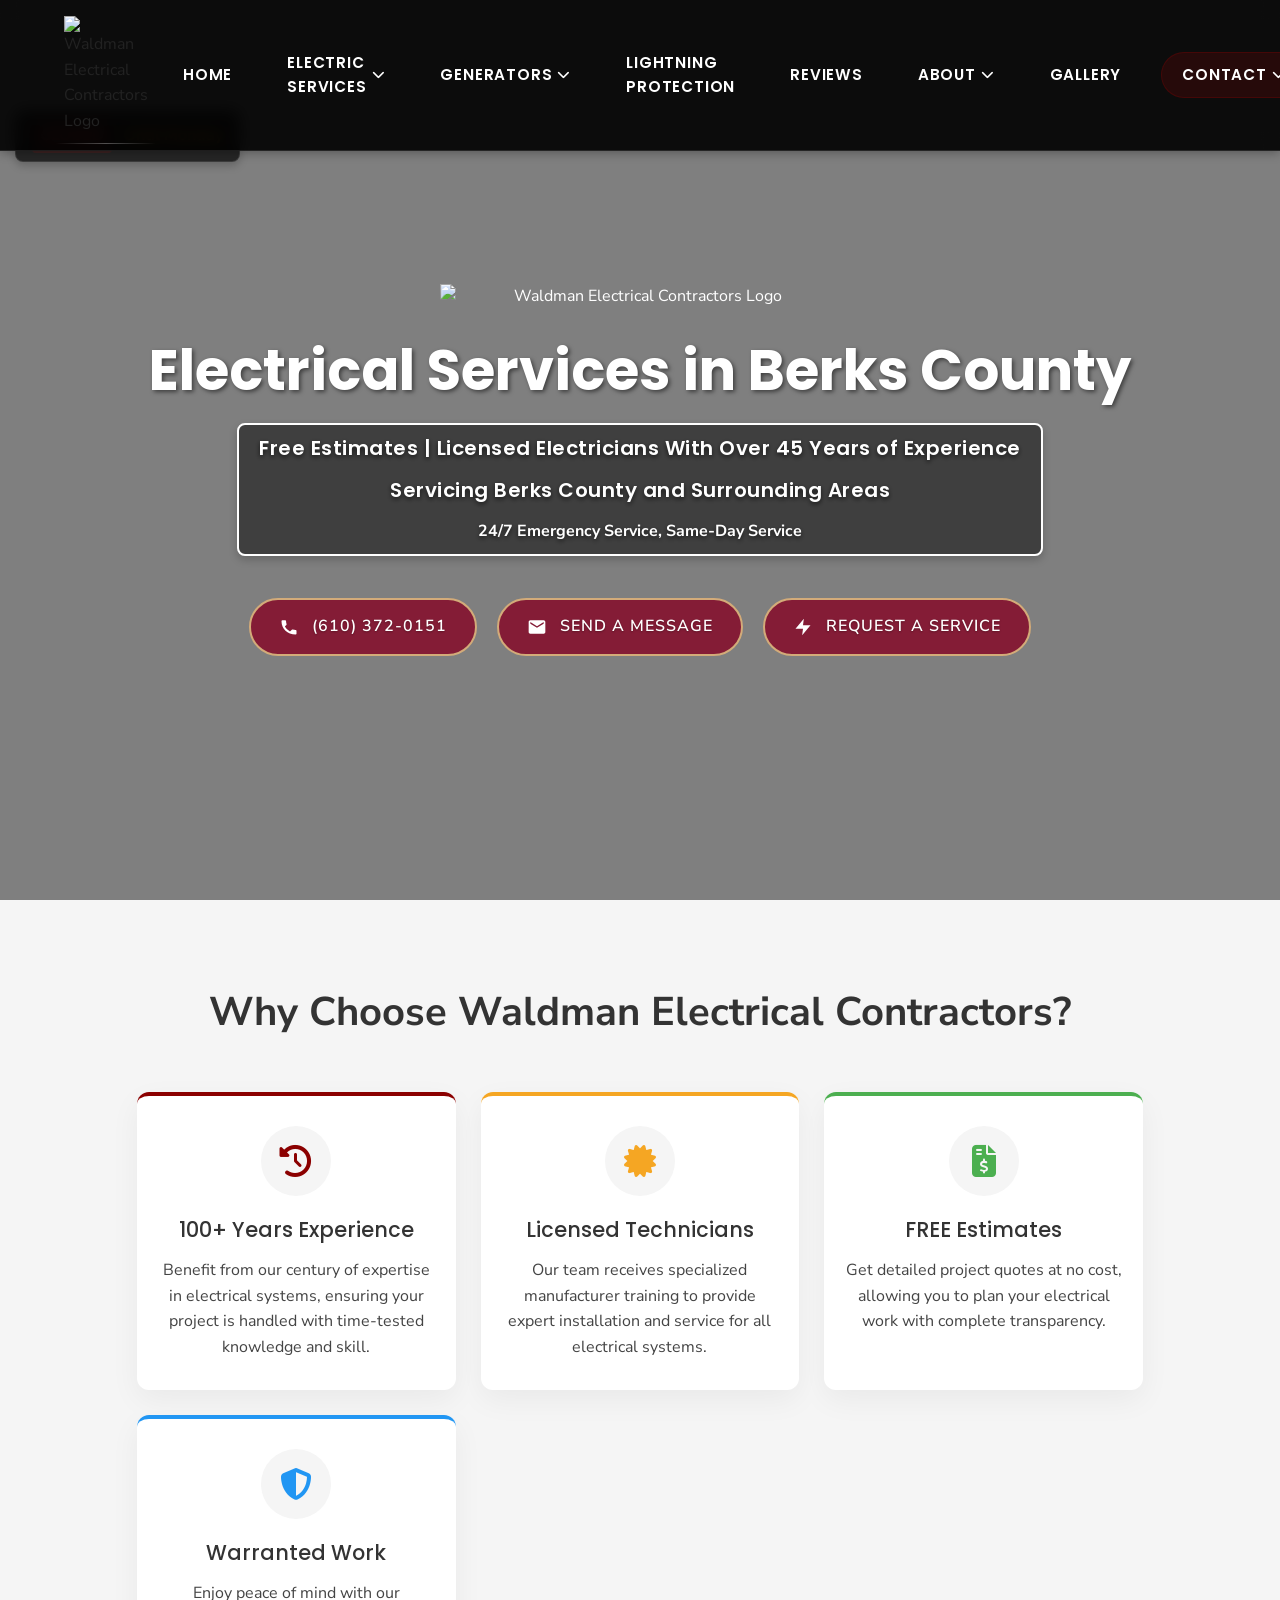
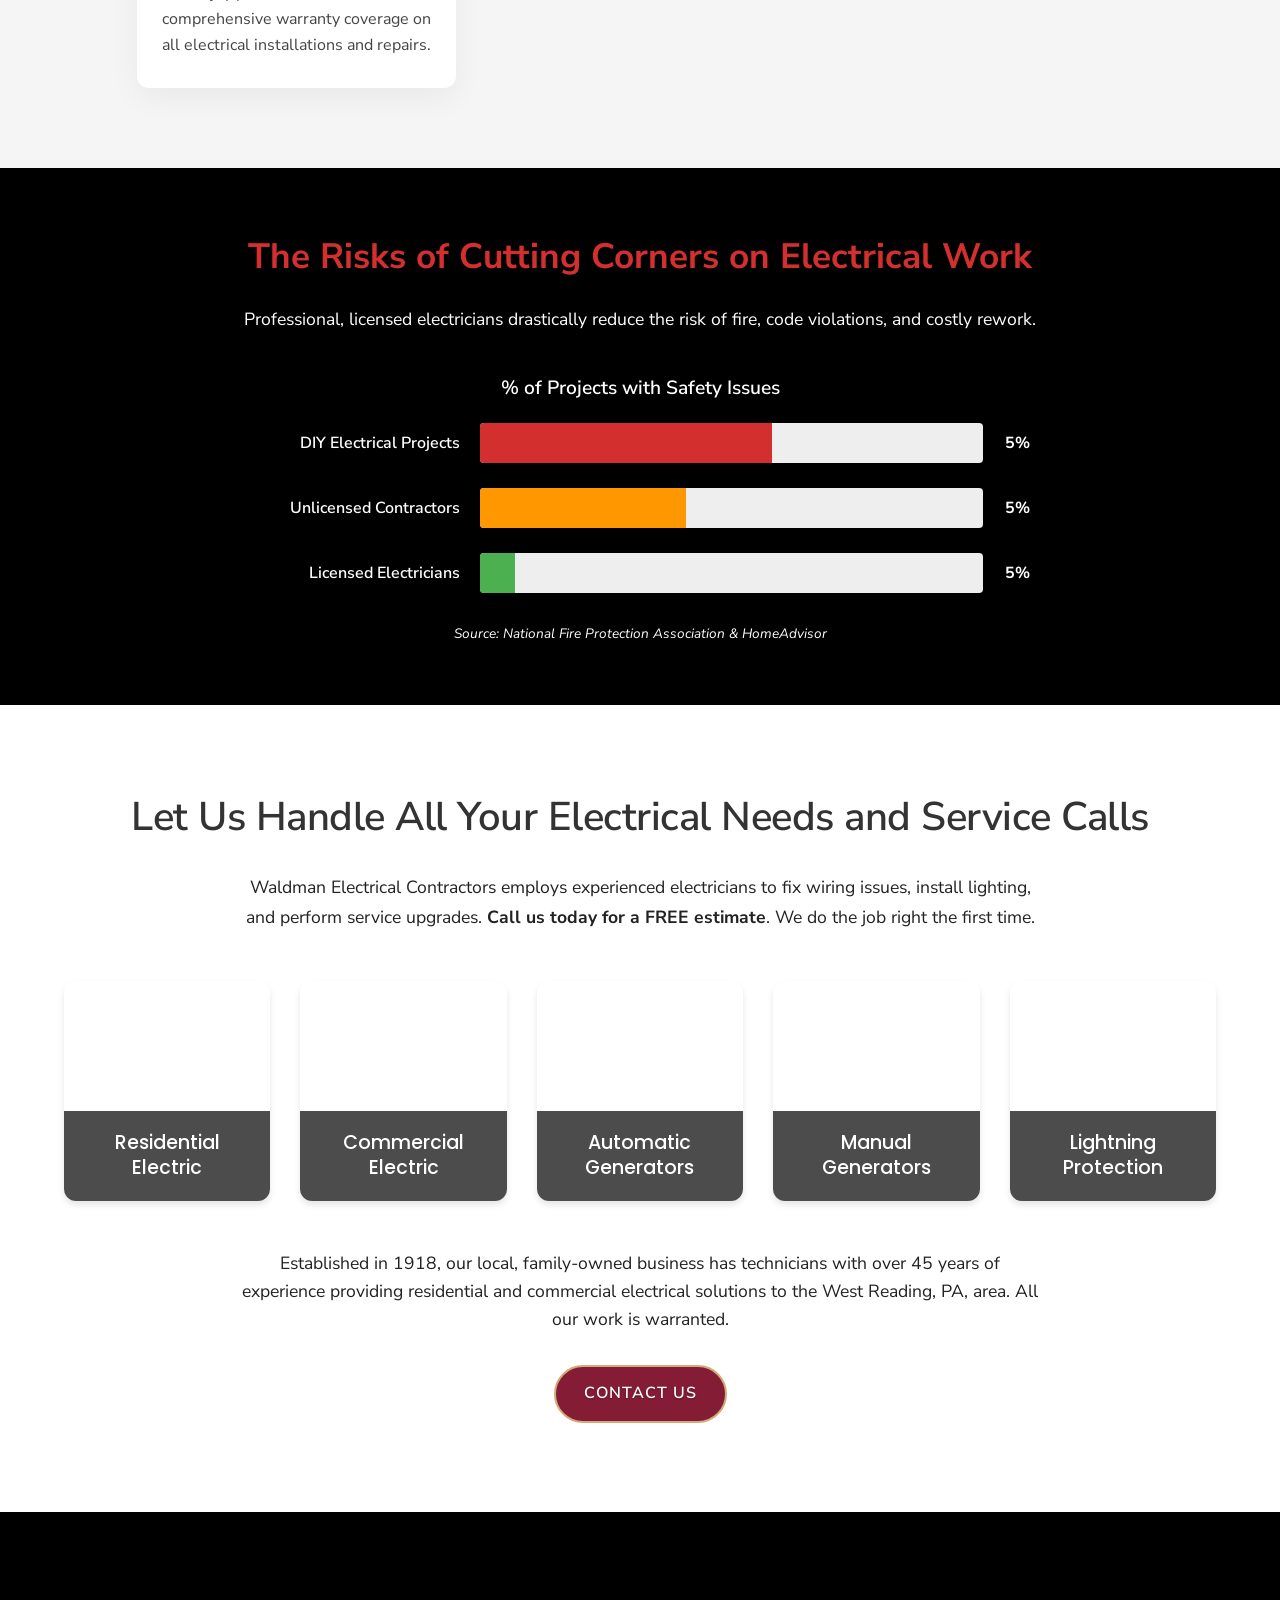
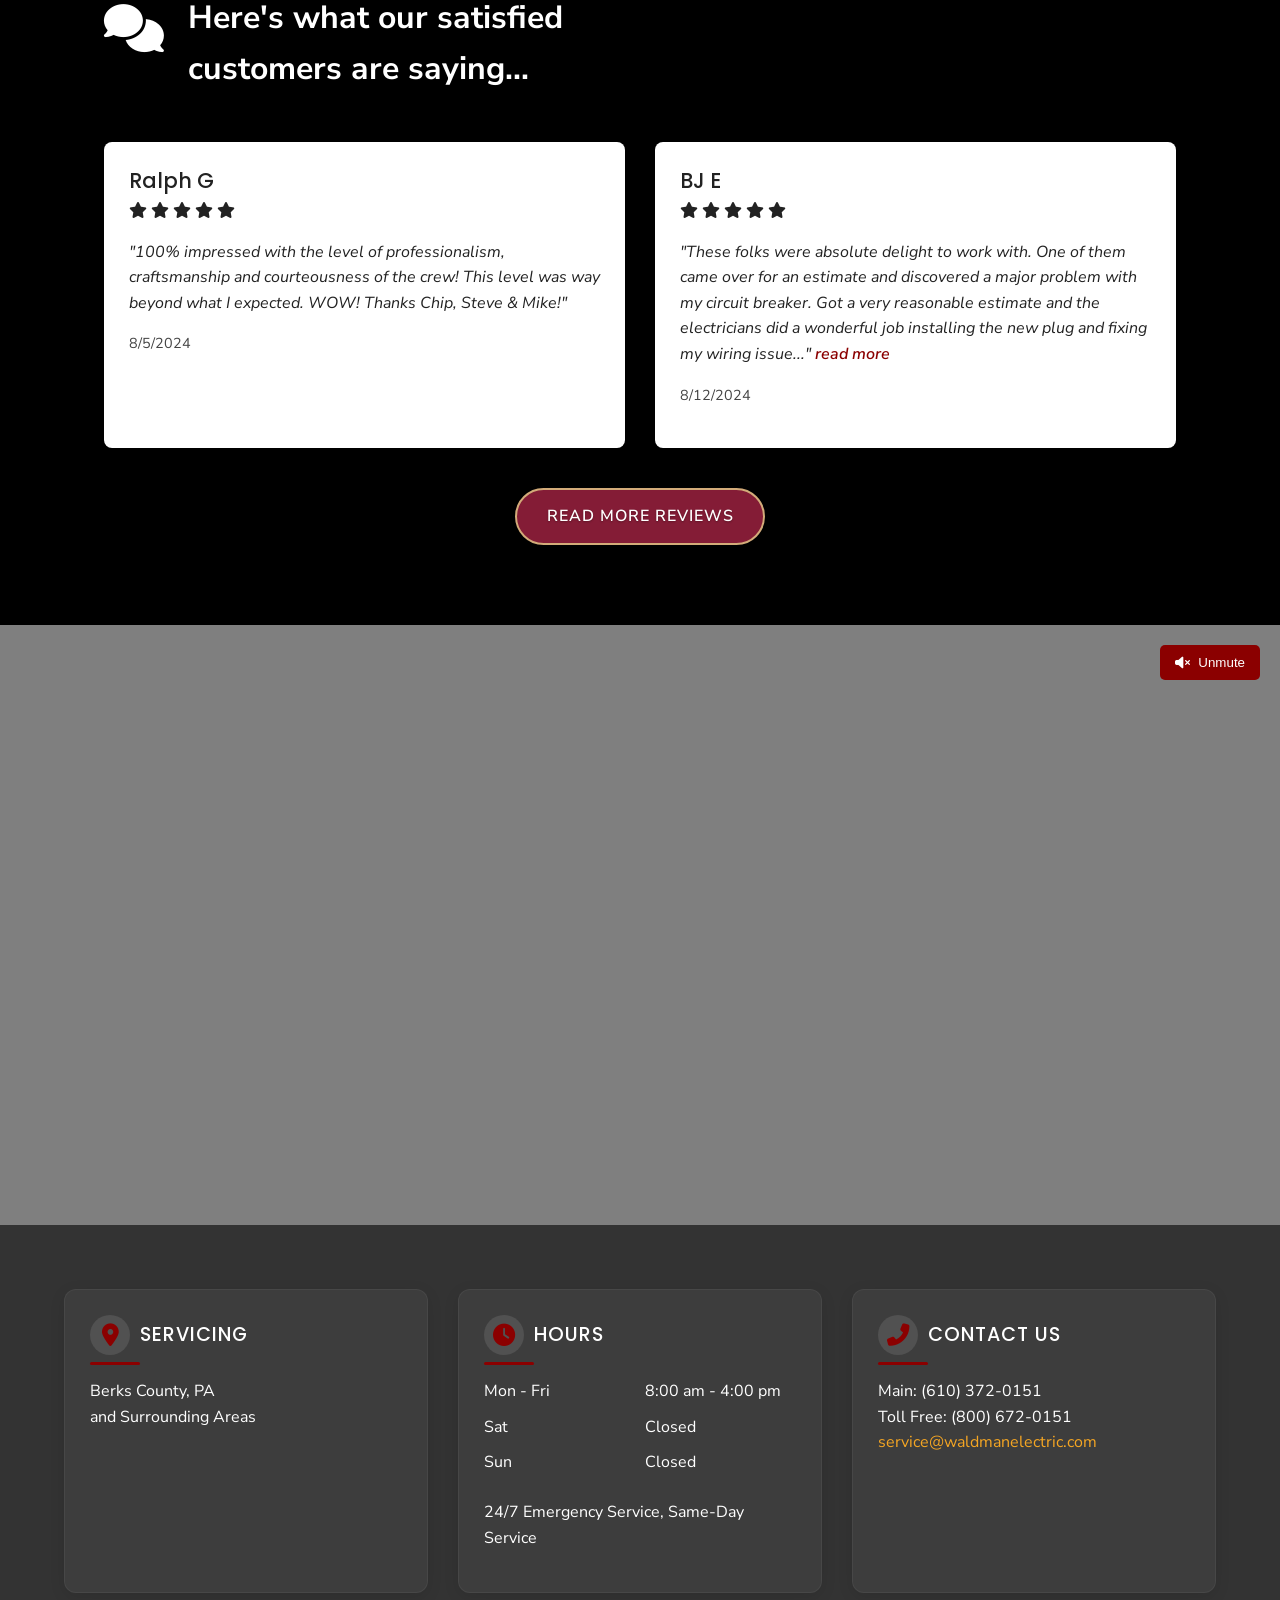
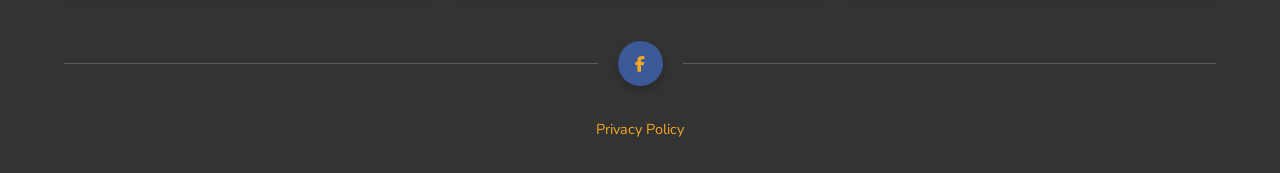
==== index.html @ 0ca2ba3c "-added more cummins onan images to auto gen page -replaced "factory-trained" with licensed" ====
<!DOCTYPE html>
<html lang="en">
  <head>
    <meta charset="UTF-8" />
    <meta name="viewport" content="width=device-width, initial-scale=1.0" />
    <title>Waldman Electric | Residential & Commercial Electricians | PA</title>
    <meta
      name="description"
      content="Family-owned since 1918, Waldman Electric provides expert residential & commercial electrical services in Berks County, PA. 24/7 emergency service available. Free estimates!" />
    <link rel="stylesheet" type="text/css" href="css/styles.css" />
    <link rel="stylesheet" href="css/navbar.css" />
    <link
      rel="stylesheet"
      href="https://cdnjs.cloudflare.com/ajax/libs/font-awesome/6.4.0/css/all.min.css" />
    <link rel="preconnect" href="https://fonts.googleapis.com" />
    <link rel="preconnect" href="https://fonts.gstatic.com" crossorigin />
    <link
      href="https://fonts.googleapis.com/css2?family=Nunito+Sans:wght@400;600;700&family=Poppins:wght@500;600;700&display=swap"
      rel="stylesheet" />
    <link
      rel="icon"
      href="[data-uri]"
      type="image/svg+xml" />
    <link
      rel="apple-touch-icon"
      href="[data-uri]" />
  </head>
  <body>
    <!-- Header Section -->
    <header>
      <nav class="main-nav">
        <div class="logo-container">
          <a href="/">
            <img
              src="https://storage.googleapis.com/kws-clientele/Waldman%20Electrical%20Contractors/index.html/waldman-logo.webp?v=1"
              alt="Waldman Electrical Contractors Logo"
              class="logo" />
          </a>
        </div>

        <!-- DESKTOP NAVIGATION -->
        <ul class="nav-links desktop-links">
          <li>
            <a href="/">Home <span class="nav-indicator"></span></a>
          </li>
          <li class="dropdown">
            <a href="#">
              <span class="nav-text">Electric Services</span>
              <i class="fas fa-chevron-down"></i>
            </a>
            <div class="dropdown-content">
              <a href="/residential-electric.html"
                ><i class="fas fa-home"></i> Residential Electric</a
              >
              <a href="/commercial-electric.html"
                ><i class="fas fa-building"></i> Commercial Electric</a
              >
            </div>
          </li>
          <li class="dropdown">
            <a href="#">
              <span class="nav-text">Generators</span>
              <i class="fas fa-chevron-down"></i>
            </a>
            <div class="dropdown-content">
              <a href="/automatic.html"
                ><i class="fas fa-power-off"></i> Automatic Generators</a
              >
              <a href="/manual.html"
                ><i class="fas fa-cog"></i> Manual Generator Hookup</a
              >
            </div>
          </li>
          <li>
            <a href="/lightning-protection.html"
              >Lightning Protection <span class="nav-indicator"></span
            ></a>
          </li>
          <li>
            <a href="/reviews.html"
              >Reviews <span class="nav-indicator"></span
            ></a>
          </li>
          <li class="dropdown">
            <a href="#">
              <span class="nav-text">About</span>
              <i class="fas fa-chevron-down"></i>
            </a>
            <div class="dropdown-content">
              <a href="/about.html"><i class="fas fa-info-circle"></i> About</a>
              <a href="/waldman-history.html"
                ><i class="fas fa-history"></i> Waldman History</a
              >
            </div>
          </li>
          <li>
            <a href="/gallery.html"
              >Gallery <span class="nav-indicator"></span
            ></a>
          </li>
          <li class="dropdown">
            <a href="#" class="contact-link">
              <span class="nav-text">Contact</span>
              <i class="fas fa-chevron-down"></i>
            </a>
            <div class="dropdown-content">
              <a href="/contact.html"
                ><i class="fas fa-envelope"></i> Contact</a
              >
              <a href="/request-a-service.html"
                ><i class="fas fa-wrench"></i> Request a Service</a
              >
            </div>
          </li>
        </ul>

        <!-- MOBILE NAVIGATION -->
        <div class="mobile-nav">
          <!-- Open Status for Mobile -->
          <div class="mobile-status">
            <span class="open-status">
              <!-- This will be populated by JavaScript -->
            </span>
            <a href="/" class="mobile-home-button" aria-label="Go to homepage">
              <i class="fas fa-home"></i>
            </a>
          </div>

          <div class="menu-toggle">
            <span></span>
            <span></span>
            <span></span>
          </div>
          <ul class="nav-links mobile-links">
            <li>
              <a href="/">Home</a>
            </li>
            <li class="dropdown">
              <a href="#">
                Electric Services <i class="fas fa-chevron-down"></i>
              </a>
              <div class="dropdown-content">
                <a href="/residential-electric.html"
                  ><i class="fas fa-home"></i> Residential Electric</a
                >
                <a href="/commercial-electric.html"
                  ><i class="fas fa-building"></i> Commercial Electric</a
                >
              </div>
            </li>
            <li class="dropdown">
              <a href="#">Generators <i class="fas fa-chevron-down"></i></a>
              <div class="dropdown-content">
                <a href="/automatic.html"
                  ><i class="fas fa-power-off"></i> Automatic Generators</a
                >
                <a href="/manual.html"
                  ><i class="fas fa-cog"></i> Manual Generator Hookup</a
                >
              </div>
            </li>
            <li>
              <a href="/lightning-protection.html">Lightning Protection</a>
            </li>
            <li>
              <a href="/reviews.html">Reviews</a>
            </li>
            <li class="dropdown">
              <a href="#">About <i class="fas fa-chevron-down"></i></a>
              <div class="dropdown-content">
                <a href="/about.html"
                  ><i class="fas fa-info-circle"></i> About</a
                >
                <a href="/waldman-history.html"
                  ><i class="fas fa-history"></i> Waldman History</a
                >
              </div>
            </li>
            <li>
              <a href="/gallery.html">Gallery</a>
            </li>
            <li class="dropdown">
              <a href="#" class="contact-link"
                >Contact <i class="fas fa-chevron-down"></i
              ></a>
              <div class="dropdown-content">
                <a href="/contact.html"
                  ><i class="fas fa-envelope"></i> Contact</a
                >
                <a href="/request-a-service.html"
                  ><i class="fas fa-wrench"></i> Request a Service</a
                >
              </div>
            </li>
          </ul>
        </div>
      </nav>
    </header>

    <!-- Add this HTML directly after the opening body tag -->
    <div class="floating-phone">
      <a href="tel:6103720151">
        <i class="fas fa-phone-alt"></i> (610) 372-0151
      </a>
    </div>

    <!-- Hero Section -->
    <section class="hero">
      <!-- Parallax Background -->
      <div class="parallax-bg"></div>

      <div class="hero-content">
        <img
          src="https://storage.googleapis.com/kws-clientele/Waldman%20Electrical%20Contractors/index.html/waldman-logo.webp?v=1"
          alt="Waldman Electrical Contractors Logo"
          class="hero-logo" />
        <h2 class="company-name">WALDMAN ELECTRICAL CONTRACTORS</h2>
        <h1>Electrical Services in Berks County</h1>
        <div class="hero-details">
          <h3>
            Free Estimates | Licensed Electricians With Over 45 Years of
            Experience
          </h3>
          <h3>Servicing Berks County and Surrounding Areas</h3>
          <div class="emergency-service">
            24/7 Emergency Service, Same-Day Service
          </div>
        </div>
        <div class="hours">
          <span class="open-status">
            <!-- This will be populated by JavaScript -->
          </span>
        </div>

        <div class="hero-buttons">
          <a href="tel:6103720151" class="hero-btn">
            <svg
              xmlns="http://www.w3.org/2000/svg"
              width="20"
              height="20"
              fill="currentColor"
              viewBox="0 0 24 24"
              style="vertical-align: middle; margin-right: 8px">
              <path
                d="M6.62 10.79a15.464 15.464 0 0 0 6.59 6.59l2.2-2.2a1.003 1.003 0 0 1 1.05-.24c1.12.37 2.33.57 3.54.57.55 0 1 .45 1 1V20c0 .55-.45 1-1 1C10.07 21 3 13.93 3 5c0-.55.45-1 1-1h3.5c.55 0 1 .45 1 1 0 1.21.2 2.42.57 3.54a1.003 1.003 0 0 1-.24 1.05l-2.21 2.2z" />
            </svg>
            (610) 372-0151
          </a>
          <a href="/contact.html" class="hero-btn">
            <svg
              xmlns="http://www.w3.org/2000/svg"
              width="20"
              height="20"
              fill="currentColor"
              viewBox="0 0 24 24"
              style="vertical-align: middle; margin-right: 8px">
              <path
                d="M20 4H4c-1.1 0-1.99.9-1.99 2L2 18c0 1.1.9 2 2 2h16c1.1 0 2-.9 2-2V6c0-1.1-.9-2-2-2zm0 4l-8 5-8-5V6l8 5 8-5v2z" />
            </svg>
            Send a message
          </a>
          <a href="/request-a-service.html" class="hero-btn">
            <svg
              xmlns="http://www.w3.org/2000/svg"
              width="20"
              height="20"
              fill="currentColor"
              viewBox="0 0 24 24"
              style="vertical-align: middle; margin-right: 8px">
              <path d="M13 2L3 14h9l-1 8 10-12h-9l1-8z" />
            </svg>
            Request a Service
          </a>
        </div>
      </div>
    </section>

    <!-- Why Choose Us Section -->
    <section class="why-choose-us">
      <div class="container">
        <h2>Why Choose Waldman Electrical Contractors?</h2>

        <div class="reasons-grid">
          <div class="reason-card">
            <div class="reason-icon">
              <i class="fas fa-history"></i>
            </div>
            <h3>100+ Years Experience</h3>
            <p>
              Benefit from our century of expertise in electrical systems,
              ensuring your project is handled with time-tested knowledge and
              skill.
            </p>
          </div>

          <div class="reason-card">
            <div class="reason-icon">
              <i class="fas fa-certificate"></i>
            </div>
            <h3>Licensed Technicians</h3>
            <p>
              Our team receives specialized manufacturer training to provide
              expert installation and service for all electrical systems.
            </p>
          </div>

          <div class="reason-card">
            <div class="reason-icon">
              <i class="fas fa-file-invoice-dollar"></i>
            </div>
            <h3>FREE Estimates</h3>
            <p>
              Get detailed project quotes at no cost, allowing you to plan your
              electrical work with complete transparency.
            </p>
          </div>

          <div class="reason-card">
            <div class="reason-icon">
              <i class="fas fa-shield-alt"></i>
            </div>
            <h3>Warranted Work</h3>
            <p>
              Enjoy peace of mind with our comprehensive warranty coverage on
              all electrical installations and repairs.
            </p>
          </div>
        </div>
      </div>
    </section>

    <!-- Risk Comparison Chart Section -->
    <section class="risk-comparison">
      <div class="container">
        <h2>The Risks of Cutting Corners on Electrical Work</h2>
        <p class="chart-intro">
          Professional, licensed electricians drastically reduce the risk of
          fire, code violations, and costly rework.
        </p>

        <div class="chart-container">
          <div class="percentage-title">% of Projects with Safety Issues</div>
          <div class="bar-chart">
            <div class="bar-group">
              <div class="bar-label">DIY Electrical Projects</div>
              <div class="bar-container">
                <div class="bar-wrapper">
                  <div class="bar" data-percentage="58"></div>
                </div>
                <span class="bar-value">0%</span>
              </div>
            </div>
            <div class="bar-group">
              <div class="bar-label">Unlicensed Contractors</div>
              <div class="bar-container">
                <div class="bar-wrapper">
                  <div class="bar" data-percentage="41"></div>
                </div>
                <span class="bar-value">0%</span>
              </div>
            </div>
            <div class="bar-group">
              <div class="bar-label">Licensed Electricians</div>
              <div class="bar-container">
                <div class="bar-wrapper">
                  <div class="bar" data-percentage="7"></div>
                </div>
                <span class="bar-value">0%</span>
              </div>
            </div>
          </div>
          <div class="chart-source">
            Source: National Fire Protection Association & HomeAdvisor
          </div>
        </div>
      </div>
    </section>

    <!-- Services Section -->
    <section class="services">
      <h2>Let Us Handle All Your Electrical Needs and Service Calls</h2>
      <p class="services-intro">
        Waldman Electrical Contractors employs experienced electricians to fix
        wiring issues, install lighting, and perform service upgrades.
        <strong>Call us today for a FREE estimate</strong>. We do the job right
        the first time.
      </p>
      <div class="service-grid">
        <a href="/residential-electric.html" class="service-card">
          <div class="service-content">
            <h3>Residential Electric</h3>
          </div>
        </a>
        <a href="/commercial-electric.html" class="service-card">
          <div class="service-content">
            <h3>Commercial Electric</h3>
          </div>
        </a>
        <a href="/automatic.html" class="service-card">
          <div class="service-content">
            <h3>Automatic Generators</h3>
          </div>
        </a>
        <a href="/manual.html" class="service-card">
          <div class="service-content">
            <h3>Manual Generators</h3>
          </div>
        </a>
        <a href="/lightning-protection.html" class="service-card">
          <div class="service-content">
            <h3>Lightning Protection</h3>
          </div>
        </a>
      </div>

      <p class="company-info">
        Established in 1918, our local, family-owned business has technicians
        with over 45 years of experience providing residential and commercial
        electrical solutions to the West Reading, PA, area. All our work is
        warranted.
      </p>

      <a href="/contact.html" class="hero-btn">Contact Us</a>
    </section>

    <!-- Testimonials Section -->
    <section class="testimonials">
      <div class="testimonial-container">
        <div class="testimonial-heading">
          <div class="testimonial-icon">
            <i class="fas fa-comments"></i>
          </div>
          <h2>Here's what our satisfied customers are saying...</h2>
        </div>

        <div class="testimonial-slider">
          <div class="testimonial-slide">
            <div class="customer-info">
              <h3>Ralph G</h3>
              <div class="stars">
                <i class="fas fa-star"></i>
                <i class="fas fa-star"></i>
                <i class="fas fa-star"></i>
                <i class="fas fa-star"></i>
                <i class="fas fa-star"></i>
              </div>
            </div>
            <p class="testimonial-text">
              "100% impressed with the level of professionalism, craftsmanship
              and courteousness of the crew! This level was way beyond what I
              expected. WOW! Thanks Chip, Steve & Mike!"
            </p>
            <p class="testimonial-date">8/5/2024</p>
          </div>
          <div class="testimonial-slide">
            <div class="customer-info">
              <h3>BJ E</h3>
              <div class="stars">
                <i class="fas fa-star"></i>
                <i class="fas fa-star"></i>
                <i class="fas fa-star"></i>
                <i class="fas fa-star"></i>
                <i class="fas fa-star"></i>
              </div>
            </div>
            <p class="testimonial-text">
              "These folks were absolute delight to work with. One of them came
              over for an estimate and discovered a major problem with my
              circuit breaker. Got a very reasonable estimate and the
              electricians did a wonderful job installing the new plug and
              fixing my wiring issue..."
              <a href="/reviews.html" class="read-more">read more</a>
            </p>
            <p class="testimonial-date">8/12/2024</p>
          </div>
          <!-- More testimonials would go here -->
        </div>

        <a href="/reviews.html" class="hero-btn">Read More Reviews</a>
      </div>
    </section>

    <!-- Video Section -->
    <section class="video-section">
      <div class="video-overlay"></div>
      <video
        autoplay
        muted
        loop
        playsinline
        disablePictureInPicture
        id="background-video">
        <source
          src="https://storage.googleapis.com/kws-clientele/Waldman%20Electrical%20Contractors/index.html/video.mp4"
          type="video/mp4" />
      </video>
      <button id="sound-toggle">
        <i class="fas fa-volume-mute"></i> Unmute
      </button>
    </section>

    <!-- Footer -->
    <footer>
      <div class="footer-grid">
        <div class="footer-column">
          <div class="footer-heading">
            <i class="fas fa-map-marker-alt"></i>
            <h3>SERVICING</h3>
          </div>
          <p>Berks County, PA<br />and Surrounding Areas</p>
        </div>

        <div class="footer-column">
          <div class="footer-heading">
            <i class="fas fa-clock"></i>
            <h3>HOURS</h3>
          </div>
          <div class="hours-grid">
            <span>Mon - Fri</span>
            <span>8:00 am - 4:00 pm</span>
            <span>Sat</span>
            <span>Closed</span>
            <span>Sun</span>
            <span>Closed</span>
          </div>
          <p>24/7 Emergency Service, Same-Day Service</p>
        </div>

        <div class="footer-column">
          <div class="footer-heading">
            <i class="fas fa-phone-alt"></i>
            <h3>CONTACT US</h3>
          </div>
          <p>
            Main: (610) 372-0151<br />
            Toll Free: (800) 672-0151<br />
            <a href="mailto:service@waldmanelectric.com"
              >service@waldmanelectric.com</a
            >
          </p>
        </div>
      </div>

      <div class="footer-divider">
        <div class="line"></div>
        <a
          href="https://www.facebook.com/WaldmanElectricCompany"
          class="social-icon"
          target="_blank"
          rel="noopener"
          aria-label="Visit Waldman Electric on Facebook"
          ><i class="fab fa-facebook-f"></i
        ></a>
        <div class="line"></div>
      </div>

      <div class="footer-links">
        <a href="privacy-policy.html" rel="noopener">Privacy Policy</a>
      </div>
    </footer>
    <!-- Back to Top Button -->
    <button id="backToTopBtn" aria-label="Back to top">↑</button>

    <script src="script.js"></script>
  </body>
</html>
---- css/styles.css ----
/* Base Styles */
:root {
  --primary-color: #8b0000;
  --secondary-color: #333;
  --accent-color: #f5a623;
  --light-gray: #f5f5f5;
  --dark-gray: #444;
  --white: #fff;
  --black: #222;
  --shadow: 0 4px 6px rgba(0, 0, 0, 0.1);
  --transition: all 0.3s ease;
}

/* Default spacing for page content containers */
.page-header-intro-container,
.wh-history-hero,
.reviews-header,
.contact-page-hero,
.service-request-header,
.lp-lightning-hero,
.re-residential-hero,
.ce-commercial-hero,
.ag-generator-hero,
.mg-manual-hero,
.rv-reviews-hero,
.ab-about-hero,
.gl-gallery-hero,
.privacy-content {
  margin-top: 80px; /* Default value that gets overridden by JS */
}

* {
  margin: 0;
  padding: 0;
  box-sizing: border-box;
}

html {
  scroll-behavior: smooth;
  overflow-x: hidden; /* Prevent horizontal scrollbar */
  scroll-padding-top: 80px; /* Adjust based on your header height */
}

@media (min-width: 1375px) {
  html {
    scroll-padding-top: 120px; /* Adjust for smaller screens */
  }
}

body {
  font-family: 'Nunito Sans', 'Open Sans', sans-serif;
  color: var(--black);
  line-height: 1.6;
  overflow-x: hidden; /* Prevent horizontal scrollbar */
  width: 100%;
  max-width: 100vw;
}

h1,
h3,
h4,
h5,
h6 {
  font-family: 'Poppins', 'Montserrat', sans-serif;
  font-weight: 500;
  line-height: 1.3;
  margin-bottom: 1rem;
}

p {
  margin-bottom: 1rem;
}

a {
  text-decoration: none;
  color: inherit;
  transition: var(--transition);
}

ul {
  list-style: none;
}

.button,
.cta-button {
  display: inline-block;
  background-color: var(--primary-color);
  color: var(--white);
  font-family: 'Montserrat', sans-serif;
  font-weight: 600;
  padding: 12px 24px;
  border-radius: 4px;
  text-align: center;
  transition: var(--transition);
  text-transform: uppercase;
  letter-spacing: 0.5px;
}

.button:hover,
.cta-button:hover {
  background-color: #a00000;
  transform: translateY(-2px);
}

/* section {
  padding: 4rem 0;
} */

.container {
  width: 90%;
  max-width: 1200px;
  margin: 0 auto;
  padding: 0 15px;
}

/* Floating phone number for mobile */
.floating-phone {
  display: none; /* Hidden by default */
  position: fixed;
  left: 15px;
  top: 70px; /* 70px from the top of the screen */
  z-index: 999;
  background-color: rgba(0, 0, 0, 0.8);
  border-radius: 50px;
  padding: 8px 15px;
  box-shadow: 0 4px 10px rgba(0, 0, 0, 0.3);
  border: 1px solid rgba(255, 255, 255, 0.1);
  transition: all 0.3s ease;
}

.floating-phone a {
  color: var(--white);
  font-size: 1rem;
  font-weight: 700;
  text-decoration: none;
  display: flex;
  align-items: center;
  gap: 8px;
  white-space: nowrap;
}

.floating-phone i {
  color: var(--accent-color);
  font-size: 1rem;
}

.floating-phone:hover {
  background-color: rgba(132, 28, 54, 0.9); /* Match your brand color */
  transform: translateY(-2px);
}

/* Show on mobile devices */
@media (max-width: 768px) {
  .floating-phone {
    display: flex;
  }
}

/* Adjust for very small screens */
@media (max-width: 480px) {
  .floating-phone {
    left: 10px;
    padding: 6px 12px;
  }

  .floating-phone a {
    font-size: 0.9rem;
  }
}

/* Adjust position when scrolled (optional) */
.floating-phone.scrolled {
  top: 15px; /* Move closer to top when scrolled */
  /* You can add this class with JavaScript on scroll if desired */
}

/* ======================================================================
   HERO SECTION
   ====================================================================== */
.hero {
  position: relative;
  height: 100vh;
  min-height: 600px;
  display: flex;
  align-items: center;
  justify-content: center;
  text-align: center;
  color: var(--white);
  overflow: hidden;
  padding: 0 20px;
}

/* NEW Parallax Background Div */
.parallax-bg {
  position: absolute;
  top: 0;
  left: 0;
  width: 100%;
  height: 120%; /* Slightly larger for movement range */
  background: linear-gradient(rgba(0, 0, 0, 0.5), rgba(0, 0, 0, 0.5)),
    url('https://storage.googleapis.com/kws-clientele/Waldman%20Electrical%20Contractors/index.html/hero-bg.webp');
  background-size: cover;
  background-position: center;
  z-index: -1;
  will-change: transform;
  transition: transform 0.1s ease-out;
}

/* =========================== hero logo styling ============================== */

/* Base logo styling */
.hero-logo {
  display: none; /* Hidden by default for screens larger than 1300px */
  width: 400px; /* Explicit width */
  height: auto; /* Maintain aspect ratio */
  margin: 0 auto 25px; /* Center horizontally and add space below */
  max-width: 80%; /* Responsive constraint */
  transition: width 0.3s ease;
}
@media (max-width: 1300px) {
  .hero-logo {
    display: block;
    margin-top: 40px;
  }
}
@media (max-width: 991px) {
  .hero-logo {
    width: 300px;
    margin-top: 40px;
  }
}
@media (max-width: 768px) {
  .hero-logo {
    width: 300px;
    margin-top: 40px;
  }
}

/* Company name styling - displayed only on large screens */
.company-name {
  font-size: 2.4rem;
  font-weight: 700;
  margin-bottom: 10px;
  text-shadow: 2px 2px 4px rgba(0, 0, 0, 0.5);
  letter-spacing: 1px;
  display: block;
}
@media (max-width: 1300px) {
  .company-name {
    display: none; /* Hide company name when logo appears */
  }
}

.hero-content {
  display: flex;
  flex-direction: column;
  align-items: center;
  text-align: center;
  z-index: 1;
}

.hero h1 {
  font-size: 3.5rem;
  font-weight: 700;
  margin-bottom: 15px;
  text-shadow: 2px 2px 4px rgba(0, 0, 0, 0.5);
}
@media (max-width: 768px) {
  .hero h1 {
    font-size: 2.5rem;
  }
}

.hero-details {
  margin-bottom: 2rem;
  background: rgba(0, 0, 0, 0.5); /* Semi-transparent darkgray */
  padding: 10px 20px;
  border-radius: 8px;
  box-shadow: 0 4px 8px rgba(0, 0, 0, 0.2);
  border: 2px solid white;
}

.hero h3 {
  font-size: 1.25rem;
  text-shadow: 0 2px 5px rgba(0, 0, 0, 0.7);
  font-weight: 600;
  letter-spacing: 0.5px;
}

.hero-contact {
  margin-bottom: 1rem;
  display: flex;
  justify-content: center;
  width: 100%;
}

.phone-number {
  font-size: 2rem;
  font-weight: 700;
  color: var(--white);
}
@media (max-width: 768px) {
  .phone-number {
    font-size: 1.8rem;
  }
}

.phone-number:hover {
  color: var(--accent-color);
}

/* =========================== open status styling - desktop and mobile ============================== */

/* Base styling for all open status indicators */
.status {
  padding: 4px 8px;
  border-radius: 4px;
  margin-right: 8px;
  font-weight: 700;
  display: inline-block;
}

.status.open {
  background-color: rgba(0, 128, 0, 0.2);
  color: white;
  background: green;
  text-shadow: 1px 1px 2px rgba(0, 0, 0, 0.2);
}

.status.closed {
  background-color: rgba(255, 0, 0, 0.1);
  color: #ff5252;
  text-shadow: 1px 1px 2px rgba(0, 0, 0, 0.2);
}

/* Desktop open status - positioned at top left */
.hero-content .hours {
  position: fixed;
  top: 175px; /* Position just below the 165px navbar */
  left: 15px;
  display: block;
  z-index: 90;
  transition: opacity 0.3s ease; /* Smooth transition for hiding/showing */
}
@media (max-width: 1411px) {
  .hero-content .hours {
    top: 110px;
  }
}
@media (max-width: 768px) {
  .hero-content .hours {
    display: none;
  }
}

.hero-content .open-status {
  font-weight: 700;
  color: var(--accent-color);
  text-shadow: 1px 1px 2px rgba(0, 0, 0, 0.2);
  background: rgba(0, 0, 0, 0.7);
  padding: 0.5rem 1rem;
  border-radius: 8px;
  display: inline-block;
  box-shadow: 0 4px 8px rgba(0, 0, 0, 0.2);
  border: 1px solid rgba(255, 255, 255, 0.1);
}

/* Class to hide hours when scrolled */
.hours-hidden {
  opacity: 0;
  pointer-events: none;
}

/* Mobile nav open status - only visible on mobile */
.mobile-nav .mobile-status {
  display: none;
  position: absolute;
  left: 15px;
  top: 50%;
  transform: translateY(-50%);
  z-index: 999;
}
@media (max-width: 768px) {
  .mobile-nav .mobile-status {
    display: block;
  }
  .mobile-nav {
    padding-left: 110px;
  }
}
@media (max-width: 480px) {
  .mobile-nav .mobile-status .open-status {
    font-size: 0.9rem;
    padding: 0.4rem 0.8rem;
  }
  .mobile-nav {
    padding-left: 90px; /* Slightly reduced padding for smaller screens */
  }
}

/* Mobile home button styling */
.mobile-home-button {
  display: inline-block;
  margin-left: 70px;
  background-color: var(--primary-color);
  color: white;
  width: 32px;
  height: 32px;
  border-radius: 50%;
  text-align: center;
  line-height: 32px;
  vertical-align: middle;
  transition: background-color 0.3s ease, transform 0.3s ease;
}
@media (min-width: 769px) {
  .mobile-home-button {
    display: none;
  }
}

.mobile-home-button:hover {
  background-color: var(--accent-color);
  transform: translateY(-2px);
}

/* Icon styling */
.mobile-home-button i {
  color: white;
  transition: color 0.3s ease;
}

/* Change icon color when hovering over the button */
.mobile-home-button:hover i {
  color: var(--primary-color);
}

/* Mobile nav status */
.mobile-nav .mobile-status .open-status {
  position: static;
  font-weight: 700;
  color: var(--accent-color);
  text-shadow: 1px 1px 2px rgba(0, 0, 0, 0.2);
  background: rgba(0, 0, 0, 0.7);
  padding: 0.5rem 1rem;
  border-radius: 8px;
  display: inline-block;
  box-shadow: 0 4px 8px rgba(0, 0, 0, 0.2);
  border: 1px solid rgba(255, 255, 255, 0.1);
}

/* =========================== end dynamic hours ============================== */

.emergency-service {
  font-weight: 700;
  margin-top: 10px;
  /* margin-bottom: 25px;  */
  text-shadow: 0 2px 5px rgba(0, 0, 0, 0.7);
}

/* Hero Buttons */
.hero-buttons {
  display: flex;
  justify-content: center;
  gap: 20px;
  margin-top: 10px;
  width: 100%;
}
@media (max-width: 835px) {
  .hero-buttons {
    flex-direction: column;
    gap: 15px;
    align-items: center;
  }
}

.hero-btn {
  display: inline-block;
  padding: 14px 28px;
  font-size: 1rem;
  font-weight: 600;
  text-transform: uppercase;
  letter-spacing: 1px;
  color: white;
  background-color: #841c36;
  border: 2px solid #d3ab79;
  border-radius: 50px;
  text-decoration: none;
  transition: all 0.3s ease;
  position: relative;
  overflow: hidden;
  z-index: 1;
  text-shadow: 0 1px 2px rgba(0, 0, 0, 0.3);
  white-space: nowrap; /* Prevent text wrapping within buttons */
}
@media (max-width: 835px) {
  .hero-btn {
    width: 80%;
    padding: 12px 24px;
  }
}

.hero-btn::before {
  content: '';
  position: absolute;
  top: 0;
  left: -100%;
  width: 100%;
  height: 100%;
  background: linear-gradient(90deg, #841c36, #b02648);
  transition: all 0.5s ease;
  z-index: -1;
}

.hero-btn:hover {
  transform: translateY(-3px);
  box-shadow: 0 8px 20px rgba(132, 28, 54, 0.4);
}

.hero-btn:hover::before {
  left: 0;
}

/* Additional responsive styles for hero section */
@media (max-width: 768px) {
  .hero::before {
    position: absolute; /* Not fixed on mobile */
    background-attachment: scroll; /* Better performance on mobile */
  }

  .hero p {
    font-size: 1.1rem;
  }
}
/* =============================================================
   SERVICES SECTION 
   ============================================================= */
.services {
  text-align: center;
  padding: 5rem 5%;
  background-color: var(--white);
}

.services h2 {
  font-size: 2.5rem;
  margin-bottom: 1.5rem;
  color: var(--secondary-color);
  font-weight: 600;
  letter-spacing: -0.5px;
}

.services-intro {
  max-width: 800px;
  margin: 0 auto 3rem;
  font-size: 1.1rem;
  line-height: 1.7;
}

.service-grid {
  display: grid;
  grid-template-columns: repeat(auto-fit, minmax(200px, 1fr));
  gap: 30px;
  margin-bottom: 3rem;
}

/* Service cards default state (before scroll) */
.service-card {
  position: relative;
  height: 220px;
  border-radius: 12px;
  overflow: hidden;
  box-shadow: var(--shadow);
  transition: var(--transition);

  /* Animation for fade-in on scroll */
  opacity: 0;
  transform: translateY(40px);
  transition: opacity 0.6s ease-out, transform 0.6s ease-out;
}

/* Visible state triggered by JavaScript */
.service-card.visible {
  opacity: 1;
  transform: translateY(0);
}

.service-card:nth-child(1) {
  background: url('https://storage.googleapis.com/kws-clientele/Waldman%20Electrical%20Contractors/index.html/residential-thumbnail.webp')
    center/cover;
}

.service-card:nth-child(2) {
  background: url('https://storage.googleapis.com/kws-clientele/Waldman%20Electrical%20Contractors/index.html/commercial%20thumbnail.webp')
    center/cover;
}

.service-card:nth-child(3) {
  background: url('https://storage.googleapis.com/kws-clientele/Waldman%20Electrical%20Contractors/index.html/automatic-thumbnail.webp')
    center/cover;
}

.service-card:nth-child(4) {
  background: url('https://storage.googleapis.com/kws-clientele/Waldman%20Electrical%20Contractors/index.html/manual.webp')
    center bottom/cover;
}

.service-card:nth-child(5) {
  background: url('https://storage.googleapis.com/kws-clientele/Waldman%20Electrical%20Contractors/index.html/lightning-thumbnail.webp')
    center bottom/cover;
}

.service-card:hover {
  transform: translateY(-5px);
  box-shadow: 0 10px 25px rgba(0, 0, 0, 0.2);
}

.service-content {
  position: absolute;
  bottom: 0;
  left: 0;
  width: 100%;
  padding: 20px;
  background-color: rgba(0, 0, 0, 0.7);
  color: var(--white);
  transition: var(--transition);
}

.service-card:hover .service-content {
  padding-bottom: 30px;
}

.service-content h3 {
  margin-bottom: 0;
  font-size: 1.2rem;
}

.company-info {
  max-width: 800px;
  margin: 0 auto 2rem;
  font-size: 1.1rem;
}

/* Responsive adjustments */
@media (max-width: 768px) {
  .services h2 {
    font-size: 1.8rem;
  }

  .services-intro {
    font-size: 1rem;
  }

  .company-info {
    font-size: 1rem;
  }
}
/* =============================================================
   ANIMATION STYLES
   ============================================================= */
/* Base fade-in animation */
@keyframes fadeIn {
  from {
    opacity: 0;
    transform: translateY(20px);
  }
  to {
    opacity: 1;
    transform: translateY(0);
  }
}

/* Service card animations */
.service-card {
  opacity: 0;
  transform: translateY(20px);
  transition: opacity 0.6s ease, transform 0.6s ease;
}

.service-card.visible {
  opacity: 1;
  transform: translateY(0);
}

/* Testimonial slide animations */
.fade-in-slide {
  opacity: 0;
  transform: translateY(30px);
  transition: opacity 0.7s ease, transform 0.7s ease;
}

.fade-in-slide.visible {
  opacity: 1;
  transform: translateY(0);
}

/* Reason card animations */
.fade-in-card {
  opacity: 0;
  transform: translateY(25px);
  transition: opacity 0.5s ease, transform 0.5s ease;
}

.fade-in-card.visible {
  opacity: 1;
  transform: translateY(0);
}

/* Slightly different animation for each reason card */
.reason-card:nth-child(odd).fade-in-card {
  transform: translateY(25px) translateX(-10px);
}

.reason-card:nth-child(even).fade-in-card {
  transform: translateY(25px) translateX(10px);
}

.reason-card:nth-child(odd).fade-in-card.visible,
.reason-card:nth-child(even).fade-in-card.visible {
  transform: translateY(0) translateX(0);
}

/* For hiding hours display when scrolled */
.hours-hidden {
  opacity: 0;
  pointer-events: none;
  transition: opacity 0.3s ease;
}

/* =============================================================
   TESTIMONIAL SECTION 
   ============================================================= */
.testimonials {
  background-color: #000000;
  padding: 5rem 0;
  position: relative;
}

.testimonial-container {
  max-width: 1200px;
  margin: 0 auto;
  padding: 0 5%;
  position: relative;
}

.testimonial-heading {
  display: flex;
  align-items: flex-start;
  margin-bottom: 3rem;
  color: var(--white);
}

.testimonial-icon {
  font-size: 3rem;
  margin-right: 1.5rem;
  color: var(--white);
}

.testimonials h2 {
  font-size: 2rem;
  margin-bottom: 0;
  color: var(--white);
  max-width: 500px;
}

.testimonial-slider {
  display: grid;
  grid-template-columns: repeat(auto-fit, minmax(280px, 1fr));
  gap: 30px;
  margin-bottom: 2.5rem;
}

.testimonial-slide {
  background-color: var(--white);
  padding: 25px;
  border-radius: 8px;
  box-shadow: var(--shadow);
}

.customer-info {
  margin-bottom: 15px;
}

.customer-info h3 {
  margin-bottom: 5px;
  font-size: 1.3rem;
}

.testimonial-text {
  font-style: italic;
}

.testimonial-date {
  margin-top: 10px;
  font-size: 0.9rem;
  color: var(--dark-gray);
}

.read-more {
  color: var(--primary-color);
  font-weight: 600;
}

.testimonials::before {
  content: '';
  position: absolute;
  top: 0;
  left: 0;
  width: 100%;
  height: 100%;
  background: linear-gradient(rgba(0, 0, 0, 0.7), rgba(0, 0, 0, 0.7)),
    url('https://placehold.co/1200x600') center/cover;
  z-index: -1;
  display: none; /* Hide the background image since we're using a solid black background */
}

.testimonial-container .hero-btn {
  display: block;
  margin: 0 auto;
  text-align: center;
  max-width: 250px; /* Set a maximum width for the button */
}

/* Make sure the button is centered on mobile too */
@media (max-width: 768px) {
  .testimonial-container .hero-btn {
    width: 80%;
    max-width: 280px;
  }
}

/* =============================================================
   WHY CHOOSE US SECTION 
   ============================================================= */
.why-choose-us {
  text-align: center;
  padding: 5rem 5%;
  background-color: var(--light-gray);
}

.why-choose-us h2 {
  font-size: 2.5rem;
  margin-bottom: 3rem;
  color: var(--secondary-color);
}

.reasons-grid {
  display: grid;
  grid-template-columns: repeat(auto-fit, minmax(250px, 1fr));
  gap: 25px;
  max-width: 1200px;
  margin: 0 auto;
}

.reason-card {
  background-color: var(--white);
  border-radius: 12px;
  padding: 30px 20px;
  box-shadow: 0 10px 30px rgba(0, 0, 0, 0.05);
  transition: all 0.3s ease;
  height: 100%;
  display: flex;
  flex-direction: column;
  align-items: center;
  text-align: center;
}

.reason-card:nth-child(1) {
  border-top: 4px solid #8b0000;
}

.reason-card:nth-child(2) {
  border-top: 4px solid #f5a623;
}

.reason-card:nth-child(3) {
  border-top: 4px solid #4caf50;
}

.reason-card:nth-child(4) {
  border-top: 4px solid #2196f3;
}

.reason-card:hover {
  transform: translateY(-10px);
  box-shadow: 0 15px 35px rgba(0, 0, 0, 0.1);
}

.reason-icon {
  width: 70px;
  height: 70px;
  background-color: var(--light-gray);
  border-radius: 50%;
  display: flex;
  align-items: center;
  justify-content: center;
  margin-bottom: 20px;
}

.reason-card:nth-child(1) .reason-icon {
  color: #8b0000;
}

.reason-card:nth-child(2) .reason-icon {
  color: #f5a623;
}

.reason-card:nth-child(3) .reason-icon {
  color: #4caf50;
}

.reason-card:nth-child(4) .reason-icon {
  color: #2196f3;
}

.reason-icon i {
  font-size: 2rem;
}

.reason-card h3 {
  margin-bottom: 15px;
  font-size: 1.3rem;
  color: var(--secondary-color);
}

.reason-card p {
  font-size: 1rem;
  line-height: 1.6;
  color: var(--dark-gray);
  margin-bottom: 0;
  flex-grow: 1;
}

/* Responsive adjustments */
@media (max-width: 768px) {
  .reasons-grid {
    grid-template-columns: 1fr;
    max-width: 450px;
  }

  .reason-card {
    padding: 25px 15px;
  }

  .why-choose-us h2 {
    font-size: 1.8rem;
  }
}

/* =============================================================
   VIDEO SECTION 
   ============================================================= */
.video-section {
  position: relative;
  height: 600px; /* Reduced from 800px */
  overflow: hidden;
}

#background-video {
  position: absolute;
  top: 0;
  left: 0;
  width: 100%;
  height: 100%;
  object-fit: cover;
  z-index: -1;
  pointer-events: none; /* Prevents clicks on the video */
  -webkit-tap-highlight-color: transparent; /* Removes tap highlight on mobile */
}

.video-overlay {
  position: absolute;
  top: 0;
  left: 0;
  width: 100%;
  height: 100%;
  background-color: rgba(0, 0, 0, 0.5);
  display: flex;
  flex-direction: column;
  justify-content: center;
  align-items: center;
  color: var(--white);
  text-align: center;
  padding: 0 20px;
  z-index: 1;
}

.video-overlay h2 {
  font-size: 2.5rem;
  margin-bottom: 2rem;
  text-shadow: 0 2px 5px rgba(0, 0, 0, 0.5);
}

#sound-toggle {
  position: absolute;
  top: 20px;
  right: 20px;
  background-color: var(--primary-color);
  color: var(--white);
  border: none;
  padding: 10px 15px;
  cursor: pointer;
  z-index: 2;
  border-radius: 5px;
  transition: var(--transition);
}

#sound-toggle:hover {
  background-color: #a00000;
  transform: scale(1.05);
}

#sound-toggle i {
  margin-right: 5px;
}

/* Mobile optimizations */
@media (max-width: 768px) {
  .video-section {
    height: 400px; /* Even shorter on mobile */
  }

  #background-video {
    width: 100%; /* Ensure full width */
    object-fit: cover; /* Cover the container */
    object-position: center; /* Center the video */
  }

  .video-overlay h2 {
    font-size: 1.8rem;
  }

  #sound-toggle {
    padding: 12px 18px; /* Slightly larger touch target on mobile */
    top: 15px;
    right: 15px;
  }
}

/* Small mobile adjustments */
@media (max-width: 480px) {
  .video-section {
    height: 300px; /* Even shorter on smaller devices */
  }

  .video-overlay h2 {
    font-size: 1.5rem;
  }
}

/* =============================================================
   FOOTER SECTION 
   ============================================================= */
footer {
  background-color: var(--secondary-color);
  color: var(--white);
  padding: 4rem 5% 2rem;
}

.footer-grid {
  display: grid;
  grid-template-columns: repeat(auto-fit, minmax(250px, 1fr));
  gap: 30px;
  margin-bottom: 3rem;
}

.footer-column {
  background-color: rgba(255, 255, 255, 0.05);
  border-radius: 12px;
  padding: 25px;
  box-shadow: 0 4px 15px rgba(0, 0, 0, 0.1);
  border: 1px solid rgba(255, 255, 255, 0.05);
  transition: all 0.3s ease;
}

.footer-column:hover {
  transform: translateY(-5px);
  box-shadow: 0 8px 25px rgba(0, 0, 0, 0.15);
  background-color: rgba(255, 255, 255, 0.08);
}

.footer-heading {
  display: flex;
  align-items: center;
  margin-bottom: 1.5rem;
  position: relative;
}

.footer-heading::after {
  content: '';
  position: absolute;
  bottom: -10px;
  left: 0;
  width: 50px;
  height: 3px;
  background: var(--primary-color);
  border-radius: 3px;
}

.footer-heading i {
  font-size: 1.4rem;
  margin-right: 10px;
  color: var(--primary-color);
  background-color: rgba(255, 255, 255, 0.1);
  width: 40px;
  height: 40px;
  display: flex;
  align-items: center;
  justify-content: center;
  border-radius: 50%;
}

.footer-heading h3 {
  margin-bottom: 0;
  font-size: 1.2rem;
  letter-spacing: 1px;
}

.hours-grid {
  display: grid;
  grid-template-columns: 1fr 1fr;
  gap: 10px;
  margin-bottom: 1.5rem;
}

footer a {
  color: var(--accent-color);
  position: relative;
  display: inline-block;
  transition: all 0.3s ease;
}

footer a:hover {
  color: var(--white);
  transform: translateX(5px);
}

footer a::after {
  content: '';
  position: absolute;
  bottom: -2px;
  left: 0;
  width: 0;
  height: 1px;
  background-color: var(--white);
  transition: width 0.3s ease;
}

footer a:hover::after {
  width: 100%;
}

.footer-divider {
  display: flex;
  align-items: center;
  margin-bottom: 2rem;
}

.line {
  flex: 1;
  height: 1px;
  background-color: rgba(255, 255, 255, 0.2);
}

.social-icon {
  display: flex;
  justify-content: center;
  align-items: center;
  width: 45px;
  height: 45px;
  border-radius: 50%;
  background-color: #3b5998;
  margin: 0 20px;
  transition: var(--transition);
  box-shadow: 0 4px 10px rgba(0, 0, 0, 0.2);
}

.social-icon:hover {
  transform: translateY(-5px) scale(1.1);
}

.footer-links {
  text-align: center;
  font-size: 0.9rem;
}

/* ============================================
   BACK TO TOP BUTTON 
   ============================================ */
#backToTopBtn {
  position: fixed;
  bottom: 30px;
  right: 30px;
  background-color: var(
    --accent-color,
    #ff9800
  ); /* fallback if --accent-color is not set */
  color: white;
  border: none;
  border-radius: 50%;
  width: 45px;
  height: 45px;
  font-size: 24px;
  cursor: pointer;
  box-shadow: 0 4px 8px rgba(0, 0, 0, 0.3);
  display: none;
  align-items: center;
  justify-content: center;
  z-index: 1000;
  transition: opacity 0.3s ease;
}

#backToTopBtn:hover {
  color: #e88d00;
  background-color: black;
}

/* ============================================
   MEDIA QUERIES 
   ============================================ */
@media (max-width: 992px) {
  .hero h1 {
    font-size: 2.5rem;
  }

  .testimonial-heading {
    flex-direction: column;
    align-items: center;
    text-align: center;
  }

  .testimonial-icon {
    margin-right: 0;
    margin-bottom: 1rem;
  }
}

@media (max-width: 768px) {
  .hero {
    height: auto;
    padding-top: 120px;
    padding-bottom: 60px;
  }

  .hero h1 {
    font-size: 2rem;
  }

  .hero p {
    font-size: 1rem;
  }

  .phone-number {
    font-size: 1.6rem;
  }

  .reasons-grid {
    grid-template-columns: 1fr;
  }

  .video-overlay h2 {
    font-size: 1.8rem;
  }

  .footer-grid {
    grid-template-columns: 1fr;
  }
}

/* =============================================================
   RESIDENTIAL ELECTRIC PAGE STYLES
   ============================================================= */

/* Residential Hero Section */
.re-residential-hero {
  position: relative;
  background: url('https://storage.googleapis.com/kws-clientele/Waldman%20Electrical%20Contractors/Residential/residential-hero.webp')
    bottom/cover no-repeat;
  padding: 168px 0 300px;
  color: var(--white);
  overflow: hidden;
}
@media (max-width: 1045px) {
  .re-residential-hero {
    padding-top: 150px;
  }
}
@media (max-width: 768px) {
  .re-residential-hero {
    padding: 130px 20px 40px;
  }
}

.re-residential-hero-overlay {
  position: absolute;
  top: 0;
  left: 0;
  width: 100%;
  height: 100%;
  background: linear-gradient(
    90deg,
    rgba(139, 0, 0, 0.7) 0%,
    rgba(0, 0, 0, 0.6) 100%
  );
  z-index: 1;
}

.re-residential-hero .container {
  position: relative;
  z-index: 2;
}

.re-residential-hero-content {
  padding-top: 5rem;
  text-align: center;
  max-width: 1000px;
  margin: 0 auto;
}

.re-residential-badge {
  display: inline-block;
  background-color: var(--primary-color);
  color: white;
  font-weight: 700;
  padding: 8px 20px;
  border-radius: 50px;
  margin-bottom: 20px;
  font-size: 1rem;
  box-shadow: 0 4px 8px rgba(0, 0, 0, 0.2);
}
@media (max-width: 576px) {
  .re-residential-badge {
    font-size: 0.9rem;
    padding: 6px 16px;
  }
}

.re-residential-hero-title {
  font-size: 3.5rem;
  font-weight: 700;
  margin-bottom: 15px;
  text-shadow: 2px 2px 4px rgba(0, 0, 0, 0.5);
}
@media (max-width: 1045px) {
  .re-residential-hero-title {
    font-size: 2.8rem;
  }
}
@media (max-width: 992px) {
  .re-residential-hero-title {
    font-size: 2.5rem;
  }
}
@media (max-width: 768px) {
  .re-residential-hero-title {
    font-size: 2.2rem;
  }
}
@media (max-width: 576px) {
  .re-residential-hero-title {
    font-size: 1.8rem;
  }
}

.re-residential-hero-subtitle {
  font-size: 1.5rem;
  font-weight: 400;
  margin-bottom: 30px;
  max-width: 700px;
  margin-left: auto;
  margin-right: auto;
}
@media (max-width: 1045px) {
  .re-residential-hero-subtitle {
    font-size: 1.3rem;
  }
}
@media (max-width: 768px) {
  .re-residential-hero-subtitle {
    font-size: 1.2rem;
  }
}
@media (max-width: 576px) {
  .re-residential-hero-subtitle {
    font-size: 1.1rem;
  }
}

/* Residential Stats Bar */
.re-residential-stats {
  display: flex;
  justify-content: center;
  align-items: center;
  flex-wrap: wrap;
  gap: 30px;
  margin-top: 30px;
  background-color: rgba(0, 0, 0, 0.7);
  padding: 20px;
  border-radius: 10px;
  box-shadow: 0 4px 15px rgba(0, 0, 0, 0.2);
}
@media (max-width: 768px) {
  .re-residential-stats {
    flex-direction: column;
    gap: 20px;
  }
}

.re-residential-stat-item {
  display: flex;
  align-items: center;
  padding: 0 15px;
}
@media (max-width: 768px) {
  .re-residential-stat-item {
    width: 100%;
    justify-content: center;
  }
}

.re-residential-stat-icon {
  font-size: 2.2rem;
  color: var(--accent-color);
  margin-right: 15px;
}

.re-residential-stat-text {
  display: flex;
  flex-direction: column;
}

.re-residential-stat-value {
  font-size: 1.8rem;
  font-weight: 700;
  color: var(--white);
  line-height: 1.2;
}

.re-residential-stat-label {
  font-size: 0.95rem;
  color: #ccc;
}

/* Residential Intro Section */
.re-residential-intro-new {
  padding: 80px 0;
  background-color: #f8f8f8;
}
@media (max-width: 768px) {
  .re-residential-intro-new {
    padding: 60px 20px;
  }
}

.re-residential-intro-content {
  display: flex;
  align-items: center;
  gap: 50px;
}
@media (max-width: 992px) {
  .re-residential-intro-content {
    flex-direction: column;
  }
}

.re-residential-intro-left {
  flex: 1;
}
@media (max-width: 992px) {
  .re-residential-intro-left {
    width: 100%;
  }
}

.re-residential-intro-heading {
  font-size: 2.5rem;
  font-weight: 700;
  color: var(--secondary-color);
  margin-bottom: 20px;
}
@media (max-width: 768px) {
  .re-residential-intro-heading {
    font-size: 2rem;
  }
}
@media (max-width: 576px) {
  .re-residential-intro-heading {
    font-size: 1.7rem;
  }
}

.re-residential-intro-divider {
  width: 80px;
  height: 4px;
  background-color: var(--primary-color);
  margin-bottom: 25px;
}

.re-residential-intro-text {
  font-size: 1.1rem;
  line-height: 1.7;
  color: var(--text-color);
  margin-bottom: 20px;
}

.re-residential-intro-right {
  flex: 1;
}
@media (max-width: 992px) {
  .re-residential-intro-right {
    width: 100%;
  }
}

.re-residential-intro-image {
  position: relative;
  border-radius: 10px;
  overflow: hidden;
  box-shadow: 0 10px 30px rgba(0, 0, 0, 0.15);
}
@media (max-width: 992px) {
  .re-residential-intro-image {
    margin-top: 30px;
  }
}

.re-residential-service-img {
  width: 100%;
  height: auto;
  display: block;
  transition: transform 0.5s ease;
}

.re-residential-intro-image:hover .re-residential-service-img {
  transform: scale(1.03);
}

/* Residential Services Section - keeping original styles */
.residential-services {
  padding: 4rem 0;
  background-color: black;
  text-align: center;
}

.residential-services h2 {
  font-size: 2rem;
  margin-bottom: 2.5rem;
  color: white;
  font-weight: 600;
}
@media (max-width: 992px) {
  .residential-services h2 {
    font-size: 1.8rem;
  }
}
@media (max-width: 768px) {
  .residential-services {
    padding: 3rem 1rem;
  }
  .residential-services h2 {
    font-size: 1.6rem;
  }
}

.services-list {
  display: grid;
  grid-template-columns: repeat(auto-fill, minmax(250px, 1fr));
  gap: 25px;
  margin-bottom: 2rem;
}

/* Service Item Cards */
.service-item {
  background-color: var(--white);
  border-radius: 12px;
  padding: 1.5rem;
  box-shadow: 0 5px 15px rgba(0, 0, 0, 0.05);
  display: flex;
  flex-direction: column;
  align-items: center;
  justify-content: center;
  text-align: center;
  height: 160px;
  border-top: 3px solid var(--primary-color);
  position: relative;
  overflow: hidden;
  opacity: 0;
  transition: opacity 0.2s ease-out, transform 0.2s ease-out;
}

.card-left {
  transform: translateX(-50px);
}

.card-right {
  transform: translateX(50px);
}

.card-visible {
  opacity: 1;
  transform: translateX(0);
}

.service-item:hover {
  box-shadow: 0 15px 30px rgba(0, 0, 0, 0.1);
  background-color: var(--primary-color);
  border-top: 3px solid var(--accent-color);
  color: white;
}

.service-icon,
.service-item h3,
.service-description {
  position: absolute;
  width: calc(100% - 3rem); /* Full width minus padding */
  text-align: center;
  left: 1.5rem;
  right: 1.5rem;
}

.service-icon {
  top: 20px;
  height: 60px;
  background-color: rgba(139, 0, 0, 0.1);
  border-radius: 50%;
  display: flex;
  justify-content: center;
  align-items: center;
  width: 60px;
  color: var(--primary-color);
  margin: 0 auto;
}

.service-icon i {
  font-size: 1.6rem;
}

.service-item h3 {
  top: 90px;
  font-size: 0.8rem;
  font-weight: 600;
  line-height: 1.4;
  margin: 0;
}

.service-description {
  display: none;
  font-size: 0.95rem;
  line-height: 1.5;
  color: white;
  top: 0;
  bottom: 0;
  height: 100%;
  margin: 0;
  padding: 0 1rem;
  display: flex;
  align-items: center;
  justify-content: center;
  opacity: 0;
}

.service-item:hover .service-icon,
.service-item:hover h3 {
  opacity: 0;
}

.service-item:hover .service-description {
  opacity: 1;
}

/* Residential CTA Section */
.residential-cta {
  padding: 4rem 0;
  background: linear-gradient(rgba(0, 0, 0, 0.8), rgba(0, 0, 0, 0.8)),
    url('https://storage.googleapis.com/kws-clientele/Waldman%20Electrical%20Contractors/Residential/residential-cta-section-bg.webp')
      center/cover no-repeat;
  text-align: center;
  color: var(--white);
}
@media (max-width: 768px) {
  .residential-cta {
    padding: 3rem 1rem;
    width: 100%;
  }
}

.residential-cta h2 {
  font-size: 2.2rem;
  margin-bottom: 1rem;
  font-weight: 600;
}
@media (max-width: 992px) {
  .residential-cta h2 {
    font-size: 1.8rem;
  }
}
@media (max-width: 768px) {
  .residential-cta h2 {
    font-size: 1.6rem;
  }
}

.residential-cta p {
  font-size: 1.2rem;
  margin-bottom: 1.5rem;
}
@media (max-width: 768px) {
  .residential-cta p {
    font-size: 1rem;
    margin-left: auto;
    margin-right: auto;
  }
}

.residential-cta .hero-btn {
  margin: 0 auto 2rem;
  display: inline-block;
}

.store-note {
  font-size: 1rem;
  margin-top: 1.5rem;
}

.store-note strong {
  font-weight: 700;
}

.store-link {
  color: var(--accent-color);
  font-weight: 600;
  position: relative;
  display: inline-block;
}

.store-link::after {
  content: '';
  position: absolute;
  bottom: -2px;
  left: 0;
  width: 0;
  height: 2px;
  background-color: var(--accent-color);
  transition: width 0.3s ease;
}

.store-link:hover {
  color: #ffb74d;
}

.store-link:hover::after {
  width: 100%;
}

/* =============================================================
   COMMERCIAL ELECTRIC PAGE STYLES
   ============================================================= */

/* Commercial Hero Section */
.ce-commercial-hero {
  position: relative;
  background: url('https://storage.googleapis.com/kws-clientele/Waldman%20Electrical%20Contractors/Commercial/commercial-large.webp')
    center/cover no-repeat;
  padding: 168px 0 300px;
  color: var(--white);
  overflow: hidden;
}
@media (max-width: 1045px) {
  .ce-commercial-hero {
    padding-top: 150px;
  }
}
@media (max-width: 768px) {
  .ce-commercial-hero {
    padding: 130px 20px 40px;
  }
}

.ce-commercial-hero-overlay {
  position: absolute;
  top: 0;
  left: 0;
  width: 100%;
  height: 100%;
  background: linear-gradient(
    90deg,
    rgba(139, 0, 0, 0.7) 0%,
    rgba(0, 0, 0, 0.6) 100%
  );
  z-index: 1;
}

.ce-commercial-hero .container {
  position: relative;
  z-index: 2;
}

.ce-commercial-hero-content {
  padding-top: 5rem;
  text-align: center;
  max-width: 1000px;
  margin: 0 auto;
}

.ce-commercial-badge {
  display: inline-block;
  background-color: var(--primary-color);
  color: white;
  font-weight: 700;
  padding: 8px 20px;
  border-radius: 50px;
  margin-bottom: 20px;
  font-size: 1rem;
  box-shadow: 0 4px 8px rgba(0, 0, 0, 0.2);
}
@media (max-width: 576px) {
  .ce-commercial-badge {
    font-size: 0.9rem;
    padding: 6px 16px;
  }
}

.ce-commercial-hero-title {
  font-size: 3.5rem;
  font-weight: 700;
  margin-bottom: 15px;
  text-shadow: 2px 2px 4px rgba(0, 0, 0, 0.5);
}
@media (max-width: 1045px) {
  .ce-commercial-hero-title {
    font-size: 2.8rem;
  }
}
@media (max-width: 992px) {
  .ce-commercial-hero-title {
    font-size: 2.5rem;
  }
}
@media (max-width: 768px) {
  .ce-commercial-hero-title {
    font-size: 2.2rem;
  }
}
@media (max-width: 576px) {
  .ce-commercial-hero-title {
    font-size: 1.8rem;
  }
}

.ce-commercial-hero-subtitle {
  font-size: 1.5rem;
  font-weight: 400;
  margin-bottom: 30px;
  max-width: 700px;
  margin-left: auto;
  margin-right: auto;
}
@media (max-width: 1045px) {
  .ce-commercial-hero-subtitle {
    font-size: 1.3rem;
  }
}
@media (max-width: 768px) {
  .ce-commercial-hero-subtitle {
    font-size: 1.2rem;
  }
}
@media (max-width: 576px) {
  .ce-commercial-hero-subtitle {
    font-size: 1.1rem;
  }
}

/* Commercial Stats Bar */
.ce-commercial-stats {
  display: flex;
  justify-content: center;
  align-items: center;
  flex-wrap: wrap;
  gap: 30px;
  margin-top: 30px;
  background-color: rgba(0, 0, 0, 0.7);
  padding: 20px;
  border-radius: 10px;
  box-shadow: 0 4px 15px rgba(0, 0, 0, 0.2);
}
@media (max-width: 768px) {
  .ce-commercial-stats {
    flex-direction: column;
    gap: 20px;
  }
}

.ce-commercial-stat-item {
  display: flex;
  align-items: center;
  padding: 0 15px;
}
@media (max-width: 768px) {
  .ce-commercial-stat-item {
    width: 100%;
    justify-content: center;
  }
}

.ce-commercial-stat-icon {
  font-size: 2.2rem;
  color: var(--accent-color);
  margin-right: 15px;
}

.ce-commercial-stat-text {
  display: flex;
  flex-direction: column;
}

.ce-commercial-stat-value {
  font-size: 1.8rem;
  font-weight: 700;
  color: var(--white);
  line-height: 1.2;
}

.ce-commercial-stat-label {
  font-size: 0.95rem;
  color: #ccc;
}

/* Commercial Intro Section */
.ce-commercial-intro-new {
  padding: 80px 0;
  background-color: #f8f8f8;
}
@media (max-width: 768px) {
  .ce-commercial-intro-new {
    padding: 60px 20px;
  }
}

.ce-commercial-intro-content {
  display: flex;
  align-items: center;
  gap: 50px;
}
@media (max-width: 992px) {
  .ce-commercial-intro-content {
    flex-direction: column;
  }
}

.ce-commercial-intro-left {
  flex: 1;
}
@media (max-width: 992px) {
  .ce-commercial-intro-left {
    width: 100%;
  }
}

.ce-commercial-intro-heading {
  font-size: 2.5rem;
  font-weight: 700;
  color: var(--secondary-color);
  margin-bottom: 20px;
}
@media (max-width: 768px) {
  .ce-commercial-intro-heading {
    font-size: 2rem;
  }
}
@media (max-width: 576px) {
  .ce-commercial-intro-heading {
    font-size: 1.7rem;
  }
}

.ce-commercial-intro-divider {
  width: 80px;
  height: 4px;
  background-color: var(--primary-color);
  margin-bottom: 25px;
}

.ce-commercial-intro-text {
  font-size: 1.1rem;
  line-height: 1.7;
  color: var(--text-color);
  margin-bottom: 20px;
}

.ce-commercial-intro-right {
  flex: 1;
}
@media (max-width: 992px) {
  .ce-commercial-intro-right {
    width: 100%;
  }
}

.ce-commercial-intro-image {
  position: relative;
  border-radius: 10px;
  overflow: hidden;
  box-shadow: 0 10px 30px rgba(0, 0, 0, 0.15);
}
@media (max-width: 992px) {
  .ce-commercial-intro-image {
    margin-top: 30px;
  }
}

.ce-commercial-service-img {
  width: 100%;
  height: auto;
  display: block;
  transition: transform 0.5s ease;
}

.ce-commercial-intro-image:hover .ce-commercial-service-img {
  transform: scale(1.03);
}

/* Commercial CTA Section */
.commercial-cta {
  padding: 4rem 0;
  background: linear-gradient(rgba(0, 0, 0, 0.8), rgba(0, 0, 0, 0.8)),
    url('https://storage.googleapis.com/kws-clientele/Waldman%20Electrical%20Contractors/Commercial/commercial-large.webp')
      center/cover no-repeat;
  text-align: center;
  color: var(--white);
}
@media (max-width: 768px) {
  .commercial-cta {
    padding: 3rem 1rem;
    width: 100%;
  }
}

.commercial-cta h2 {
  font-size: 2.2rem;
  margin-bottom: 1rem;
  font-weight: 600;
}
@media (max-width: 992px) {
  .commercial-cta h2 {
    font-size: 1.8rem;
  }
}
@media (max-width: 768px) {
  .commercial-cta h2 {
    font-size: 1.6rem;
  }
}

.commercial-cta p {
  font-size: 1.2rem;
  margin-bottom: 1.5rem;
}
@media (max-width: 768px) {
  .commercial-cta p {
    font-size: 1rem;
    margin-left: auto;
    margin-right: auto;
  }
}

.commercial-cta .hero-btn {
  margin: 0 auto 2rem;
  display: inline-block;
}

.commercial-cta .store-note {
  font-size: 1rem;
  margin-top: 1.5rem;
}

.commercial-cta .store-note strong {
  font-weight: 700;
}

.commercial-cta .store-link {
  color: var(--accent-color);
  font-weight: 600;
  position: relative;
  display: inline-block;
}

.commercial-cta .store-link::after {
  content: '';
  position: absolute;
  bottom: -2px;
  left: 0;
  width: 0;
  height: 2px;
  background-color: var(--accent-color);
  transition: width 0.3s ease;
}

.commercial-cta .store-link:hover {
  color: #ffb74d;
}

.commercial-cta .store-link:hover::after {
  width: 100%;
}

/* =============================================================
   AUTOMATIC GENERATOR PAGE STYLES
   ============================================================= */

/* Generator Hero Section */
.ag-generator-hero {
  position: relative;
  background: url('https://storage.googleapis.com/kws-clientele/Waldman%20Electrical%20Contractors/Automatic/Cummins%20Power%20Gen%20Neill%20Gas%20DSC5719.webp')
    center/cover no-repeat;
  padding: 168px 0 300px;
  color: var(--white);
  overflow: hidden;
}
@media (max-width: 1045px) {
  .ag-generator-hero {
    padding-top: 150px;
  }
}
@media (max-width: 768px) {
  .ag-generator-hero {
    padding: 130px 20px 40px;
  }
}

.ag-generator-hero-overlay {
  position: absolute;
  top: 0;
  left: 0;
  width: 100%;
  height: 100%;
  background: linear-gradient(
    90deg,
    rgba(139, 0, 0, 0.7) 0%,
    rgba(0, 0, 0, 0.6) 100%
  );
  z-index: 1;
}

.ag-generator-hero .container {
  position: relative;
  z-index: 2;
}

.ag-generator-hero-content {
  padding-top: 5rem;
  text-align: center;
  max-width: 1000px;
  margin: 0 auto;
}

.ag-generator-badge {
  display: inline-block;
  background-color: var(--primary-color);
  color: white;
  font-weight: 700;
  padding: 8px 20px;
  border-radius: 50px;
  margin-bottom: 20px;
  font-size: 1rem;
  box-shadow: 0 4px 8px rgba(0, 0, 0, 0.2);
}
@media (max-width: 576px) {
  .ag-generator-badge {
    font-size: 0.9rem;
    padding: 6px 16px;
  }
}

.ag-generator-hero-title {
  font-size: 3.5rem;
  font-weight: 700;
  margin-bottom: 15px;
  text-shadow: 2px 2px 4px rgba(0, 0, 0, 0.5);
}
@media (max-width: 1045px) {
  .ag-generator-hero-title {
    font-size: 2.8rem;
  }
}
@media (max-width: 992px) {
  .ag-generator-hero-title {
    font-size: 2.5rem;
  }
}
@media (max-width: 768px) {
  .ag-generator-hero-title {
    font-size: 2.2rem;
  }
}
@media (max-width: 576px) {
  .ag-generator-hero-title {
    font-size: 1.8rem;
  }
}

.ag-generator-hero-subtitle {
  font-size: 1.5rem;
  font-weight: 400;
  margin-bottom: 30px;
  max-width: 700px;
  margin-left: auto;
  margin-right: auto;
}
@media (max-width: 1045px) {
  .ag-generator-hero-subtitle {
    font-size: 1.3rem;
  }
}
@media (max-width: 768px) {
  .ag-generator-hero-subtitle {
    font-size: 1.2rem;
  }
}
@media (max-width: 576px) {
  .ag-generator-hero-subtitle {
    font-size: 1.1rem;
  }
}

/* Generator Stats Bar */
.ag-generator-stats {
  display: flex;
  justify-content: center;
  align-items: center;
  flex-wrap: wrap;
  gap: 30px;
  margin-top: 30px;
  background-color: rgba(0, 0, 0, 0.7);
  padding: 20px;
  border-radius: 10px;
  box-shadow: 0 4px 15px rgba(0, 0, 0, 0.2);
}
@media (max-width: 768px) {
  .ag-generator-stats {
    flex-direction: column;
    gap: 20px;
  }
}

.ag-generator-stat-item {
  display: flex;
  align-items: center;
  padding: 0 15px;
}
@media (max-width: 768px) {
  .ag-generator-stat-item {
    width: 100%;
    justify-content: center;
  }
}

.ag-generator-stat-icon {
  font-size: 2.2rem;
  color: var(--accent-color);
  margin-right: 15px;
}

.ag-generator-stat-text {
  display: flex;
  flex-direction: column;
}

.ag-generator-stat-value {
  font-size: 1.8rem;
  font-weight: 700;
  color: var(--white);
  line-height: 1.2;
}

.ag-generator-stat-label {
  font-size: 0.95rem;
  color: #ccc;
}

/* Generator Intro Section */
.ag-generator-intro-new {
  padding: 80px 0;
  background-color: #f8f8f8;
}
@media (max-width: 768px) {
  .ag-generator-intro-new {
    padding: 60px 20px;
  }
}

.ag-generator-intro-content {
  display: flex;
  align-items: center;
  gap: 50px;
}
@media (max-width: 992px) {
  .ag-generator-intro-content {
    flex-direction: column;
  }
}

.ag-generator-intro-left {
  flex: 1;
}
@media (max-width: 992px) {
  .ag-generator-intro-left {
    width: 100%;
  }
}

.ag-generator-intro-heading {
  font-size: 2.5rem;
  font-weight: 700;
  color: var(--secondary-color);
  margin-bottom: 20px;
}
@media (max-width: 768px) {
  .ag-generator-intro-heading {
    font-size: 2rem;
  }
}
@media (max-width: 576px) {
  .ag-generator-intro-heading {
    font-size: 1.7rem;
  }
}

.ag-generator-intro-divider {
  width: 80px;
  height: 4px;
  background-color: var(--primary-color);
  margin-bottom: 25px;
}

.ag-generator-intro-text {
  font-size: 1.1rem;
  line-height: 1.7;
  color: var(--text-color);
  margin-bottom: 20px;
}

.ag-generator-intro-right {
  flex: 1;
}
@media (max-width: 992px) {
  .ag-generator-intro-right {
    width: 100%;
  }
}

.ag-generator-intro-image {
  position: relative;
  border-radius: 10px;
  overflow: hidden;
  box-shadow: 0 10px 30px rgba(0, 0, 0, 0.15);
}
@media (max-width: 992px) {
  .ag-generator-intro-image {
    margin-top: 30px;
  }
}

.ag-generator-product-img {
  width: 100%;
  height: auto;
  display: block;
  transition: transform 0.5s ease;
}

.ag-generator-intro-image:hover .ag-generator-product-img {
  transform: scale(1.03);
}

/* Generator Features Section */
.generator-features {
  padding: 4rem 0;
  background-color: black;
}
@media (max-width: 768px) {
  .generator-features {
    padding: 3rem 1rem;
  }
}

.generator-features h2 {
  font-size: 2rem;
  margin-bottom: 2.5rem;
  color: white;
  font-weight: 600;
  text-align: center;
}
@media (max-width: 992px) {
  .generator-features h2 {
    font-size: 1.8rem;
  }
}
@media (max-width: 768px) {
  .generator-features h2 {
    font-size: 1.6rem;
  }
}

.feature-cards {
  display: flex;
  flex-direction: column;
  gap: 1.5rem;
}

.feature-card {
  width: 100%;
  max-width: 800px;
  margin: 0 auto;
  display: flex;
  align-items: center;
  padding: 1.5rem;
  background-color: white;
  border-radius: 8px;
  box-shadow: 0 2px 8px rgba(0, 0, 0, 0.1);
  transition: transform 0.3s ease, box-shadow 0.3s ease, opacity 0.8s ease-out;
  gap: 1.5rem;
  /* Animation initial state */
  opacity: 0;
}
@media (max-width: 850px) {
  .feature-card {
    max-width: 100%;
    padding: 1.25rem;
  }
}
@media (max-width: 576px) {
  .feature-card {
    flex-direction: column;
    text-align: center;
    padding: 1.5rem 1rem;
  }
}

.feature-card:hover {
  transform: translateY(-5px) !important;
  box-shadow: 0 6px 12px rgba(0, 0, 0, 0.15);
}

/* Slide-in animation styles */
.feature-card-1 {
  transform: translateX(-100px);
}

.feature-card-2 {
  transform: translateX(100px);
}

.feature-card.visible {
  opacity: 1;
  transform: translateX(0);
}

.feature-icon {
  display: flex;
  align-items: center;
  justify-content: center;
  width: 60px;
  height: 60px;
  border-radius: 50%;
  background-color: #e63946;
  color: white;
  font-size: 24px;
  flex-shrink: 0;
}
@media (max-width: 576px) {
  .feature-icon {
    margin-bottom: 1rem;
  }
}

.feature-content {
  flex: 1;
}

.feature-content h3 {
  margin-bottom: 0.5rem;
  color: #333;
  font-size: 1.25rem;
  font-weight: 600;
}
@media (max-width: 576px) {
  .feature-content h3 {
    font-size: 1.1rem;
  }
}

.feature-content p {
  color: #666;
  margin: 0;
  font-size: 1rem;
  line-height: 1.5;
}

/* Automatic Generators CTA Section */
.automatic-cta {
  padding: 4rem 0;
  background-color: #f8f8f8;
}
@media (max-width: 768px) {
  .automatic-cta {
    padding: 3rem 1rem;
  }
}

.automatic-cta .container {
  max-width: 1200px;
  margin: 0 auto;
  padding: 0 20px;
}

.automatic-cta .section-title {
  text-align: center;
  margin-bottom: 3rem;
  color: #1a4b91;
  font-size: 2.5rem;
}
@media (max-width: 768px) {
  .automatic-cta .section-title {
    font-size: 2rem;
  }
}

/* Common Row Styles */
.cta-row {
  display: flex;
  margin-bottom: 3rem;
  align-items: center;
  gap: 40px;
}
@media (max-width: 768px) {
  .cta-row {
    flex-direction: column-reverse;
    gap: 20px;
  }
}

/* Row-specific layouts */
.cta-row-standard {
  /* Standard row (row 1 and 3) */
}

.cta-row-split {
  /* Row with split text on mobile (row 2) */
  flex-direction: row-reverse;
}

/* Text content */
.cta-text {
  flex: 1;
}
@media (max-width: 768px) {
  .cta-text,
  .cta-image {
    width: 100%;
  }
}

.cta-text p {
  font-size: 1.1rem;
  line-height: 1.6;
  color: #333;
  margin: 0;
  margin-bottom: 1rem;
}

.cta-text p:last-child {
  margin-bottom: 0;
}

.cta-text h3 {
  color: #1a4b91;
  margin-bottom: 1rem;
  font-size: 1.5rem;
}

/* Image content */
.cta-image {
  flex: 1;
  display: flex;
  justify-content: center;
}
@media (max-width: 768px) {
  .cta-image {
    margin-bottom: 1rem;
  }
}

.cta-image img,
.cta-image svg {
  max-width: 100%;
  height: auto;
  border-radius: 8px;
  box-shadow: 0 4px 10px rgba(0, 0, 0, 0.1);
}

/* Row 1 specific styles */
.cta-image-row1 img,
.cta-image-row3 img {
  box-shadow: none;
}

/* Row 2 specific styles */
.mobile-image-insert {
  display: none;
}
@media (max-width: 768px) {
  .cta-image-row2 {
    display: none; /* Hide desktop image on mobile */
  }

  .mobile-image-insert {
    display: block;
    margin: 1rem 0;
  }

  .mobile-image-insert img {
    max-width: 100%;
    height: auto;
    border-radius: 8px;
    box-shadow: 0 4px 10px rgba(0, 0, 0, 0.1);
  }

  .text-first,
  .text-second {
    margin: 0 0 1rem 0;
  }
}

/* Row 3 specific styles */
.cta-image-row3 {
  /* Any specific styles for row 3 image */
}

/* Row 4 specific styles - image on left, text on right */
.cta-row-row4 {
  /* Standard direction to have image on left, text on right */
}

/* Row 4 specific breakpoint at 1240px - text above image */
@media (max-width: 1240px) {
  .cta-row-row4 {
    flex-direction: column-reverse;
  }

  .cta-image-row4 {
    width: 70%; /* 30% smaller than full width */
    margin-left: auto;
    margin-right: auto;
    margin-top: 2rem;
  }

  .cta-text-row4 h3 {
    text-align: center;
  }

  .feature-list h4 {
    text-align: center;
  }
}

/* Additional breakpoint for smaller screens down to 800px */
@media (max-width: 800px) {
  .cta-image-row4 {
    width: 60%; /* Increase size as screen gets smaller */
  }
}

.cta-text-row4 h3 {
  font-size: 1.8rem;
  margin-bottom: 1rem;
}

.cta-text-row4 p {
  margin-bottom: 1.2rem;
}

.cta-image-row4 img {
  transition: transform 0.3s ease;
}

.cta-image-row4:hover img {
  transform: scale(1.02);
}

/* Feature list styling */
.feature-list {
  margin: 1.5rem 0;
}

.feature-list h4 {
  color: #1a4b91;
  margin-bottom: 0.8rem;
  font-size: 1.2rem;
}

.feature-list ul {
  list-style-type: none;
  padding-left: 0.5rem;
  margin-bottom: 1.2rem;
}

.feature-list li {
  position: relative;
  padding-left: 1.5rem;
  margin-bottom: 0.7rem;
  line-height: 1.5;
  font-size: 1.05rem;
}

.feature-list li:before {
  content: '✓';
  position: absolute;
  left: 0;
  color: #d32f2f;
  font-weight: bold;
}

.cta-callout {
  background-color: #e8f0fc;
  padding: 1rem;
  border-left: 4px solid #1a4b91;
  border-radius: 0 4px 4px 0;
  font-weight: 500;
  margin-top: 1.5rem;
}

/* Custom row 4 mobile layout - text above image again on smallest screens */
@media (max-width: 768px) {
  .cta-row-row4 {
    flex-direction: column-reverse; /* Keep consistent with the 1240px breakpoint */
  }

  .cta-image-row4 {
    width: 100%; /* Full width on smallest screens */
    margin-top: 1.5rem;
  }

  .feature-list ul {
    padding-left: 0;
  }

  .cta-text-row4 h3 {
    font-size: 1.5rem;
  }
}

/* Final CTA section */
.cta-footer {
  text-align: center;
  margin-top: 4rem;
  padding: 2rem;
  background-color: #e8f0fc;
  border-radius: 10px;
  box-shadow: 0 4px 15px rgba(0, 0, 0, 0.08);
}

.cta-footer h2 {
  color: #1a4b91;
  margin-bottom: 1rem;
}

.cta-footer p {
  font-size: 1.2rem;
  margin-bottom: 1.5rem;
}
/* =============================================================
   MANUAL GENERATOR PAGE STYLES
   ============================================================= */
/* Manual Generator Hero Section */
.mg-manual-hero {
  position: relative;
  background: url('https://storage.googleapis.com/kws-clientele/Waldman%20Electrical%20Contractors/Manual/manual-generator.webp')
    bottom/cover no-repeat;
  padding: 168px 0 300px; /* Increased from 120px 0 60px (40% taller) */
  color: var(--white);
  overflow: hidden;
}
@media (max-width: 1045px) {
  .mg-manual-hero {
    padding-top: 210px; /* Increased from 150px (40% taller) */
  }
}
@media (max-width: 768px) {
  .mg-manual-hero {
    padding: 182px 20px 56px; /* Increased from 130px 20px 40px (40% taller) */
  }
}

.mg-manual-hero-overlay {
  position: absolute;
  top: 0;
  left: 0;
  width: 100%;
  height: 100%;
  background: linear-gradient(
    90deg,
    rgba(0, 0, 139, 0.7) 0%,
    rgba(0, 0, 0, 0.6) 100%
  );
  z-index: 1;
}

.mg-manual-hero .container {
  position: relative;
  z-index: 2;
}

.mg-manual-hero-content {
  padding-top: 5rem;
  text-align: center;
  max-width: 1000px;
  margin: 0 auto;
}

.mg-manual-badge {
  display: inline-block;
  background-color: #0047ab;
  color: white;
  font-weight: 700;
  padding: 8px 20px;
  border-radius: 50px;
  margin-bottom: 20px;
  font-size: 1rem;
  box-shadow: 0 4px 8px rgba(0, 0, 0, 0.2);
}
@media (max-width: 576px) {
  .mg-manual-badge {
    font-size: 0.9rem;
    padding: 6px 16px;
  }
}

.mg-manual-hero-title {
  font-size: 3.5rem;
  font-weight: 700;
  margin-bottom: 15px;
  text-shadow: 2px 2px 4px rgba(0, 0, 0, 0.5);
}
@media (max-width: 1045px) {
  .mg-manual-hero-title {
    font-size: 2.8rem;
  }
}
@media (max-width: 992px) {
  .mg-manual-hero-title {
    font-size: 2.5rem;
  }
}
@media (max-width: 768px) {
  .mg-manual-hero-title {
    font-size: 2.2rem;
  }
}
@media (max-width: 576px) {
  .mg-manual-hero-title {
    font-size: 1.8rem;
  }
}

.mg-manual-hero-subtitle {
  font-size: 1.5rem;
  font-weight: 400;
  margin-bottom: 30px;
  max-width: 700px;
  margin-left: auto;
  margin-right: auto;
}
@media (max-width: 1045px) {
  .mg-manual-hero-subtitle {
    font-size: 1.3rem;
  }
}
@media (max-width: 768px) {
  .mg-manual-hero-subtitle {
    font-size: 1.2rem;
  }
}
@media (max-width: 576px) {
  .mg-manual-hero-subtitle {
    font-size: 1.1rem;
  }
}

/* Manual Generator Stats Bar */
.mg-manual-stats {
  display: flex;
  justify-content: center;
  align-items: center;
  flex-wrap: wrap;
  gap: 30px;
  margin-top: 30px;
  background-color: rgba(0, 0, 0, 0.7);
  padding: 20px;
  border-radius: 10px;
  box-shadow: 0 4px 15px rgba(0, 0, 0, 0.2);
}
@media (max-width: 768px) {
  .mg-manual-stats {
    flex-direction: column;
    gap: 20px;
  }
}

.mg-manual-stat-item {
  display: flex;
  align-items: center;
  padding: 0 15px;
}
@media (max-width: 768px) {
  .mg-manual-stat-item {
    width: 100%;
    justify-content: center;
  }
}

.mg-manual-stat-icon {
  font-size: 2.2rem;
  color: var(--accent-color);
  margin-right: 15px;
}

.mg-manual-stat-text {
  display: flex;
  flex-direction: column;
}

.mg-manual-stat-value {
  font-size: 1.8rem;
  font-weight: 700;
  color: var(--white);
  line-height: 1.2;
}

.mg-manual-stat-label {
  font-size: 0.95rem;
  color: #ccc;
}

/* Manual Generator Intro Section */
.mg-manual-intro-new {
  padding: 80px 0;
  background-color: #f8f8f8;
}
@media (max-width: 768px) {
  .mg-manual-intro-new {
    padding: 60px 20px;
  }
}

.mg-manual-intro-content {
  display: flex;
  align-items: center;
  gap: 50px;
}
@media (max-width: 992px) {
  .mg-manual-intro-content {
    flex-direction: column;
  }
}

.mg-manual-intro-left {
  flex: 1;
}
@media (max-width: 992px) {
  .mg-manual-intro-left {
    width: 100%;
  }
}

.mg-manual-intro-heading {
  font-size: 2.5rem;
  font-weight: 700;
  color: var(--secondary-color);
  margin-bottom: 20px;
}
@media (max-width: 768px) {
  .mg-manual-intro-heading {
    font-size: 2rem;
  }
}
@media (max-width: 576px) {
  .mg-manual-intro-heading {
    font-size: 1.7rem;
  }
}

.mg-manual-intro-divider {
  width: 80px;
  height: 4px;
  background-color: #0047ab;
  margin-bottom: 25px;
}

.mg-manual-intro-text {
  font-size: 1.1rem;
  line-height: 1.7;
  color: var(--text-color);
  margin-bottom: 20px;
}

.mg-manual-intro-right {
  flex: 1;
}

@media (max-width: 992px) {
  .mg-manual-intro-right {
    width: 100%;
  }
}

.mg-manual-intro-image {
  position: relative;
  border-radius: 10px;
  overflow: hidden;
  box-shadow: none;
  width: 100%; /* Add this to set full width by default */
}

@media (max-width: 992px) {
  .mg-manual-intro-image {
    margin-top: 30px;
    width: 50%; /* This makes the image 0.5x smaller at the breakpoint */
    margin-left: auto; /* These two lines will center the image */
    margin-right: auto;
  }
}

.mg-manual-product-img {
  width: 100%;
  height: auto;
  display: block;
  transition: transform 0.5s ease;
}

/* Manual Generator Features Section */
.generator-features {
  padding: 4rem 0;
  background-color: black;
}
@media (max-width: 768px) {
  .generator-features {
    padding: 3rem 1rem;
  }
}

.generator-features h2 {
  font-size: 2rem;
  margin-bottom: 2.5rem;
  color: white;
  font-weight: 600;
  text-align: center;
}
@media (max-width: 992px) {
  .generator-features h2 {
    font-size: 1.8rem;
  }
}
@media (max-width: 768px) {
  .generator-features h2 {
    font-size: 1.6rem;
  }
}

.feature-cards {
  display: flex;
  flex-direction: column;
  gap: 1.5rem;
}

.feature-card {
  width: 100%;
  max-width: 800px;
  margin: 0 auto;
  display: flex;
  align-items: center;
  padding: 1.5rem;
  background-color: white;
  border-radius: 8px;
  box-shadow: 0 2px 8px rgba(0, 0, 0, 0.1);
  transition: transform 0.3s ease, box-shadow 0.3s ease, opacity 0.8s ease-out;
  gap: 1.5rem;
  /* Animation initial state */
  opacity: 0;
}
@media (max-width: 850px) {
  .feature-card {
    max-width: 100%;
    padding: 1.25rem;
  }
}
@media (max-width: 576px) {
  .feature-card {
    flex-direction: column;
    text-align: center;
    padding: 1.5rem 1rem;
  }
}

.feature-card:hover {
  transform: translateY(-5px) !important;
  box-shadow: 0 6px 12px rgba(0, 0, 0, 0.15);
}

/* Slide-in animation styles */
.feature-card-1 {
  transform: translateX(-100px);
}

.feature-card-2 {
  transform: translateX(100px);
}

.feature-card.visible {
  opacity: 1;
  transform: translateX(0);
}

.manual-features .feature-icon {
  display: flex;
  align-items: center;
  justify-content: center;
  width: 60px;
  height: 60px;
  border-radius: 50%;
  background-color: #0047ab;
  color: white;
  font-size: 24px;
  flex-shrink: 0;
}
@media (max-width: 576px) {
  .manual-features .feature-icon {
    margin-bottom: 1rem;
  }
}

.feature-content {
  flex: 1;
}

.feature-content h3 {
  margin-bottom: 0.5rem;
  color: #333;
  font-size: 1.25rem;
  font-weight: 600;
}
@media (max-width: 576px) {
  .feature-content h3 {
    font-size: 1.1rem;
  }
}

.feature-content p {
  color: #666;
  margin: 0;
  font-size: 1rem;
  line-height: 1.5;
}

/* Manual Generators CTA Section */
.manual-cta {
  padding: 4rem 0;
  background-color: #f8f8f8;
}
@media (max-width: 768px) {
  .manual-cta {
    padding: 3rem 1rem;
  }
}

.manual-cta .container {
  max-width: 1200px;
  margin: 0 auto;
  padding: 0 20px;
}

.manual-cta .section-title {
  text-align: center;
  margin-bottom: 3rem;
  color: #1a4b91;
  font-size: 2.5rem;
}
@media (max-width: 768px) {
  .manual-cta .section-title {
    font-size: 2rem;
  }
}

/* Common Row Styles */
.manual-cta .cta-row {
  display: flex;
  margin-bottom: 3rem;
  align-items: center;
  gap: 40px;
}
@media (max-width: 768px) {
  .manual-cta .cta-row {
    flex-direction: column-reverse;
    gap: 20px;
  }
}

/* Row-specific layouts */
.manual-cta .cta-row-standard {
  /* Standard row (row 1 and 3) */
}

.manual-cta .cta-row-split {
  /* Row with split text on mobile (row 2) */
  flex-direction: row-reverse;
}

/* Text content */
.manual-cta .cta-text {
  flex: 1;
}
@media (max-width: 768px) {
  .manual-cta .cta-text,
  .manual-cta .cta-image {
    width: 100%;
  }
}

.manual-cta .cta-text p {
  font-size: 1.1rem;
  line-height: 1.6;
  color: #333;
  margin: 0;
}

/* Image content */
.manual-cta .cta-image {
  flex: 1;
  display: flex;
  justify-content: center;
}
@media (max-width: 768px) {
  .manual-cta .cta-image {
    margin-bottom: 1rem;
  }
}

.manual-cta .cta-image img,
.manual-cta .cta-image svg {
  max-width: 100%;
  height: auto;
  border-radius: 8px;
  box-shadow: 0 4px 10px rgba(0, 0, 0, 0.1);
}

/* Row 1 specific styles */
.manual-cta .cta-image-row1 img {
  box-shadow: none;
}

/* Row 2 specific styles */
.manual-cta .mobile-image-insert {
  display: none;
}
@media (max-width: 768px) {
  .manual-cta .cta-image-row2 {
    display: none; /* Hide desktop image on mobile */
  }

  .manual-cta .mobile-image-insert {
    display: block;
    margin: 1rem 0;
  }

  .manual-cta .mobile-image-insert img {
    max-width: 100%;
    height: auto;
    border-radius: 8px;
    box-shadow: 0 4px 10px rgba(0, 0, 0, 0.1);
  }

  .manual-cta .text-first,
  .manual-cta .text-second {
    margin: 0 0 1rem 0;
  }
}

/* Final CTA section */
.manual-cta .cta-footer {
  text-align: center;
  margin-top: 4rem;
  padding: 2rem;
  background-color: #e8f0fc;
  border-radius: 10px;
  box-shadow: 0 4px 15px rgba(0, 0, 0, 0.08);
}

.manual-cta .cta-footer h2 {
  color: #1a4b91;
  margin-bottom: 1rem;
}

.manual-cta .cta-footer p {
  font-size: 1.2rem;
  margin-bottom: 1.5rem;
}

/* =============================================================
   LIGHTNING PROTECTION PAGE STYLES
   ============================================================= */

/* Lightning Hero Section */
.lp-lightning-hero {
  position: relative;
  background: url('https://storage.googleapis.com/kws-clientele/Waldman%20Electrical%20Contractors/Lightning/lightning-header-bg.webp')
    center/cover no-repeat;
  padding: 168px 0 300px;
  color: var(--white);
  overflow: hidden;
}
@media (max-width: 1045px) {
  .lp-lightning-hero {
    padding-top: 150px;
  }
}
@media (max-width: 768px) {
  .lp-lightning-hero {
    padding: 130px 20px 40px;
  }
}

.lp-lightning-hero-overlay {
  position: absolute;
  top: 0;
  left: 0;
  width: 100%;
  height: 100%;
  background: linear-gradient(
    90deg,
    rgba(139, 0, 0, 0.7) 0%,
    rgba(0, 0, 0, 0.6) 100%
  );
  z-index: 1;
}

.lp-lightning-hero .container {
  position: relative;
  z-index: 2;
}

.lp-lightning-hero-content {
  padding-top: 5rem;
  text-align: center;
  max-width: 1000px;
  margin: 0 auto;
}

.lp-lightning-badge {
  display: inline-block;
  background-color: var(--primary-color);
  color: white;
  font-weight: 700;
  padding: 8px 20px;
  border-radius: 50px;
  margin-bottom: 20px;
  font-size: 1rem;
  box-shadow: 0 4px 8px rgba(0, 0, 0, 0.2);
}
@media (max-width: 576px) {
  .lp-lightning-badge {
    font-size: 0.9rem;
    padding: 6px 16px;
  }
}

.lp-lightning-hero-title {
  font-size: 3.5rem;
  font-weight: 700;
  margin-bottom: 15px;
  text-shadow: 2px 2px 4px rgba(0, 0, 0, 0.5);
}
@media (max-width: 1045px) {
  .lp-lightning-hero-title {
    font-size: 2.8rem;
  }
}
@media (max-width: 992px) {
  .lp-lightning-hero-title {
    font-size: 2.5rem;
  }
}
@media (max-width: 768px) {
  .lp-lightning-hero-title {
    font-size: 2.2rem;
  }
}
@media (max-width: 576px) {
  .lp-lightning-hero-title {
    font-size: 1.8rem;
  }
}

.lp-lightning-hero-subtitle {
  font-size: 1.5rem;
  font-weight: 400;
  margin-bottom: 30px;
  max-width: 700px;
  margin-left: auto;
  margin-right: auto;
}
@media (max-width: 1045px) {
  .lp-lightning-hero-subtitle {
    font-size: 1.3rem;
  }
}
@media (max-width: 768px) {
  .lp-lightning-hero-subtitle {
    font-size: 1.2rem;
  }
}
@media (max-width: 576px) {
  .lp-lightning-hero-subtitle {
    font-size: 1.1rem;
  }
}

/* Lightning Stats Bar */
.lp-lightning-stats {
  display: flex;
  justify-content: center;
  align-items: center;
  flex-wrap: wrap;
  gap: 30px;
  margin-top: 30px;
  background-color: rgba(0, 0, 0, 0.7);
  padding: 20px;
  border-radius: 10px;
  box-shadow: 0 4px 15px rgba(0, 0, 0, 0.2);
}
@media (max-width: 768px) {
  .lp-lightning-stats {
    flex-direction: column;
    gap: 20px;
  }
}

.lp-lightning-stat-item {
  display: flex;
  align-items: center;
  padding: 0 15px;
}
@media (max-width: 768px) {
  .lp-lightning-stat-item {
    width: 100%;
    justify-content: center;
  }
}

.lp-lightning-stat-icon {
  font-size: 2.2rem;
  color: var(--accent-color);
  margin-right: 15px;
}

.lp-lightning-stat-text {
  display: flex;
  flex-direction: column;
}

.lp-lightning-stat-value {
  font-size: 1.8rem;
  font-weight: 700;
  color: var(--white);
  line-height: 1.2;
}

.lp-lightning-stat-label {
  font-size: 0.95rem;
  color: #ccc;
}

/* Lightning Intro Section */
.lp-lightning-intro-new {
  padding: 80px 0;
  background-color: #f8f8f8;
}
@media (max-width: 768px) {
  .lp-lightning-intro-new {
    padding: 60px 20px;
  }
}

.lp-lightning-intro-content {
  display: flex;
  align-items: center;
  gap: 50px;
}
@media (max-width: 992px) {
  .lp-lightning-intro-content {
    flex-direction: column;
  }
}

.lp-lightning-intro-left {
  flex: 1;
}
@media (max-width: 992px) {
  .lp-lightning-intro-left {
    width: 100%;
  }
}

.lp-lightning-intro-heading {
  font-size: 2.5rem;
  font-weight: 700;
  color: var(--secondary-color);
  margin-bottom: 20px;
}
@media (max-width: 768px) {
  .lp-lightning-intro-heading {
    font-size: 2rem;
  }
}
@media (max-width: 576px) {
  .lp-lightning-intro-heading {
    font-size: 1.7rem;
  }
}

.lp-lightning-intro-divider {
  width: 80px;
  height: 4px;
  background-color: var(--primary-color);
  margin-bottom: 25px;
}

.lp-lightning-intro-text {
  font-size: 1.1rem;
  line-height: 1.7;
  color: var(--text-color);
  margin-bottom: 20px;
}

.lp-lightning-intro-right {
  flex: 1;
}
@media (max-width: 992px) {
  .lp-lightning-intro-right {
    width: 100%;
  }
}

.lp-lightning-intro-image {
  position: relative;
  border-radius: 10px;
  overflow: hidden;
  box-shadow: 0 10px 30px rgba(0, 0, 0, 0.15);
}
@media (max-width: 992px) {
  .lp-lightning-intro-image {
    margin-top: 30px;
  }
}

.lp-lightning-protection-img {
  width: 100%;
  height: auto;
  display: block;
  transition: transform 0.5s ease;
}

.lp-lightning-intro-image:hover .lp-lightning-protection-img {
  transform: scale(1.03);
}

/* Lightning Services Section */
.lightning-services {
  padding: 4rem 0;
  background-color: #f8f8f8;
  text-align: center;
}
@media (max-width: 992px) {
  .lightning-services h2 {
    font-size: 1.8rem;
  }
}
@media (max-width: 768px) {
  .lightning-services {
    padding: 3rem 1rem;
  }
  .lightning-services h2 {
    font-size: 1.6rem;
  }
}

.lightning-services h2 {
  font-size: 2rem;
  margin-bottom: 2.5rem;
  color: var(--secondary-color);
  font-weight: 600;
}

.lightning-content {
  display: flex;
  flex-direction: column;
  gap: 2rem;
  margin-bottom: 3rem;
}

.lightning-panel {
  background-color: white;
  border-radius: 12px;
  padding: 2rem;
  box-shadow: 0 5px 15px rgba(0, 0, 0, 0.05);
  text-align: left;
  border-left: 5px solid var(--primary-color);
}
@media (max-width: 768px) {
  .lightning-panel {
    padding: 1.5rem;
  }
}

.lightning-panel h3 {
  font-size: 1.5rem;
  margin-bottom: 1rem;
  color: var(--primary-color);
}
@media (max-width: 992px) {
  .lightning-panel h3 {
    font-size: 1.3rem;
  }
}
@media (max-width: 768px) {
  .lightning-panel h3 {
    font-size: 1.2rem;
  }
}

.lightning-panel p {
  font-size: 1.1rem;
  line-height: 1.7;
  color: var(--secondary-color);
}
@media (max-width: 768px) {
  .lightning-panel p {
    font-size: 1rem;
  }
}

.lightning-panel strong {
  font-weight: 700;
  color: var(--primary-color);
}

/* Lightning Gallery Between Panels */
.lightning-gallery {
  display: grid;
  grid-template-columns: repeat(3, 1fr);
  gap: 1.5rem;
}
@media (max-width: 992px) {
  .lightning-gallery {
    grid-template-columns: repeat(3, 1fr);
  }
}
@media (max-width: 768px) {
  .lightning-gallery {
    grid-template-columns: repeat(2, 1fr);
  }
}
@media (max-width: 576px) {
  .lightning-gallery {
    grid-template-columns: 1fr;
  }
}
@media (max-width: 480px) {
  .lightning-gallery {
    grid-template-columns: 1fr;
  }
}

.gallery-item {
  border-radius: 8px;
  overflow: hidden;
  box-shadow: 0 5px 15px rgba(0, 0, 0, 0.1);
  transition: transform 0.3s ease, box-shadow 0.3s ease;
}

.gallery-item:hover {
  transform: translateY(-10px);
  box-shadow: 0 15px 30px rgba(0, 0, 0, 0.2);
}

.gallery-item img {
  width: 100%;
  height: 220px;
  object-fit: cover;
  display: block;
}
@media (max-width: 768px) {
  .gallery-item img {
    height: 200px;
  }
}

/* Product Descriptions Below Everything */
.product-descriptions {
  margin-top: 4rem;
  display: grid;
  grid-template-columns: repeat(2, 1fr);
  gap: 2rem;
}
@media (max-width: 992px) {
  .product-descriptions {
    grid-template-columns: 1fr;
    gap: 1.5rem;
  }
}

.product-item {
  background-color: white;
  padding: 1.5rem;
  border-radius: 8px;
  box-shadow: 0 5px 15px rgba(0, 0, 0, 0.05);
  text-align: left;
}
@media (max-width: 576px) {
  .product-item {
    padding: 1.25rem;
  }
}

.product-item h3 {
  font-size: 1.4rem;
  margin-bottom: 1rem;
  color: var(--primary-color);
  font-weight: 600;
}
@media (max-width: 768px) {
  .product-item h3 {
    font-size: 1.3rem;
  }
}

.product-item p {
  font-size: 1rem;
  line-height: 1.6;
  color: var(--secondary-color);
}
@media (max-width: 768px) {
  .product-item p {
    font-size: 0.95rem;
  }
}

/* See Images Button */
.see-images-btn {
  display: inline-block;
  margin-top: 1rem;
  padding: 0.5rem 1rem;
  background-color: var(--primary-color);
  color: white;
  text-decoration: none;
  border-radius: 4px;
  font-weight: 600;
  transition: background-color 0.3s ease;
}

.see-images-btn:hover {
  background-color: #6b0000;
}

/* Lightbox Styles */
.lightbox {
  display: none;
  position: fixed;
  z-index: 9999;
  left: 0;
  top: 0;
  width: 100%;
  height: 100%;
  overflow: hidden;
  background-color: rgba(0, 0, 0, 0.85);
}

.lightbox.active {
  display: flex;
  justify-content: center;
  align-items: center;
}

.lightbox-content {
  position: relative;
  background-color: #fff;
  margin: auto;
  padding: 20px;
  border-radius: 8px;
  max-width: 80%;
  max-height: 80vh;
  overflow-y: auto;
  overflow-x: hidden;
  width: auto;
  box-sizing: border-box;
}
@media (max-width: 992px) {
  .lightbox-content {
    max-width: 90%;
  }
}
@media (max-width: 768px) {
  .lightbox-content {
    max-width: 95%;
  }
}

.close-lightbox-lightning {
  position: absolute;
  top: 10px;
  right: 15px;
  color: #333;
  font-size: 28px;
  font-weight: bold;
  cursor: pointer;
  z-index: 100;
  line-height: 1;
  width: 30px;
  height: 30px;
  text-align: center;
  display: flex;
  align-items: center;
  justify-content: center;
  background-color: rgba(255, 255, 255, 0.7);
  border-radius: 50%;
}

.close-lightbox-lightning:hover {
  color: var(--primary-color);
  background-color: white;
}

.lightbox-images {
  display: flex;
  flex-wrap: wrap;
  justify-content: center;
  gap: 20px;
  padding: 20px 0;
  max-width: 100%;
  box-sizing: border-box;
}

.lightbox-image {
  max-width: 100%;
  flex: 1 1 45%;
  min-width: 300px;
  box-sizing: border-box;
}
@media (max-width: 768px) {
  .lightbox-image {
    flex: 1 1 100%;
  }
}

.lightbox-image img {
  width: 100%;
  height: auto;
  border-radius: 4px;
  box-shadow: 0 2px 10px rgba(0, 0, 0, 0.1);
  max-width: 100%;
  object-fit: contain;
}

/* Lightning CTA Section */
.lightning-cta {
  padding: 4rem 0;
  background: linear-gradient(rgba(0, 0, 0, 0.8), rgba(0, 0, 0, 0.8)),
    url('https://storage.googleapis.com/kws-clientele/Waldman%20Electrical%20Contractors/Lightning/lightning-cta-bg.webp')
      center/cover no-repeat;
  text-align: center;
  color: var(--white);
}
@media (max-width: 768px) {
  .lightning-cta {
    padding: 3rem 1rem;
    width: 100%;
  }
}

.lightning-cta h2 {
  font-size: 2.2rem;
  margin-bottom: 1rem;
  font-weight: 600;
}
@media (max-width: 992px) {
  .lightning-cta h2 {
    font-size: 1.8rem;
  }
}
@media (max-width: 768px) {
  .lightning-cta h2 {
    font-size: 1.6rem;
  }
}

.lightning-cta p {
  font-size: 1.2rem;
  margin-bottom: 1.5rem;
}
@media (max-width: 768px) {
  .lightning-cta p {
    font-size: 1rem;
    margin-left: auto;
    margin-right: auto;
  }
}

.lightning-cta .hero-btn {
  margin: 0 auto 2rem;
  display: inline-block;
}

.lightning-cta .store-note {
  font-size: 1rem;
  margin-top: 1.5rem;
}

.lightning-cta .store-note strong {
  font-weight: 700;
}

.lightning-cta .store-link {
  color: var(--accent-color);
  font-weight: 600;
  position: relative;
  display: inline-block;
}

.lightning-cta .store-link::after {
  content: '';
  position: absolute;
  bottom: -2px;
  left: 0;
  width: 0;
  height: 2px;
  background-color: var(--accent-color);
  transition: width 0.3s ease;
}

.lightning-cta .store-link:hover {
  color: #ffb74d;
}

.lightning-cta .store-link:hover::after {
  width: 100%;
}

/* =============================================================
   REVIEWS PAGE
   ============================================================= */

/* Reviews Hero Section */
.rv-reviews-hero {
  position: relative;
  background: linear-gradient(rgba(0, 0, 0, 0.5), rgba(0, 0, 0, 0.7)),
    url('https://storage.googleapis.com/kws-clientele/Waldman%20Electrical%20Contractors/Reviews/five-stars.webp')
      center/cover no-repeat;
  padding: 120px 0 60px;
  color: var(--white);
  overflow: hidden;
}
@media (max-width: 1045px) {
  .rv-reviews-hero {
    padding-top: 150px;
  }
}
@media (max-width: 768px) {
  .rv-reviews-hero {
    padding: 130px 20px 40px;
  }
}

.rv-reviews-hero-overlay {
  position: absolute;
  top: 0;
  left: 0;
  width: 100%;
  height: 100%;
  background: linear-gradient(
    90deg,
    rgba(26, 59, 110, 0.7) 0%,
    rgba(0, 0, 0, 0.6) 100%
  );
  z-index: 1;
}

.rv-reviews-hero .container {
  position: relative;
  z-index: 2;
}

.rv-reviews-hero-content {
  padding-top: 5rem;
  text-align: center;
  max-width: 1000px;
  margin: 0 auto;
}

.rv-reviews-badge {
  display: inline-block;
  background-color: #1a3b6e;
  color: white;
  font-weight: 700;
  padding: 8px 20px;
  border-radius: 50px;
  margin-bottom: 20px;
  font-size: 1rem;
  box-shadow: 0 4px 8px rgba(0, 0, 0, 0.2);
}
@media (max-width: 576px) {
  .rv-reviews-badge {
    font-size: 0.9rem;
    padding: 6px 16px;
  }
}

.rv-reviews-hero-title {
  font-size: 3.5rem;
  font-weight: 700;
  margin-bottom: 15px;
  text-shadow: 2px 2px 4px rgba(0, 0, 0, 0.5);
}
@media (max-width: 1045px) {
  .rv-reviews-hero-title {
    font-size: 2.8rem;
  }
}
@media (max-width: 992px) {
  .rv-reviews-hero-title {
    font-size: 2.5rem;
  }
}
@media (max-width: 768px) {
  .rv-reviews-hero-title {
    font-size: 2.2rem;
  }
}
@media (max-width: 576px) {
  .rv-reviews-hero-title {
    font-size: 1.8rem;
  }
}

.rv-reviews-hero-subtitle {
  font-size: 1.5rem;
  font-weight: 400;
  margin-bottom: 30px;
  max-width: 700px;
  margin-left: auto;
  margin-right: auto;
}
@media (max-width: 1045px) {
  .rv-reviews-hero-subtitle {
    font-size: 1.3rem;
  }
}
@media (max-width: 768px) {
  .rv-reviews-hero-subtitle {
    font-size: 1.2rem;
  }
}
@media (max-width: 576px) {
  .rv-reviews-hero-subtitle {
    font-size: 1.1rem;
  }
}

/* Reviews Stats Bar */
.rv-reviews-stats {
  display: flex;
  justify-content: center;
  align-items: center;
  flex-wrap: wrap;
  gap: 30px;
  margin-top: 30px;
  background-color: rgba(0, 0, 0, 0.7);
  padding: 20px;
  border-radius: 10px;
  box-shadow: 0 4px 15px rgba(0, 0, 0, 0.2);
}
@media (max-width: 768px) {
  .rv-reviews-stats {
    flex-direction: column;
    gap: 20px;
  }
}

.rv-reviews-stat-item {
  display: flex;
  align-items: center;
  padding: 0 15px;
}
@media (max-width: 768px) {
  .rv-reviews-stat-item {
    width: 100%;
    justify-content: center;
  }
}

.rv-reviews-stat-icon {
  font-size: 2.2rem;
  color: #f8b400;
  margin-right: 15px;
}

.rv-reviews-stat-text {
  display: flex;
  flex-direction: column;
}

.rv-reviews-stat-value {
  font-size: 1.8rem;
  font-weight: 700;
  color: var(--white);
  line-height: 1.2;
}

.rv-reviews-stat-label {
  font-size: 0.95rem;
  color: #ccc;
}

/* Reviews Intro Section */
.reviews-intro {
  background-color: #f9f9f9;
  padding: 60px 0;
  text-align: center;
}

.reviews-intro h2 {
  color: #1a3b6e;
  font-size: 2.2rem;
  margin-bottom: 25px;
}
@media (max-width: 768px) {
  .reviews-intro h2 {
    font-size: 1.8rem;
  }
}
@media (max-width: 480px) {
  .reviews-intro h2 {
    font-size: 1.5rem;
  }
}

.reviews-intro p {
  max-width: 800px;
  margin: 0 auto 40px;
  font-size: 1.1rem;
  line-height: 1.6;
  color: #333;
}

.reviews-summary {
  display: flex;
  justify-content: center;
  align-items: center;
  flex-wrap: wrap;
  gap: 40px;
  max-width: 900px;
  margin: 0 auto;
  padding: 30px;
  background-color: white;
  border-radius: 8px;
  box-shadow: 0 4px 15px rgba(0, 0, 0, 0.1);
}
@media (max-width: 768px) {
  .reviews-summary {
    flex-direction: column;
    gap: 20px;
    padding: 20px;
  }
}

.rating-overview {
  display: flex;
  flex-direction: column;
  align-items: center;
}

.rating-stars {
  font-size: 2rem;
  color: #f8b400;
  margin-bottom: 10px;
}
@media (max-width: 480px) {
  .rating-stars {
    font-size: 1.5rem;
  }
}

.rating-text {
  display: flex;
  flex-direction: column;
  align-items: center;
}

.rating-number {
  font-size: 3rem;
  font-weight: 700;
  color: #1a3b6e;
  line-height: 1;
}
@media (max-width: 480px) {
  .rating-number {
    font-size: 2.5rem;
  }
}

.rating-count {
  color: #666;
  font-size: 1rem;
}

.leave-review .hero-btn {
  background-color: #f8b400;
  color: #222;
  border: none;
  transition: all 0.3s ease;
  white-space: normal; /* Allow text to wrap */
  word-break: break-word; /* Break words if needed */
  min-height: 3.5rem; /* Ensure minimum height for multi-line text */
  display: flex;
  align-items: center;
  justify-content: center;
  padding: 10px 15px; /* Increase padding */
  text-align: center;
  width: 100%; /* Full width on smaller screens */
  max-width: 250px; /* Maximum width */
}

.leave-review .hero-btn:hover {
  background-color: #e9a800;
  transform: translateY(-3px);
  color: white;
}

/* Scroll Down Link Styles */
.scroll-to-reviews {
  margin-top: 25px;
  text-align: center;
}

.scroll-down-link {
  display: inline-flex;
  align-items: center;
  justify-content: center;
  gap: 8px;
  color: #1a3b6e;
  font-weight: 600;
  text-decoration: none;
  padding: 10px 20px;
  border-radius: 30px;
  border: 2px solid #1a3b6e;
  transition: all 0.3s ease;
}

.scroll-down-link:hover {
  background-color: #1a3b6e;
  color: white;
  transform: translateY(3px);
}

.scroll-down-link i {
  transition: transform 0.3s ease;
}

.scroll-down-link:hover i {
  transform: translateY(3px);
}

/* Maps Section */
.maps-section {
  padding: 60px 0;
  background-color: white;
}

.maps-section h2 {
  color: #1a3b6e;
  font-size: 2.2rem;
  text-align: center;
  margin-bottom: 40px;
}
@media (max-width: 768px) {
  .maps-section h2 {
    font-size: 1.8rem;
  }
}
@media (max-width: 480px) {
  .maps-section h2 {
    font-size: 1.5rem;
  }
}

.maps-container {
  display: flex;
  flex-wrap: wrap;
  gap: 30px;
  margin-bottom: 40px;
}
@media (max-width: 992px) {
  .maps-container {
    flex-direction: column;
  }
}

#google-map {
  flex: 1 1 500px;
  height: 450px;
  border-radius: 8px;
  overflow: hidden;
  box-shadow: 0 4px 15px rgba(0, 0, 0, 0.1);
  position: relative; /* Added for proper iframe positioning */
}
@media (max-width: 992px) {
  #google-map {
    height: 350px;
  }
}
@media (max-width: 480px) {
  #google-map {
    height: 300px;
  }
}

#google-map iframe {
  width: 100%;
  height: 100%;
  border: none;
  position: absolute; /* Added for proper mobile display */
  top: 0;
  left: 0;
}

.map-info {
  flex: 1 1 300px;
  padding: 30px;
  background-color: #f9f9f9;
  border-radius: 8px;
  box-shadow: 0 4px 15px rgba(0, 0, 0, 0.1);
  display: flex;
  flex-direction: column;
  justify-content: flex-start; /* Changed from space-between to allow natural spacing */
  gap: 25px; /* Added gap between sections */
}

.map-info h3 {
  color: #1a3b6e;
  margin-bottom: 15px;
  display: flex;
  align-items: center;
  gap: 10px;
}

.map-info h3 i {
  color: #f8b400;
}

.map-info address {
  font-style: normal;
  line-height: 1.6;
  margin-bottom: 20px;
}

.map-info p {
  line-height: 1.6;
  margin-bottom: 20px;
}

.map-info a {
  color: #1a3b6e;
  text-decoration: none;
  transition: color 0.3s ease;
}

.map-info a:hover {
  color: #f8b400;
  text-decoration: underline;
}

/* New Directions Link Styles */
.directions-link {
  display: inline-flex;
  align-items: center;
  margin-top: 10px;
  color: #1a3b6e;
  text-decoration: none;
  transition: color 0.3s ease;
  font-weight: 600;
  padding: 8px 0;
}

.directions-link i {
  margin-right: 8px;
  color: #f8b400;
  font-size: 1.1rem;
}

.directions-link:hover {
  color: #f8b400;
  text-decoration: underline;
}

/* Reviews Section */
.reviews-section {
  padding: 60px 0;
  background-color: #f9f9f9;
}

.reviews-section h2 {
  color: #1a3b6e;
  font-size: 2.2rem;
  text-align: center;
  margin-bottom: 40px;
}
@media (max-width: 768px) {
  .reviews-section h2 {
    font-size: 1.8rem;
  }
}
@media (max-width: 480px) {
  .reviews-section h2 {
    font-size: 1.5rem;
  }
}

.reviews-container {
  max-width: 1200px;
  margin: 0 auto;
}

/* Customer Reviews Styles */
.reviews-grid {
  display: grid;
  grid-template-columns: repeat(auto-fill, minmax(300px, 1fr));
  gap: 25px;
  margin-bottom: 40px;
}
@media (max-width: 992px) {
  .reviews-grid {
    grid-template-columns: repeat(auto-fill, minmax(280px, 1fr));
  }
}
@media (max-width: 768px) {
  .reviews-grid {
    grid-template-columns: 1fr;
  }
}

.review-item {
  background-color: white;
  border-radius: 8px;
  padding: 25px;
  margin-bottom: 5px;
  box-shadow: 0 4px 15px rgba(0, 0, 0, 0.1);
  transition: all 0.3s ease;
  display: flex;
  flex-direction: column;
  height: 100%;
  position: relative;
  overflow: hidden;
}
@media (max-width: 480px) {
  .review-item {
    padding: 15px;
  }
}

.review-item:hover {
  transform: translateY(-7px);
  box-shadow: 0 10px 25px rgba(0, 0, 0, 0.15);
}

.featured-review {
  grid-column: span 2;
  background-color: #f9f9f9;
  border: 1px solid rgba(248, 180, 0, 0.3);
}
@media (max-width: 992px) {
  .featured-review {
    grid-column: span 1;
  }
}

.featured-review::after {
  content: 'Featured';
  position: absolute;
  top: 10px;
  right: 10px;
  background-color: #f8b400;
  color: #222;
  font-size: 0.7rem;
  font-weight: 700;
  padding: 3px 8px;
  border-radius: 12px;
  text-transform: uppercase;
  letter-spacing: 0.5px;
}

/* Google Reviews hover effect */
.google-review::before {
  content: '';
  position: absolute;
  top: 0;
  left: 0;
  width: 100%;
  height: 4px;
  background: linear-gradient(to right, #1a3b6e, #f8b400);
  opacity: 0;
  transition: opacity 0.3s ease;
}

.google-review:hover::before {
  opacity: 1;
}

/* Testimonial Review Item */
.testimonial-review::before {
  content: '';
  position: absolute;
  top: 0;
  left: 0;
  width: 100%;
  height: 4px;
  background: linear-gradient(to right, red, #0147ab);
  opacity: 0;
  transition: opacity 0.3s ease;
}

.testimonial-review:hover::before {
  opacity: 1;
}

.review-header {
  display: flex;
  align-items: center;
  margin-bottom: 15px;
}

.reviewer-image-placeholder {
  width: 50px;
  height: 50px;
  border-radius: 50%;
  background-color: #e6eef8;
  display: flex;
  align-items: center;
  justify-content: center;
  margin-right: 15px;
  color: #1a3b6e;
  font-size: 1.2rem;
}

.reviewer-info {
  flex: 1;
  position: relative;
}

.reviewer-name {
  font-weight: 600;
  margin-bottom: 5px;
  color: #1a3b6e;
  font-size: 1.05rem;
}

.review-date {
  color: #666;
  font-size: 0.85rem;
  display: flex;
  align-items: center;
}

.review-recent-tag {
  display: inline-block;
  background-color: #4caf50;
  color: white;
  font-size: 0.7rem;
  font-weight: 600;
  padding: 2px 6px;
  border-radius: 10px;
  margin-left: 8px;
}

.review-stars {
  color: #f8b400;
  font-size: 1rem;
  margin-bottom: 12px;
  display: flex;
  gap: 2px;
}

.review-text {
  line-height: 1.6;
  color: #333;
  flex-grow: 1;
  margin-bottom: 15px;
  font-size: 0.95rem;
}

.review-tags {
  display: flex;
  flex-wrap: wrap;
  gap: 6px;
  margin-top: auto;
}
@media (max-width: 480px) {
  .review-tags {
    flex-direction: column;
    gap: 4px;
  }
}

.review-tag {
  background-color: #e6eef8;
  color: #1a3b6e;
  font-size: 0.75rem;
  padding: 4px 8px;
  border-radius: 4px;
  font-weight: 500;
}

.review-badges {
  display: flex;
  flex-wrap: wrap;
  gap: 6px;
  margin-top: 15px;
}
@media (max-width: 480px) {
  .review-badges {
    flex-direction: column;
    gap: 4px;
  }
}

.review-badge {
  background-color: #1a3b6e;
  color: white;
  font-size: 0.75rem;
  padding: 4px 8px;
  border-radius: 4px;
  font-weight: 500;
}

/* Loading spinner for reviews */
.loading-reviews {
  display: flex;
  flex-direction: column;
  align-items: center;
  justify-content: center;
  height: 300px;
}

.spinner {
  border: 5px solid rgba(0, 0, 0, 0.1);
  border-top: 5px solid #1a3b6e;
  border-radius: 50%;
  width: 50px;
  height: 50px;
  animation: spin 1s linear infinite;
  margin-bottom: 20px;
}

@keyframes spin {
  0% {
    transform: rotate(0deg);
  }
  100% {
    transform: rotate(360deg);
  }
}

.view-all-reviews {
  text-align: center;
  margin-top: 20px;
  margin-bottom: 35px;
}

.view-all-reviews .hero-btn {
  background-color: #1a3b6e;
  color: white;
  transition: all 0.3s ease;
  padding: 10px 15px; /* Add padding */
  white-space: normal; /* Allow text to wrap */
  max-width: 100%; /* Ensure it doesn't overflow its container */
  width: auto; /* Let it size based on content */
  display: inline-block; /* Keep it inline but allow for width/height */
  word-break: normal; /* Don't break words */
  font-size: 0.95rem; /* Slightly smaller font on mobile */
}

.view-all-reviews .hero-btn:hover {
  background-color: #0e2c5d;
  transform: translateY(-3px);
}

/* Add responsive adjustments for smaller screens */
@media (max-width: 480px) {
  .view-all-reviews .hero-btn {
    padding: 10px 12px; /* Slightly smaller padding */
    font-size: 0.9rem; /* Reduce font size further if needed */
    width: 85%; /* Control the width on very small screens */
    margin: 0 auto; /* Center the button if width is less than 100% */
  }

  .view-all-reviews .hero-btn i {
    margin-right: 5px; /* Ensure icon doesn't push text too far */
  }
}

/* Filter Buttons */
.reviews-filter {
  display: flex;
  justify-content: center;
  margin-bottom: 30px;
  gap: 15px;
}

.filter-btn {
  padding: 8px 20px;
  background-color: #f1f1f1;
  border: none;
  border-radius: 30px;
  cursor: pointer;
  font-weight: 600;
  transition: all 0.3s ease;
  color: #555;
}

.filter-btn.active {
  background-color: #1a3b6e;
  color: white;
}

.filter-btn:hover {
  background-color: #e0e0e0;
}

.filter-btn.active:hover {
  background-color: #0e2c5d;
}

/* Review Type Badge */
.review-type {
  position: absolute;
  top: 10px;
  right: 10px;
  font-size: 0.7rem;
  font-weight: 700;
  padding: 3px 8px;
  border-radius: 12px;
  text-transform: uppercase;
  letter-spacing: 0.5px;
}

.review-type-google {
  background-color: #4285f4;
  color: white;
}

.review-type-testimonial {
  background-color: #7d2e44;
  color: white;
}

/* Hidden Reviews */
.hidden-review {
  display: none;
}

/* CTA Section */
.reviews-cta {
  background: linear-gradient(rgba(0, 0, 0, 0.7), rgba(0, 0, 0, 0.7)),
    url('https://storage.googleapis.com/kws-clientele/Waldman%20Electrical%20Contractors/Reviews/reviews-cta-bg.webp');
  background-size: cover;
  background-position: center;
  color: white;
  padding: 80px 0;
  text-align: center;
}

.reviews-cta h2 {
  font-size: 2.2rem;
  margin-bottom: 20px;
  font-weight: 700;
  text-shadow: 0 2px 4px rgba(0, 0, 0, 0.5);
}
@media (max-width: 768px) {
  .reviews-cta h2 {
    font-size: 1.8rem;
  }
}
@media (max-width: 480px) {
  .reviews-cta h2 {
    font-size: 1.5rem;
  }
}

.reviews-cta p {
  max-width: 700px;
  margin: 0 auto 30px;
  font-size: 1.1rem;
  line-height: 1.6;
}

.cta-buttons {
  display: flex;
  justify-content: center;
  gap: 20px;
  flex-wrap: wrap;
}
@media (max-width: 768px) {
  .cta-buttons {
    flex-direction: column;
    align-items: center;
  }
  .cta-buttons .hero-btn {
    width: 100%;
    max-width: 280px;
  }
}

.cta-buttons .hero-btn {
  min-width: 200px;
}

.cta-buttons .hero-btn:first-child {
  background-color: #f8b400;
  color: #222;
}

.cta-buttons .hero-btn:first-child:hover {
  background-color: #e9a800;
}

.cta-buttons .hero-btn:last-child {
  background-color: #1a3b6e;
  color: white;
}

.cta-buttons .hero-btn:last-child:hover {
  background-color: #0e2c5d;
}

/* =============================================================
   HOMEPAGE RISK COMPARISON - SIMPLIFIED
   ============================================================= */
/* Risk Comparison Chart Styles */
.risk-comparison {
  padding: 60px 20px;
  background-color: BLACK;
  text-align: center;
}

.risk-comparison h2 {
  color: #d32f2f;
  margin-bottom: 20px;
  font-size: 2.2rem;
}

.chart-intro {
  max-width: 800px;
  margin: 0 auto 40px;
  font-size: 1.1rem;
  line-height: 1.6;
  color: WHITE;
}

.percentage-title {
  color: white;
  font-weight: 600;
  font-size: 1.2rem;
  margin-bottom: 20px;
  text-align: center;
}

@media (max-width: 768px) {
  .percentage-title {
    margin-bottom: 15px;
  }
}

.chart-container {
  max-width: 800px;
  margin: 0 auto;
}

.bar-chart {
  margin-bottom: 30px;
}

.bar-group {
  margin-bottom: 25px;
  display: flex;
  align-items: center;
  animation: slideIn 0.8s ease-out forwards;
  opacity: 0;
}

/* Stagger animations for each bar group */
.bar-group:nth-child(1) {
  animation-delay: 0.1s;
}

.bar-group:nth-child(2) {
  animation-delay: 0.3s;
}

.bar-group:nth-child(3) {
  animation-delay: 0.5s;
}

@keyframes slideIn {
  from {
    transform: translateX(100%);
    opacity: 0;
  }
  to {
    transform: translateX(0);
    opacity: 1;
  }
}

.bar-label {
  width: 30%;
  text-align: right;
  padding-right: 20px;
  font-weight: 600;
  color: white;
}

.bar-container {
  width: 70%;
  display: flex;
  align-items: center;
}

.bar-wrapper {
  flex: 1;
  background-color: #eee;
  height: 40px;
  border-radius: 4px;
  overflow: hidden;
}

.bar {
  height: 100%;
  width: 0%;
  animation: fillBar 1.5s ease-out forwards;
  animation-delay: 0.8s; /* Start after slide-in animation */
}

@keyframes fillBar {
  to {
    width: var(--percentage);
  }
}

.bar-value {
  margin-left: 12px;
  font-weight: bold;
  color: white;
  min-width: 45px;
}

/* Different colors for each bar */
.bar-group:nth-child(1) .bar {
  background-color: #d32f2f; /* Red for high risk */
}

.bar-group:nth-child(2) .bar {
  background-color: #ff9800; /* Orange for medium risk */
}

.bar-group:nth-child(3) .bar {
  background-color: #4caf50; /* Green for low risk */
}

.chart-source {
  font-size: 0.85rem;
  color: white;
  font-style: italic;
}

/* Ensure the chart is responsive */
@media (max-width: 768px) {
  .bar-group {
    flex-direction: column;
    align-items: flex-start;
  }

  .bar-label {
    width: 100%;
    text-align: left;
    margin-bottom: 10px;
    padding-right: 0;
  }

  .bar-container {
    width: 100%;
  }
}

/* =============================================================
   ABOUT PAGE
   ============================================================= */

/* About Hero Section */
.ab-about-hero {
  position: relative;
  background: linear-gradient(rgba(0, 0, 0, 0.5), rgba(0, 0, 0, 0.7)),
    url('https://storage.googleapis.com/kws-clientele/Waldman%20Electrical%20Contractors/About/waldman-van-about-page-hero-bg.webp')
      center/cover no-repeat;
  padding: 160px 0 200px;
  color: var(--white);
  overflow: hidden;
}
@media (max-width: 1045px) {
  .ab-about-hero {
    padding-top: 150px;
  }
}
@media (max-width: 768px) {
  .ab-about-hero {
    padding: 130px 20px 40px;
  }
}

.ab-about-hero-overlay {
  position: absolute;
  top: 0;
  left: 0;
  width: 100%;
  height: 100%;
  background: linear-gradient(
    90deg,
    rgba(139, 0, 0, 0.7) 0%,
    rgba(0, 0, 0, 0.6) 100%
  );
  z-index: 1;
}

.ab-about-hero .container {
  position: relative;
  z-index: 2;
}

.ab-about-hero-content {
  padding-top: 5rem;
  text-align: center;
  max-width: 1000px;
  margin: 0 auto;
}

.ab-about-badge {
  display: inline-block;
  background-color: var(--primary-color);
  color: white;
  font-weight: 700;
  padding: 8px 20px;
  border-radius: 50px;
  margin-bottom: 20px;
  font-size: 1rem;
  box-shadow: 0 4px 8px rgba(0, 0, 0, 0.2);
}
@media (max-width: 576px) {
  .ab-about-badge {
    font-size: 0.9rem;
    padding: 6px 16px;
  }
}

.ab-about-hero-title {
  font-size: 3.5rem;
  font-weight: 700;
  margin-bottom: 15px;
  text-shadow: 2px 2px 4px rgba(0, 0, 0, 0.5);
}
@media (max-width: 1045px) {
  .ab-about-hero-title {
    font-size: 2.8rem;
  }
}
@media (max-width: 992px) {
  .ab-about-hero-title {
    font-size: 2.5rem;
  }
}
@media (max-width: 768px) {
  .ab-about-hero-title {
    font-size: 2.2rem;
  }
}
@media (max-width: 576px) {
  .ab-about-hero-title {
    font-size: 1.8rem;
  }
}

.ab-about-hero-subtitle {
  font-size: 1.5rem;
  font-weight: 400;
  margin-bottom: 30px;
  max-width: 700px;
  margin-left: auto;
  margin-right: auto;
}
@media (max-width: 1045px) {
  .ab-about-hero-subtitle {
    font-size: 1.3rem;
  }
}
@media (max-width: 768px) {
  .ab-about-hero-subtitle {
    font-size: 1.2rem;
  }
}
@media (max-width: 576px) {
  .ab-about-hero-subtitle {
    font-size: 1.1rem;
  }
}

/* About Stats Bar */
.ab-about-stats {
  display: flex;
  justify-content: center;
  align-items: center;
  flex-wrap: wrap;
  gap: 30px;
  margin-top: 30px;
  background-color: rgba(0, 0, 0, 0.7);
  padding: 20px;
  border-radius: 10px;
  box-shadow: 0 4px 15px rgba(0, 0, 0, 0.2);
}
@media (max-width: 768px) {
  .ab-about-stats {
    flex-direction: column;
    gap: 20px;
  }
}

.ab-about-stat-item {
  display: flex;
  align-items: center;
  padding: 0 15px;
}
@media (max-width: 768px) {
  .ab-about-stat-item {
    width: 100%;
    justify-content: center;
  }
}

.ab-about-stat-icon {
  font-size: 2.2rem;
  color: var(--accent-color);
  margin-right: 15px;
}

.ab-about-stat-text {
  display: flex;
  flex-direction: column;
}

.ab-about-stat-value {
  font-size: 1.8rem;
  font-weight: 700;
  color: var(--white);
  line-height: 1.2;
}

.ab-about-stat-label {
  font-size: 0.95rem;
  color: #ccc;
}

/* About Intro Section */
.ab-about-intro-new {
  padding: 80px 0;
  background-color: #f8f8f8;
}
@media (max-width: 768px) {
  .ab-about-intro-new {
    padding: 60px 20px;
  }
}

.ab-about-intro-content {
  display: flex;
  align-items: center;
  gap: 50px;
}
@media (max-width: 992px) {
  .ab-about-intro-content {
    flex-direction: column;
  }
}

.ab-about-intro-left {
  flex: 1;
}
@media (max-width: 992px) {
  .ab-about-intro-left {
    width: 100%;
  }
}

.ab-about-intro-heading {
  font-size: 2.5rem;
  font-weight: 700;
  color: var(--secondary-color);
  margin-bottom: 20px;
}
@media (max-width: 768px) {
  .ab-about-intro-heading {
    font-size: 2rem;
  }
}
@media (max-width: 576px) {
  .ab-about-intro-heading {
    font-size: 1.7rem;
  }
}

.ab-about-intro-divider {
  width: 80px;
  height: 4px;
  background-color: var(--primary-color);
  margin-bottom: 25px;
}

.ab-about-intro-text {
  font-size: 1.1rem;
  line-height: 1.7;
  color: var(--text-color);
  margin-bottom: 20px;
}

.ab-about-intro-right {
  flex: 1;
}
@media (max-width: 992px) {
  .ab-about-intro-right {
    width: 100%;
  }
}

.ab-about-intro-image {
  position: relative;
  border-radius: 10px;
  overflow: hidden;
  box-shadow: 0 10px 30px rgba(0, 0, 0, 0.15);
}
@media (max-width: 992px) {
  .ab-about-intro-image {
    margin-top: 30px;
  }
}

.ab-about-company-img {
  width: 100%;
  height: auto;
  display: block;
  transition: transform 0.5s ease;
}

.ab-about-intro-image:hover .ab-about-company-img {
  transform: scale(1.03);
}

/* Header Section - Original */
.waldman-about-header {
  background: linear-gradient(rgba(0, 0, 0, 0.7), rgba(0, 0, 0, 0.7)),
    url('../images/about-header-bg.webp') no-repeat center center;
  background-size: cover;
  padding: 80px 0;
  color: white;
  text-align: center;
}

.waldman-about-title {
  font-size: 2.8rem;
  font-weight: 700;
  margin-bottom: 20px;
  font-family: 'Poppins', sans-serif;
  color: #fff;
  text-shadow: 0 2px 4px rgba(0, 0, 0, 0.4);
}

.waldman-about-header-info {
  display: flex;
  flex-wrap: wrap;
  justify-content: center;
  gap: 20px;
  margin-top: 20px;
}

.waldman-about-header-item {
  display: flex;
  align-items: center;
  background-color: rgba(139, 0, 0, 0.85);
  padding: 10px 15px;
  border-radius: 5px;
  margin: 0 5px;
}

.waldman-about-header-item i {
  font-size: 1.2rem;
  margin-right: 8px;
}

.waldman-about-header-item-clock {
  background-color: rgba(0, 0, 0, 0.7);
}

/* About Intro Section - Original */
.waldman-about-intro {
  background-color: #f8f9fa;
  padding: 40px 0;
  text-align: center;
}

.waldman-about-intro-title {
  font-size: 2.2rem;
  font-weight: 600;
  margin-bottom: 20px;
  color: #333;
  font-family: 'Poppins', sans-serif;
}

.waldman-about-intro-text {
  font-size: 1.1rem;
  line-height: 1.6;
  max-width: 900px;
  margin: 0 auto;
  color: #555;
}

/* About Cards Section */
.waldman-about-content {
  padding: 60px 0;
  background-color: #fff;
}

.waldman-about-card-grid {
  display: flex;
  flex-wrap: wrap;
  justify-content: center;
  gap: 30px;
  margin-top: 20px;
}

.waldman-about-card-column {
  flex: 0 0 calc(33.333% - 30px);
  max-width: calc(33.333% - 30px);
}
@media (max-width: 992px) {
  .waldman-about-card-column {
    flex: 0 0 calc(50% - 30px);
    max-width: calc(50% - 30px);
  }
}
@media (max-width: 768px) {
  .waldman-about-card-column {
    flex: 0 0 100%;
    max-width: 100%;
  }
}

.waldman-about-card {
  background-color: #fff;
  border-radius: 8px;
  box-shadow: 0 4px 12px rgba(0, 0, 0, 0.08);
  overflow: hidden;
  transition: transform 0.3s ease, box-shadow 0.3s ease;
  padding: 30px;
  height: 100%;
  display: flex;
  flex-direction: column;
  align-items: center;
  text-align: center;
}

.waldman-about-card:hover {
  transform: translateY(-5px);
  box-shadow: 0 8px 24px rgba(0, 0, 0, 0.12);
}

.waldman-about-card-icon {
  width: 80px;
  height: 80px;
  border-radius: 50%;
  background-color: #8b0000;
  display: flex;
  align-items: center;
  justify-content: center;
  margin-bottom: 20px;
}
@media (max-width: 768px) {
  .waldman-about-card-icon {
    width: 60px;
    height: 60px;
  }
}

.waldman-about-card-icon i {
  font-size: 36px;
  color: white;
}
@media (max-width: 768px) {
  .waldman-about-card-icon i {
    font-size: 26px;
  }
}

.waldman-about-card-title {
  font-size: 1.5rem;
  font-weight: 600;
  margin-bottom: 15px;
  color: #333;
  font-family: 'Poppins', sans-serif;
}
@media (max-width: 768px) {
  .waldman-about-card-title {
    font-size: 1.3rem;
  }
}

.waldman-about-card-text {
  font-size: 1rem;
  line-height: 1.5;
  color: #555;
}

/* Services Section */
.waldman-about-services {
  padding: 60px 0;
  background-color: #f8f9fa;
  text-align: center;
}

.waldman-about-services-title {
  font-size: 2.2rem;
  font-weight: 600;
  margin-bottom: 40px;
  color: #333;
  font-family: 'Poppins', sans-serif;
}
@media (max-width: 992px) {
  .waldman-about-services-title {
    font-size: 2rem;
  }
}
@media (max-width: 768px) {
  .waldman-about-services-title {
    font-size: 1.8rem;
  }
}
@media (max-width: 576px) {
  .waldman-about-services-title {
    font-size: 1.6rem;
  }
}

.waldman-about-services-grid {
  display: grid;
  grid-template-columns: repeat(auto-fit, minmax(250px, 1fr));
  gap: 30px;
  max-width: 1200px;
  margin: 0 auto;
}
@media (max-width: 576px) {
  .waldman-about-services-grid {
    grid-template-columns: 1fr;
  }
}

.waldman-about-service-block {
  background-color: #fff;
  border-radius: 8px;
  box-shadow: 0 4px 12px rgba(0, 0, 0, 0.08);
  padding: 30px;
  transition: transform 0.3s ease, box-shadow 0.3s ease;
  text-align: center;
}
@media (max-width: 768px) {
  .waldman-about-service-block {
    padding: 20px;
  }
}

.waldman-about-service-block:hover {
  transform: translateY(-5px);
  box-shadow: 0 8px 24px rgba(0, 0, 0, 0.12);
}

.waldman-about-service-icon {
  width: 70px;
  height: 70px;
  border-radius: 50%;
  background-color: #8b0000;
  display: flex;
  align-items: center;
  justify-content: center;
  margin: 0 auto 20px;
}
@media (max-width: 768px) {
  .waldman-about-service-icon {
    width: 60px;
    height: 60px;
  }
}

.waldman-about-service-icon i {
  font-size: 30px;
  color: white;
}
@media (max-width: 768px) {
  .waldman-about-service-icon i {
    font-size: 26px;
  }
}

.waldman-about-service-title {
  font-size: 1.4rem;
  font-weight: 600;
  margin-bottom: 15px;
  color: #333;
  font-family: 'Poppins', sans-serif;
}
@media (max-width: 768px) {
  .waldman-about-service-title {
    font-size: 1.3rem;
  }
}

.waldman-about-service-text {
  font-size: 1rem;
  line-height: 1.5;
  color: #555;
  margin-bottom: 20px;
}

.waldman-about-service-link {
  display: inline-block;
  color: #8b0000;
  font-weight: 600;
  text-decoration: none;
  transition: color 0.3s ease;
}

.waldman-about-service-link:hover {
  color: #6b0000;
}

.waldman-about-service-link i {
  margin-left: 5px;
  transition: transform 0.3s ease;
}

.waldman-about-service-link:hover i {
  transform: translateX(5px);
}

/* Specialties Section */
.waldman-about-specialties {
  padding: 60px 0;
  background-color: #fff;
  text-align: center;
}

.waldman-about-specialties-title {
  font-size: 2.2rem;
  font-weight: 600;
  margin-bottom: 40px;
  color: #333;
  font-family: 'Poppins', sans-serif;
}
@media (max-width: 992px) {
  .waldman-about-specialties-title {
    font-size: 2rem;
  }
}
@media (max-width: 768px) {
  .waldman-about-specialties-title {
    font-size: 1.8rem;
  }
}
@media (max-width: 576px) {
  .waldman-about-specialties-title {
    font-size: 1.6rem;
  }
}

.waldman-about-specialties-grid {
  display: grid;
  grid-template-columns: repeat(auto-fit, minmax(300px, 1fr));
  gap: 40px;
  max-width: 900px;
  margin: 0 auto;
}
@media (max-width: 576px) {
  .waldman-about-specialties-grid {
    grid-template-columns: 1fr;
  }
}

.waldman-about-specialty-item {
  padding: 30px;
  background-color: #f8f9fa;
  border-radius: 8px;
  transition: transform 0.3s ease, box-shadow 0.3s ease;
}
@media (max-width: 768px) {
  .waldman-about-specialty-item {
    padding: 20px;
  }
}

.waldman-about-specialty-item:hover {
  transform: translateY(-5px);
  box-shadow: 0 8px 24px rgba(0, 0, 0, 0.12);
}

.waldman-about-specialty-icon {
  width: 70px;
  height: 70px;
  border-radius: 50%;
  background-color: #8b0000;
  display: flex;
  align-items: center;
  justify-content: center;
  margin: 0 auto 20px;
}
@media (max-width: 768px) {
  .waldman-about-specialty-icon {
    width: 60px;
    height: 60px;
  }
}

.waldman-about-specialty-icon i {
  font-size: 30px;
  color: white;
}
@media (max-width: 768px) {
  .waldman-about-specialty-icon i {
    font-size: 26px;
  }
}

.waldman-about-specialty-title {
  font-size: 1.4rem;
  font-weight: 600;
  margin-bottom: 15px;
  color: #333;
  font-family: 'Poppins', sans-serif;
}
@media (max-width: 768px) {
  .waldman-about-specialty-title {
    font-size: 1.3rem;
  }
}

.waldman-about-specialty-text {
  font-size: 1rem;
  line-height: 1.5;
  color: #555;
}

/* Brands Section */
.waldman-about-brands {
  padding: 60px 0;
  background-color: #f8f9fa;
  text-align: center;
}

.waldman-about-brands-title {
  font-size: 2.2rem;
  font-weight: 600;
  margin-bottom: 40px;
  color: #333;
  font-family: 'Poppins', sans-serif;
}
@media (max-width: 992px) {
  .waldman-about-brands-title {
    font-size: 2rem;
  }
}
@media (max-width: 768px) {
  .waldman-about-brands-title {
    font-size: 1.8rem;
  }
}
@media (max-width: 576px) {
  .waldman-about-brands-title {
    font-size: 1.6rem;
  }
}

.waldman-about-brands-grid {
  display: grid;
  grid-template-columns: repeat(auto-fit, minmax(200px, 1fr));
  gap: 30px;
  max-width: 1000px;
  margin: 0 auto;
}
@media (max-width: 576px) {
  .waldman-about-brands-grid {
    grid-template-columns: 1fr;
  }
}

.waldman-about-brand-item {
  background-color: #fff;
  border-radius: 8px;
  box-shadow: 0 4px 12px rgba(0, 0, 0, 0.08);
  padding: 20px;
  transition: transform 0.3s ease, box-shadow 0.3s ease;
}
@media (max-width: 768px) {
  .waldman-about-brand-item {
    padding: 20px;
  }
}

.waldman-about-brand-item:hover {
  transform: translateY(-5px);
  box-shadow: 0 8px 24px rgba(0, 0, 0, 0.12);
}

.waldman-about-brand-logo {
  height: 80px;
  display: flex;
  align-items: center;
  justify-content: center;
  margin-bottom: 15px;
}

.waldman-about-brand-logo img {
  max-height: 60px;
  max-width: 100%;
}

.waldman-about-brand-name {
  font-size: 1.2rem;
  font-weight: 600;
  color: #333;
  font-family: 'Poppins', sans-serif;
  margin: 0;
}

/* CTA Section */
.waldman-about-cta {
  padding: 60px 0;
  background: linear-gradient(rgba(0, 0, 0, 0.8), rgba(0, 0, 0, 0.8)),
    url('https://storage.googleapis.com/kws-clientele/Waldman%20Electrical%20Contractors/About/about-page-cta-bg.webp')
      no-repeat center center;
  background-size: cover;
  text-align: center;
  color: white;
}

.waldman-about-cta-title {
  font-size: 2.2rem;
  font-weight: 600;
  margin-bottom: 15px;
  color: #fff;
  font-family: 'Poppins', sans-serif;
}
@media (max-width: 992px) {
  .waldman-about-cta-title {
    font-size: 2rem;
  }
}
@media (max-width: 768px) {
  .waldman-about-cta-title {
    font-size: 1.8rem;
  }
}
@media (max-width: 576px) {
  .waldman-about-cta-title {
    font-size: 1.6rem;
  }
}

.waldman-about-cta-text {
  font-size: 1.1rem;
  margin-bottom: 30px;
  max-width: 700px;
  margin-left: auto;
  margin-right: auto;
}

.waldman-about-cta-buttons {
  display: flex;
  justify-content: center;
  gap: 20px;
  flex-wrap: wrap;
}
@media (max-width: 576px) {
  .waldman-about-cta-buttons {
    flex-direction: column;
    gap: 15px;
  }
}

.waldman-about-cta-btn {
  display: inline-block;
  padding: 12px 24px;
  background-color: #8b0000;
  color: white;
  text-decoration: none;
  border-radius: 4px;
  font-weight: 600;
  transition: background-color 0.3s ease;
}
@media (max-width: 576px) {
  .waldman-about-cta-btn {
    width: 100%;
  }
}

.waldman-about-cta-btn:hover {
  background-color: #6b0000;
}

.waldman-about-cta-btn i {
  margin-right: 8px;
}

/* Additional Media Queries */
@media (max-width: 992px) {
  .waldman-about-title {
    font-size: 2.4rem;
  }
}

@media (max-width: 768px) {
  .waldman-about-title {
    font-size: 2rem;
  }

  .waldman-about-header-info {
    flex-direction: column;
    gap: 10px;
  }

  .waldman-about-header-item {
    width: 100%;
    justify-content: center;
  }
}

@media (max-width: 576px) {
  .waldman-about-header {
    padding: 60px 0;
  }

  .waldman-about-title {
    font-size: 1.8rem;
  }
}
/* =============================================================
   WALDMAN HISTORY PAGE
   ============================================================= */

/* Hero Header Section */
.wh-history-hero {
  position: relative;
  background: url('https://storage.googleapis.com/kws-clientele/Waldman%20Electrical%20Contractors/History/vintage-sconce.webp')
    no-repeat center center;
  background-size: cover;
  padding: 160px 0 200px;
  color: white;
  text-align: center;
  overflow: hidden;
}

.wh-history-hero-overlay {
  position: absolute;
  top: 0;
  left: 0;
  width: 100%;
  height: 100%;
  background: linear-gradient(
    135deg,
    rgba(139, 0, 0, 0.85) 0%,
    rgba(0, 0, 0, 0.8) 100%
  );
  z-index: 1;
}

.wh-history-hero-content {
  position: relative;
  z-index: 2;
  max-width: 900px;
  margin: 0 auto;
}

.wh-history-badge {
  display: inline-block;
  background-color: #8b0000;
  color: white;
  font-weight: 700;
  font-size: 1rem;
  padding: 8px 20px;
  border-radius: 30px;
  margin: 60px 0 20px;
  letter-spacing: 1px;
  box-shadow: 0 4px 15px rgba(0, 0, 0, 0.2);
}

.wh-history-hero-title {
  font-size: 3.5rem;
  font-weight: 800;
  margin-bottom: 15px;
  text-shadow: 0 2px 15px rgba(0, 0, 0, 0.5);
  font-family: 'Poppins', sans-serif;
}

.wh-history-hero-subtitle {
  font-size: 1.5rem;
  font-weight: 400;
  margin-bottom: 40px;
  font-family: 'Nunito Sans', sans-serif;
  opacity: 0.9;
}

/* Stats Bar */
.wh-history-stats {
  display: flex;
  justify-content: center;
  gap: 40px;
  margin-top: 50px;
  padding: 25px 30px;
  background-color: rgba(255, 255, 255, 0.1);
  backdrop-filter: blur(10px);
  border-radius: 12px;
  box-shadow: 0 8px 30px rgba(0, 0, 0, 0.2);
}

.wh-history-stat-item {
  display: flex;
  align-items: center;
  gap: 15px;
}

.wh-history-stat-icon {
  width: 60px;
  height: 60px;
  border-radius: 50%;
  background-color: #8b0000;
  display: flex;
  align-items: center;
  justify-content: center;
  box-shadow: 0 4px 10px rgba(0, 0, 0, 0.3);
}

.wh-history-stat-icon i {
  font-size: 24px;
  color: white;
}

.wh-history-stat-text {
  text-align: left;
}

.wh-history-stat-value {
  display: block;
  font-size: 1.6rem;
  font-weight: 700;
  color: white;
  font-family: 'Poppins', sans-serif;
}

.wh-history-stat-label {
  display: block;
  font-size: 0.9rem;
  color: rgba(255, 255, 255, 0.8);
  font-family: 'Nunito Sans', sans-serif;
}

/* Hero Section Responsive */
@media (max-width: 992px) {
  .wh-history-hero {
    padding: 100px 0 70px;
  }

  .wh-history-hero-title {
    font-size: 3rem;
  }

  .wh-history-hero-subtitle {
    font-size: 1.3rem;
  }

  .wh-history-stats {
    flex-wrap: wrap;
    gap: 30px;
  }
}

@media (max-width: 768px) {
  .wh-history-hero {
    padding: 80px 0 60px;
  }

  .wh-history-hero-title {
    font-size: 2.5rem;
  }

  .wh-history-hero-subtitle {
    font-size: 1.2rem;
    margin-bottom: 30px;
  }

  .wh-history-badge {
    font-size: 0.9rem;
    padding: 6px 18px;
  }

  .wh-history-stats {
    flex-direction: column;
    align-items: center;
    padding: 20px;
    gap: 25px;
  }

  .wh-history-stat-item {
    width: 100%;
    justify-content: center;
  }
}

@media (max-width: 576px) {
  .wh-history-hero {
    padding: 70px 0 50px;
  }

  .wh-history-hero-title {
    font-size: 2rem;
  }

  .wh-history-hero-subtitle {
    font-size: 1.1rem;
  }

  .wh-history-stat-icon {
    width: 50px;
    height: 50px;
  }

  .wh-history-stat-icon i {
    font-size: 20px;
  }

  .wh-history-stat-value {
    font-size: 1.4rem;
  }

  .wh-history-stat-label {
    font-size: 0.8rem;
  }
}

/* New Intro Section */
.wh-history-intro-new {
  padding: 80px 0;
  background-color: black;
}

.wh-history-intro-content {
  display: flex;
  align-items: center;
  gap: 50px;
}

.wh-history-intro-left {
  flex: 1;
}

.wh-history-intro-heading {
  position: relative;
  font-family: 'Poppins', sans-serif;
  font-size: 2.4rem;
  font-weight: 700;
  color: white;
  margin-bottom: 20px;
}

.wh-history-intro-divider {
  width: 80px;
  height: 4px;
  background-color: #8b0000;
  margin-bottom: 25px;
}

.wh-history-intro-text {
  font-size: 1.1rem;
  line-height: 1.7;
  color: #555;
  margin-bottom: 20px;
}

.wh-history-intro-right {
  flex: 0 0 40%;
}

.wh-history-intro-image {
  overflow: hidden;
  border-radius: 10px;
  box-shadow: 0 15px 30px rgba(0, 0, 0, 0.15);
  position: relative;
}

.wh-history-intro-image::before {
  content: '';
  position: absolute;
  top: 0;
  left: 0;
  width: 100%;
  height: 100%;
  background: linear-gradient(0deg, rgba(139, 0, 0, 0.2), transparent);
  z-index: 1;
}

.wh-history-vintage-img {
  width: 100%;
  height: auto;
  display: block;
  transition: transform 0.8s ease;
}

.wh-history-intro-image:hover .wh-history-vintage-img {
  transform: scale(1.05);
}

/* Intro Section Responsive */
@media (max-width: 992px) {
  .wh-history-intro-content {
    flex-direction: column;
  }

  .wh-history-intro-right {
    flex: 0 0 100%;
    order: -1;
    margin-bottom: 30px;
  }

  .wh-history-intro-heading {
    font-size: 2rem;
  }
}

@media (max-width: 768px) {
  .wh-history-intro-heading {
    font-size: 1.8rem;
  }
}

@media (max-width: 576px) {
  .wh-history-intro-heading {
    font-size: 1.6rem;
  }

  .wh-history-intro-text {
    font-size: 1rem;
  }
}

/* Original History Intro Section (if still needed) */
.wh-history-intro {
  background-color: var(--primary-color);
  padding: 40px 0;
  text-align: center;
}

.wh-history-intro-title {
  font-size: 2.2rem;
  font-weight: 600;
  margin-bottom: 20px;
  color: white;
  font-family: 'Poppins', sans-serif;
  background-color: #1b3b6e;
  width: 100%;
  padding: 10px 0;
  margin-left: 0;
  margin-right: 0;
}

.wh-history-intro-text {
  font-size: 1.1rem;
  line-height: 1.6;
  max-width: 900px;
  margin: 0 auto;
  color: white;
}

/* Original Intro Section Responsive */
@media (max-width: 992px) {
  .wh-history-intro-title {
    font-size: 2rem;
  }
}

@media (max-width: 768px) {
  .wh-history-intro-title {
    font-size: 1.8rem;
  }
}

@media (max-width: 576px) {
  .wh-history-intro-title {
    font-size: 1.6rem;
  }
}

/* Timeline Section */
.wh-history-timeline {
  padding: 60px 0;
  background-color: #fff;
}

.wh-history-timeline-container {
  max-width: 900px;
  margin: 0 auto;
  position: relative;
}

/* Vertical line */
.wh-history-timeline-container::before {
  content: '';
  position: absolute;
  left: 50px;
  top: 0;
  bottom: 0;
  width: 4px;
  background-color: #8b0000;
  margin-left: -2px;
}

.wh-history-timeline-item {
  padding: 20px 0 20px 70px;
  position: relative;
  margin-bottom: 30px;
}

.wh-history-timeline-item:last-child {
  margin-bottom: 0;
}

.wh-history-timeline-marker {
  position: absolute;
  left: 0;
  display: flex;
  align-items: center;
  justify-content: center;
  width: 100px;
  height: 100px;
}

.wh-history-timeline-year {
  width: 80px;
  height: 80px;
  background-color: #8b0000;
  color: white;
  border-radius: 50%;
  display: flex;
  align-items: center;
  justify-content: center;
  font-weight: 700;
  font-size: 0.9rem;
  font-family: 'Poppins', sans-serif;
  box-shadow: 0 2px 10px rgba(0, 0, 0, 0.4);
  z-index: 2;
  text-align: center;
  padding: 0 5px;
  line-height: 1.2;
  flex-direction: column;
}

.wh-history-timeline-year span {
  display: block;
}

.wh-history-timeline-content {
  background-color: #6e6e6e;
  border-radius: 8px;
  padding: 25px;
  box-shadow: 0 4px 12px rgba(0, 0, 0, 0.08);
  transition: transform 0.3s ease, box-shadow 0.3s ease;
}

.wh-history-timeline-content:hover {
  transform: translateY(-5px);
  box-shadow: 0 8px 24px rgba(0, 0, 0, 0.12);
}

.wh-history-timeline-title {
  font-size: 1.5rem;
  font-weight: 600;
  margin-bottom: 15px;
  color: black;
  font-family: 'Poppins', sans-serif;
}

.wh-history-timeline-text p {
  font-size: 1rem;
  line-height: 1.6;
  color: white;
  margin-bottom: 15px;
}

.wh-history-timeline-text p:last-child {
  margin-bottom: 0;
}

/* Timeline Section Responsive */
@media (max-width: 992px) {
  .wh-history-timeline-year {
    width: 70px;
    height: 70px;
    font-size: 0.85rem;
  }

  .wh-history-timeline-title {
    font-size: 1.3rem;
  }
}

@media (max-width: 768px) {
  .wh-history-timeline-container::before {
    left: 30px;
  }

  .wh-history-timeline-item {
    padding-left: 50px;
  }

  .wh-history-timeline-marker {
    width: 60px;
  }

  .wh-history-timeline-year {
    width: 60px;
    height: 60px;
    font-size: 0.75rem;
  }

  .wh-history-timeline-title {
    font-size: 1.2rem;
  }
}

@media (max-width: 576px) {
  .wh-history-timeline-content {
    padding: 15px;
  }
}

/* Historical Photos Section */
.wh-history-photos {
  padding: 60px 0;
  background-color: #6e6e6e;
  text-align: center;
}

.wh-history-photos-title {
  font-size: 2.2rem;
  font-weight: 600;
  margin-bottom: 40px;
  color: #ffffff;
  font-family: 'Poppins', sans-serif;
}

.wh-history-photos-grid {
  display: grid;
  grid-template-columns: repeat(auto-fit, minmax(250px, 1fr));
  gap: 30px;
  max-width: 1200px;
  margin: 0 auto;
}

.wh-history-photo-item {
  transition: transform 0.3s ease;
}

.wh-history-photo-item:hover {
  transform: translateY(-5px);
}

.wh-history-photo-frame {
  background-color: #fff;
  padding: 10px;
  border-radius: 8px;
  box-shadow: 0 4px 12px rgba(0, 0, 0, 0.2);
  margin-bottom: 15px;
  aspect-ratio: 4/3;
  overflow: hidden;
}

.wh-history-photo-img {
  width: 100%;
  height: 100%;
  object-fit: cover;
  border-radius: 4px;
  transition: transform 0.5s ease;
}

.wh-history-photo-frame:hover .wh-history-photo-img {
  transform: scale(1.05);
}

.wh-history-photo-caption {
  font-size: 0.9rem;
  color: #e0e0e0;
  margin-top: 10px;
  font-style: italic;
}

/* Historical Photos Section Responsive */
@media (max-width: 992px) {
  .wh-history-photos-title {
    font-size: 2rem;
  }
}

@media (max-width: 768px) {
  .wh-history-photos-title {
    font-size: 1.8rem;
  }

  .wh-history-photos-grid {
    grid-template-columns: repeat(auto-fit, minmax(200px, 1fr));
  }
}

@media (max-width: 576px) {
  .wh-history-photos-title {
    font-size: 1.6rem;
  }

  .wh-history-photos-grid {
    grid-template-columns: 1fr;
    max-width: 350px;
    margin: 0 auto;
  }
}

/* Legacy Section */
.wh-history-legacy {
  padding: 60px 0;
  background-color: #6e6e6e;
  text-align: center;
}

.wh-history-legacy-content {
  max-width: 800px;
  margin: 0 auto;
}

.wh-history-legacy-title {
  font-size: 2.2rem;
  font-weight: 600;
  margin-bottom: 20px;
  color: black;
  font-family: 'Poppins', sans-serif;
}

.wh-history-legacy-text {
  font-size: 1.1rem;
  line-height: 1.6;
  color: #fff;
  margin-bottom: 20px;
}

.wh-history-legacy-cta {
  margin-top: 30px;
}

.wh-history-legacy-btn {
  display: inline-block;
  padding: 12px 24px;
  background-color: #8b0000;
  color: white;
  text-decoration: none;
  border-radius: 4px;
  font-weight: 600;
  transition: background-color 0.3s ease, transform 0.3s ease;
}

.wh-history-legacy-btn:hover {
  background-color: #6b0000;
  transform: translateY(-2px);
}

.wh-history-legacy-btn i {
  margin-right: 8px;
}

/* Legacy Section Responsive */
@media (max-width: 992px) {
  .wh-history-legacy-title {
    font-size: 2rem;
  }
}

@media (max-width: 768px) {
  .wh-history-legacy-title {
    font-size: 1.8rem;
  }
}

@media (max-width: 576px) {
  .wh-history-legacy-title {
    font-size: 1.6rem;
  }
}

/* CTA Section */
.wh-history-cta {
  padding: 60px 0;
  background: linear-gradient(rgba(0, 0, 0, 0.8), rgba(0, 0, 0, 0.8)),
    url('https://storage.googleapis.com/kws-clientele/Waldman%20Electrical%20Contractors/History/vintage-cta-bg.webp')
      no-repeat center center;
  background-size: cover;
  text-align: center;
  color: white;
}

.wh-history-cta-title {
  font-size: 2.2rem;
  font-weight: 600;
  margin-bottom: 15px;
  color: #fff;
  font-family: 'Poppins', sans-serif;
}

.wh-history-cta-text {
  font-size: 1.1rem;
  margin-bottom: 30px;
  max-width: 700px;
  margin-left: auto;
  margin-right: auto;
}

.wh-history-cta-buttons {
  display: flex;
  justify-content: center;
  gap: 20px;
  flex-wrap: wrap;
}

.wh-history-cta-btn {
  display: inline-block;
  padding: 12px 24px;
  background-color: #8b0000;
  color: white;
  text-decoration: none;
  border-radius: 4px;
  font-weight: 600;
  transition: background-color 0.3s ease, transform 0.3s ease;
}

.wh-history-cta-btn:hover {
  background-color: #6b0000;
  transform: translateY(-2px);
}

.wh-history-cta-btn i {
  margin-right: 8px;
}

/* CTA Section Responsive */
@media (max-width: 992px) {
  .wh-history-cta-title {
    font-size: 2rem;
  }
}

@media (max-width: 768px) {
  .wh-history-cta-title {
    font-size: 1.8rem;
  }
}

@media (max-width: 576px) {
  .wh-history-cta-title {
    font-size: 1.6rem;
  }

  .wh-history-cta-buttons {
    flex-direction: column;
    gap: 15px;
  }

  .wh-history-cta-btn {
    width: 100%;
  }
}
/* =============================================================
   GALLERY PAGE STYLES
   ============================================================= */

/* Gallery Hero Section */
.gl-gallery-hero {
  position: relative;
  background: linear-gradient(rgba(0, 0, 0, 0.5), rgba(0, 0, 0, 0.7)),
    url('https://storage.googleapis.com/kws-clientele/Waldman%20Electrical%20Contractors/Gallery/gallery7.webp')
      center/cover no-repeat;
  padding: 160px 0 250px;
  color: var(--white);
  overflow: hidden;
}
@media (max-width: 1045px) {
  .gl-gallery-hero {
    padding-top: 150px;
  }
}
@media (max-width: 768px) {
  .gl-gallery-hero {
    padding: 130px 20px 40px;
  }
}

.gl-gallery-hero-overlay {
  position: absolute;
  top: 0;
  left: 0;
  width: 100%;
  height: 100%;
  background: linear-gradient(
    90deg,
    rgba(211, 47, 47, 0.7) 0%,
    rgba(0, 0, 0, 0.6) 100%
  );
  z-index: 1;
}

.gl-gallery-hero .container {
  position: relative;
  z-index: 2;
}

.gl-gallery-hero-content {
  padding-top: 5rem;
  text-align: center;
  max-width: 1000px;
  margin: 0 auto;
}

.gl-gallery-badge {
  display: inline-block;
  background-color: #d32f2f;
  color: white;
  font-weight: 700;
  padding: 8px 20px;
  border-radius: 50px;
  margin-bottom: 20px;
  font-size: 1rem;
  box-shadow: 0 4px 8px rgba(0, 0, 0, 0.2);
}
@media (max-width: 576px) {
  .gl-gallery-badge {
    font-size: 0.9rem;
    padding: 6px 16px;
  }
}

.gl-gallery-hero-title {
  font-size: 3.5rem;
  font-weight: 700;
  margin-bottom: 15px;
  text-shadow: 2px 2px 4px rgba(0, 0, 0, 0.5);
}
@media (max-width: 1045px) {
  .gl-gallery-hero-title {
    font-size: 2.8rem;
  }
}
@media (max-width: 992px) {
  .gl-gallery-hero-title {
    font-size: 2.5rem;
  }
}
@media (max-width: 768px) {
  .gl-gallery-hero-title {
    font-size: 2.2rem;
  }
}
@media (max-width: 576px) {
  .gl-gallery-hero-title {
    font-size: 1.8rem;
  }
}

.gl-gallery-hero-subtitle {
  font-size: 1.5rem;
  font-weight: 400;
  margin-bottom: 30px;
  max-width: 700px;
  margin-left: auto;
  margin-right: auto;
}
@media (max-width: 1045px) {
  .gl-gallery-hero-subtitle {
    font-size: 1.3rem;
  }
}
@media (max-width: 768px) {
  .gl-gallery-hero-subtitle {
    font-size: 1.2rem;
  }
}
@media (max-width: 576px) {
  .gl-gallery-hero-subtitle {
    font-size: 1.1rem;
  }
}

/* Gallery Stats Bar */
.gl-gallery-stats {
  display: flex;
  justify-content: center;
  align-items: center;
  flex-wrap: wrap;
  gap: 30px;
  margin-top: 30px;
  background-color: rgba(0, 0, 0, 0.7);
  padding: 20px;
  border-radius: 10px;
  box-shadow: 0 4px 15px rgba(0, 0, 0, 0.2);
}
@media (max-width: 768px) {
  .gl-gallery-stats {
    flex-direction: column;
    gap: 20px;
  }
}

.gl-gallery-stat-item {
  display: flex;
  align-items: center;
  padding: 0 15px;
}
@media (max-width: 768px) {
  .gl-gallery-stat-item {
    width: 100%;
    justify-content: center;
  }
}

.gl-gallery-stat-icon {
  font-size: 2.2rem;
  color: var(--accent-color);
  margin-right: 15px;
}

.gl-gallery-stat-text {
  display: flex;
  flex-direction: column;
}

.gl-gallery-stat-value {
  font-size: 1.8rem;
  font-weight: 700;
  color: var(--white);
  line-height: 1.2;
}

.gl-gallery-stat-label {
  font-size: 0.95rem;
  color: #ccc;
}

/* Gallery Intro Section */
.gl-gallery-intro-new {
  padding: 80px 0;
  background-color: #f8f8f8;
}
@media (max-width: 768px) {
  .gl-gallery-intro-new {
    padding: 60px 20px;
  }
}

.gl-gallery-intro-content {
  display: flex;
  align-items: center;
  gap: 50px;
}
@media (max-width: 992px) {
  .gl-gallery-intro-content {
    flex-direction: column;
  }
}

.gl-gallery-intro-left {
  flex: 1;
}
@media (max-width: 992px) {
  .gl-gallery-intro-left {
    width: 100%;
  }
}

.gl-gallery-intro-heading {
  font-size: 2.5rem;
  font-weight: 700;
  color: #d32f2f;
  margin-bottom: 20px;
}
@media (max-width: 768px) {
  .gl-gallery-intro-heading {
    font-size: 2rem;
  }
}
@media (max-width: 576px) {
  .gl-gallery-intro-heading {
    font-size: 1.7rem;
  }
}

.gl-gallery-intro-divider {
  width: 80px;
  height: 4px;
  background-color: #d32f2f;
  margin-bottom: 25px;
}

.gl-gallery-intro-text {
  font-size: 1.1rem;
  line-height: 1.7;
  color: var(--text-color);
  margin-bottom: 20px;
}

.gl-gallery-intro-right {
  flex: 1;
}
@media (max-width: 992px) {
  .gl-gallery-intro-right {
    width: 100%;
  }
}

.gl-gallery-intro-image {
  position: relative;
  border-radius: 10px;
  overflow: hidden;
  box-shadow: 0 10px 30px rgba(0, 0, 0, 0.15);
  width: 100%; /* Add this to set full width by default */
}

@media (max-width: 992px) {
  .gl-gallery-intro-image {
    margin-top: 30px;
    width: 50%; /* This makes the image 50% smaller at the breakpoint */
    margin-left: auto; /* These two lines will center the image */
    margin-right: auto;
  }
}

@media (max-width: 576px) {
  .gl-gallery-intro-image {
    width: 75%; /* Make the image a bit larger on very small screens */
  }
}

.gl-gallery-featured-img {
  width: 100%;
  height: auto;
  display: block;
  transition: transform 0.5s ease;
}

.gl-gallery-intro-image:hover .gl-gallery-featured-img {
  transform: scale(1.03);
}

/* Original Gallery Header Styles */
.gallery-header {
  background: linear-gradient(rgba(139, 0, 0, 0.65), rgba(139, 0, 0, 0.1)),
    url('../images/gallery/gallery1.webp') center/cover no-repeat;
  color: var(--white);
  padding: 2rem 0;
  text-align: center;
  width: 100%;
  max-width: 100%;
  box-sizing: border-box;
  display: flex;
  flex-direction: column;
  align-items: center;
}

.gallery-header h1 {
  color: white;
  font-size: 3rem;
  margin: 0;
  padding: 20px;
  text-align: center;
}
@media (max-width: 576px) {
  .gallery-header h1 {
    font-size: 2.4rem;
  }
}

.gallery-header span {
  color: white;
}

.gallery-intro {
  padding: 40px 20px;
  background-color: #f5f5f5;
}

.gallery-intro h2 {
  color: #d32f2f;
  margin-bottom: 20px;
  text-align: center;
}

.gallery-intro p {
  max-width: 800px;
  margin: 0 auto;
  text-align: center;
  line-height: 1.6;
}

/* Gallery Container */
.gallery-container {
  padding: 40px 0;
}

/* Gallery Row Layout */
.gallery-row {
  display: flex;
  flex-direction: column;
}
@media (min-width: 1200px) {
  .gallery-row {
    flex-direction: row;
  }
}

/* Gallery Section Styles */
.gallery-section {
  margin-bottom: 0; /* Remove bottom margin as we're using gap */
}
@media (min-width: 1200px) {
  .gallery-section {
    flex: 1;
  }
}
@media (max-width: 1199px) {
  #commercial-gallery {
    margin-top: 40px; /* Add space above commercial section when sections stack */
  }
  /* Ensure section title has proper spacing */
  #commercial-gallery .section-title {
    margin-top: 15px;
  }
}
@media (max-width: 576px) {
  #commercial-gallery {
    margin-top: 30px; /* Slightly less spacing on mobile */
  }
}

.section-title {
  color: #d32f2f;
  margin-bottom: 30px;
  text-align: center;
  font-size: 2.2rem;
  position: relative;
  padding-bottom: 15px;
}
@media (max-width: 576px) {
  .section-title {
    font-size: 1.8rem;
  }
}

.section-title:after {
  content: '';
  position: absolute;
  bottom: 0;
  left: 50%;
  transform: translateX(-50%);
  width: 80px;
  height: 3px;
  background-color: #d32f2f;
}

/* Main Image Styles - Modified for larger previews */
.main-image-container {
  width: 100%;
  position: relative;
  margin-bottom: 20px;
  overflow: hidden;
  border-radius: 5px;
  box-shadow: 0 4px 10px rgba(0, 0, 0, 0.2);
  cursor: pointer;
  /* Added height constraint to main container */
  height: auto !important;
  max-height: none !important;
}

.main-image {
  width: 100%;
  height: 500px !important; /* Fixed height with !important to override */
  object-fit: cover;
  display: block;
  transition: transform 0.3s ease;
}

/* Override responsive breakpoints with !important */
@media (min-width: 1200px) {
  .main-image {
    height: 550px !important;
  }
}

@media (max-width: 1200px) {
  .main-image {
    height: 500px !important;
  }
}

@media (max-width: 992px) {
  .main-image {
    height: 450px !important;
  }
}

@media (max-width: 768px) {
  .main-image {
    height: 400px !important;
  }
}

@media (max-width: 576px) {
  .main-image {
    height: 350px !important;
  }
}

.main-image-container:hover .main-image {
  transform: scale(1.02);
}

.image-overlay {
  position: absolute;
  top: 0;
  left: 0;
  width: 100%;
  height: 100%;
  background-color: rgba(0, 0, 0, 0.2);
  opacity: 0;
  display: flex;
  justify-content: center;
  align-items: center;
  transition: opacity 0.3s ease;
}

.image-overlay i {
  color: white;
  font-size: 2.5rem;
}

.main-image-container:hover .image-overlay {
  opacity: 1;
}

/* Thumbnails Styles - Adjusted to 10 per row */
.thumbnails-container {
  width: 100%;
  display: grid;
  grid-template-columns: repeat(10, 1fr);
  grid-gap: 5px;
}
@media (max-width: 1400px) {
  .thumbnails-container {
    grid-template-columns: repeat(8, 1fr);
  }
}
@media (max-width: 1200px) {
  .thumbnails-container {
    grid-template-columns: repeat(6, 1fr);
  }
}
@media (max-width: 992px) {
  .thumbnails-container {
    grid-template-columns: repeat(6, 1fr);
  }
}
@media (max-width: 768px) {
  .thumbnails-container {
    grid-template-columns: repeat(6, 1fr);
  }
}
@media (max-width: 576px) {
  .thumbnails-container {
    grid-template-columns: repeat(6, 1fr);
  }
}

.thumbnail {
  width: 100%;
  height: 50px; /* Reduced height for 10-per-row */
  overflow: hidden;
  border-radius: 4px;
  cursor: pointer;
  position: relative;
  box-shadow: 0 1px 3px rgba(0, 0, 0, 0.2);
}
@media (min-width: 1200px) {
  .thumbnail {
    height: 50px;
  }
}
@media (max-width: 1400px) {
  .thumbnail {
    height: 55px;
  }
}
@media (max-width: 1200px) {
  .thumbnail {
    height: 60px;
  }
}
@media (max-width: 992px) {
  .thumbnail {
    height: 65px;
  }
}
@media (max-width: 768px) {
  .thumbnail {
    height: 55px;
  }
}
@media (max-width: 576px) {
  .thumbnail {
    height: 45px;
  }
}

.thumbnail img {
  width: 100%;
  height: 100%;
  object-fit: cover;
  transition: transform 0.3s ease;
}

.thumbnail:hover img {
  transform: scale(1.05);
}

.thumbnail.active {
  border: 2px solid #d32f2f;
}

/* Lightbox Styles */
.lightbox {
  display: none;
  position: fixed;
  top: 0;
  left: 0;
  width: 100%;
  height: 100%;
  background-color: rgba(0, 0, 0, 0.9);
  z-index: 1000;
  justify-content: center;
  align-items: center;
}

.lightbox.active {
  display: flex;
}

.lightbox-content {
  position: relative;
  max-width: 90%;
  max-height: 90%;
  opacity: 0;
  transform: scale(0.8);
  transition: opacity 0.3s ease, transform 0.3s ease;
}

.lightbox.active .lightbox-content {
  opacity: 1;
  transform: scale(1);
}

.lightbox-image {
  display: block;
  max-width: 100%;
  max-height: 90vh;
  margin: 0 auto;
  box-shadow: 0 0 20px rgba(0, 0, 0, 0.3);
}

.close-lightbox {
  position: absolute;
  top: -40px;
  right: -20px;
  font-size: 30px;
  color: white;
  background: none;
  border: none;
  cursor: pointer;
  outline: none;
  z-index: 1001;
}

.lightbox-caption {
  position: absolute;
  bottom: -40px;
  left: 0;
  width: 100%;
  color: white;
  text-align: center;
  padding: 10px;
}

.lightbox-counter {
  font-size: 14px;
  color: #ccc;
}

/* Gallery CTA Section */
.gallery-cta {
  background-color: #f5f5f5;
  padding: 60px 20px;
  text-align: center;
}

.gallery-cta h2 {
  color: #d32f2f;
  margin-bottom: 20px;
}

.gallery-cta p {
  margin-bottom: 30px;
  font-size: 1.1rem;
}
/* ===================================
   CONTACT PAGE HERO STYLES
   =================================== */

/* Contact Page Hero Section */
/* Contact Page Hero Section */
.contact-page-hero {
  position: relative;
  background: url('https://storage.googleapis.com/kws-clientele/Waldman%20Electrical%20Contractors/Contact/contact-hero-bg.webp')
    no-repeat center center;
  background-size: cover;
  min-height: 400px;
  display: flex;
  align-items: center;
  color: #fff;
  margin-top: 70px;
  padding: 120px 0 80px;
  text-align: center;
  overflow: hidden;
}

.contact-page-hero-overlay {
  position: absolute;
  top: 0;
  left: 0;
  width: 100%;
  height: 100%;
  background: linear-gradient(
    135deg,
    rgba(139, 0, 0, 0.85) 0%,
    rgba(0, 0, 0, 0.8) 100%
  );
  z-index: 1;
}

.contact-page-hero-content {
  position: relative;
  z-index: 2;
  text-align: center;
  width: 100%;
  max-width: 1200px;
  margin: 0 auto;
  padding: 0 20px;
}

.contact-page-badge {
  display: inline-block;
  background-color: #e1171e;
  color: white;
  font-family: 'Poppins', sans-serif;
  font-weight: 600;
  font-size: 1rem;
  padding: 8px 20px;
  border-radius: 30px;
  margin: 60px 0 20px;
  box-shadow: 0 4px 10px rgba(225, 23, 30, 0.3);
}

.contact-page-hero-title {
  font-size: 3.5rem;
  font-weight: 700;
  margin-bottom: 15px;
  font-family: 'Poppins', sans-serif;
  text-shadow: 2px 2px 4px rgba(0, 0, 0, 0.5);
}

.contact-page-hero-subtitle {
  font-size: 1.5rem;
  font-weight: 400;
  margin-bottom: 40px;
  font-family: 'Nunito Sans', sans-serif;
  opacity: 0.9;
}

/* Contact Stats Bar */
.contact-page-stats {
  display: flex;
  justify-content: center;
  gap: 40px;
  margin-top: 40px;
  flex-wrap: wrap;
}

.contact-page-stat-item {
  display: flex;
  align-items: center;
  padding: 15px 20px;
  background-color: rgba(255, 255, 255, 0.1);
  backdrop-filter: blur(5px);
  border-radius: 10px;
  min-width: 250px;
  transition: transform 0.3s ease, background-color 0.3s ease;
}

.contact-page-stat-item:hover {
  transform: translateY(-5px);
  background-color: rgba(255, 255, 255, 0.2);
}

.contact-page-stat-icon {
  font-size: 1.8rem;
  color: #e1171e;
  margin-right: 15px;
  height: 60px;
  width: 60px;
  background-color: rgba(255, 255, 255, 0.15);
  display: flex;
  align-items: center;
  justify-content: center;
  border-radius: 50%;
  flex-shrink: 0;
  box-shadow: 0 4px 15px rgba(0, 0, 0, 0.2);
}

.contact-page-stat-text {
  text-align: left;
}

.contact-page-stat-value {
  display: block;
  font-size: 1.4rem;
  font-weight: 700;
  font-family: 'Poppins', sans-serif;
  margin-bottom: 5px;
}

.contact-page-stat-label {
  display: block;
  font-size: 0.9rem;
  opacity: 0.9;
  font-family: 'Nunito Sans', sans-serif;
}

.contact-stat-link {
  text-decoration: none;
  color: inherit;
  display: block;
}

.contact-stat-link:hover {
  cursor: pointer;
}

/* Contact Intro Section */
.contact-intro-section {
  padding: 80px 0;
  background-color: #f9f9f9;
}

.contact-intro-content {
  display: grid;
  grid-template-columns: 6fr 4fr;
  gap: 50px;
  align-items: center;
}

.contact-intro-heading {
  font-family: 'Poppins', sans-serif;
  font-size: 2.4rem;
  font-weight: 600;
  color: #333;
  margin-bottom: 20px;
}

.contact-intro-divider {
  width: 80px;
  height: 4px;
  background-color: #e1171e;
  margin-bottom: 25px;
}

.contact-intro-text {
  font-family: 'Nunito Sans', sans-serif;
  font-size: 1.1rem;
  line-height: 1.7;
  color: #555;
  margin-bottom: 20px;
}

.contact-intro-image {
  width: 100%;
  height: 0;
  padding-bottom: 90%;
  position: relative;
  overflow: hidden;
  border-radius: 10px;
  box-shadow: 0 15px 30px rgba(0, 0, 0, 0.15);
}

.contact-team-img {
  position: absolute;
  top: 0;
  left: 0;
  width: 100%;
  height: 100%;
  object-fit: cover;
  transition: transform 0.5s ease;
}

.contact-intro-image:hover .contact-team-img {
  transform: scale(1.05);
}

/* Update status styling */
.contact-page-stats .open-status {
  font-size: 1.1rem;
  font-weight: 600;
}

.contact-page-stats .status {
  display: inline-block;
  padding: 3px 10px;
  border-radius: 4px;
  margin-right: 8px;
  font-weight: 700;
}

.contact-page-stats .status.open {
  background-color: #28a745;
}

.contact-page-stats .status.closed {
  background-color: #e1171e;
}

/* Responsive Styles */
@media (max-width: 1200px) {
  .contact-page-stats {
    gap: 20px;
  }

  .contact-page-stat-item {
    min-width: 220px;
  }
}

@media (max-width: 992px) {
  .contact-intro-content {
    grid-template-columns: 1fr;
  }

  .contact-intro-right {
    order: -1;
  }

  .contact-intro-image {
    padding-bottom: 60%;
    max-width: 600px;
    margin: 0 auto;
  }

  .contact-page-hero-title {
    font-size: 3rem;
  }
}

@media (max-width: 768px) {
  .contact-page-hero {
    min-height: 300px;
    padding: 50px 0;
  }

  .contact-page-hero-title {
    font-size: 2.5rem;
  }

  .contact-page-hero-subtitle {
    font-size: 1.2rem;
    margin-bottom: 30px;
  }

  .contact-page-stats {
    flex-direction: column;
    align-items: center;
    gap: 15px;
  }

  .contact-page-stat-item {
    width: 100%;
    max-width: 350px;
  }

  .contact-intro-heading {
    font-size: 2rem;
  }

  .contact-intro-text {
    font-size: 1rem;
  }
}

@media (max-width: 576px) {
  .contact-page-hero {
    min-height: 250px;
    padding: 40px 0;
  }

  .contact-page-badge {
    font-size: 0.9rem;
    padding: 6px 15px;
  }

  .contact-page-hero-title {
    font-size: 2rem;
  }

  .contact-page-hero-subtitle {
    font-size: 1.1rem;
  }

  .contact-intro-section {
    padding: 50px 0;
  }
}

/* Contact Information Cards */
.contact-info-section {
  padding: 70px 0;
  background-color: #f9f9f9;
}

.contact-info-grid {
  display: grid;
  grid-template-columns: repeat(3, 1fr);
  gap: 30px;
}

.contact-info-card {
  background-color: #fff;
  border-radius: 10px;
  padding: 30px 20px;
  text-align: center;
  box-shadow: 0 5px 20px rgba(0, 0, 0, 0.05);
  transition: transform 0.3s ease, box-shadow 0.3s ease;
}

.contact-info-card:hover {
  transform: translateY(-5px);
  box-shadow: 0 8px 25px rgba(0, 0, 0, 0.1);
}

.contact-info-icon {
  font-size: 2rem;
  color: #e1171e;
  margin-bottom: 15px;
  height: 60px;
  width: 60px;
  background-color: rgba(225, 23, 30, 0.1);
  display: flex;
  align-items: center;
  justify-content: center;
  border-radius: 50%;
  margin: 0 auto 15px;
}

.contact-info-card h3 {
  font-family: 'Poppins', sans-serif;
  font-size: 1.5rem;
  font-weight: 600;
  margin-bottom: 15px;
  color: #333;
}

.contact-info-card p {
  font-family: 'Nunito Sans', sans-serif;
  color: #555;
  margin-bottom: 10px;
  line-height: 1.6;
}

.contact-info-card a {
  color: #e1171e;
  text-decoration: none;
  font-weight: 600;
  transition: color 0.2s ease;
}

.contact-info-card a:hover {
  color: #b91318;
  text-decoration: underline;
}

.contact-info-note {
  font-size: 0.9rem;
  color: #777;
  margin-top: 10px;
}

.contact-hours {
  margin: 15px 0;
}

.contact-hours-row {
  display: flex;
  justify-content: space-between;
  padding: 5px 0;
  border-bottom: 1px dashed #eee;
}

.contact-hours-row:last-child {
  border-bottom: none;
}

/* Contact Form Section */
#contactForm {
  scroll-margin-top: 2000px; /* Adjust this value based on your header height */
}
.contact-intro-cta {
  margin-top: 30px;
  text-align: left;
}

@media (max-width: 768px) {
  .contact-intro-cta {
    text-align: center;
  }
}
.contact-form-section {
  padding: 70px 0;
  background-color: #fff;
}

.contact-form-container {
  max-width: 800px;
  margin: 0 auto;
  background-color: #f9f9f9;
  border-radius: 10px;
  overflow: hidden;
  box-shadow: 0 5px 30px rgba(0, 0, 0, 0.1);
}

.contact-form-content {
  padding: 40px;
}

.contact-form-content h2 {
  font-family: 'Poppins', sans-serif;
  font-size: 2rem;
  font-weight: 600;
  margin-bottom: 15px;
  color: #333;
  text-align: center;
}

.contact-form-content p {
  text-align: center;
  margin-bottom: 30px;
  color: #666;
}

.contact-form {
  display: grid;
  grid-template-columns: repeat(2, 1fr);
  gap: 20px;
}

.form-group {
  margin-bottom: 0;
}

.form-group.full-width {
  grid-column: span 2;
}

.form-group label {
  display: block;
  margin-bottom: 8px;
  font-family: 'Nunito Sans', sans-serif;
  font-weight: 600;
  color: #444;
}

.form-group input,
.form-group select,
.form-group textarea {
  width: 100%;
  padding: 12px 15px;
  border: 1px solid #ddd;
  border-radius: 5px;
  font-family: 'Nunito Sans', sans-serif;
  font-size: 1rem;
  transition: border-color 0.3s ease;
}

.form-group input:focus,
.form-group select:focus,
.form-group textarea:focus {
  outline: none;
  border-color: #e1171e;
  box-shadow: 0 0 0 3px rgba(225, 23, 30, 0.1);
}

.form-group textarea {
  resize: vertical;
  min-height: 120px;
}

.recaptcha-container {
  grid-column: span 2;
  margin-top: 10px;
}

.recaptcha-placeholder {
  background-color: #f1f1f1;
  padding: 15px;
  border-radius: 5px;
  text-align: center;
  color: #777;
  font-size: 0.9rem;
}

.submit-container {
  grid-column: span 2;
  margin-top: 10px;
}

.contact-submit-btn {
  background-color: #e1171e;
  color: white;
  border: none;
  padding: 14px 25px;
  font-size: 1rem;
  font-weight: 600;
  border-radius: 5px;
  cursor: pointer;
  transition: background-color 0.3s ease;
  display: flex;
  align-items: center;
  justify-content: center;
  gap: 10px;
  width: 100%;
}

.contact-submit-btn:hover {
  background-color: #b91318;
}

.contact-submit-btn i {
  font-size: 1.1rem;
}

/* Service Areas Section */
.service-areas-section {
  padding: 70px 0;
  background-color: #f1f1f1;
}

.service-areas-container {
  max-width: 1200px;
  margin: 0 auto;
  padding: 0 20px;
}

.service-areas-container h2 {
  font-family: 'Poppins', sans-serif;
  font-size: 2rem;
  font-weight: 600;
  margin-bottom: 15px;
  color: #333;
  text-align: center;
}

.service-areas-container p {
  text-align: center;
  margin-bottom: 40px;
  color: #666;
  max-width: 800px;
  margin-left: auto;
  margin-right: auto;
}

.service-areas-grid {
  display: grid;
  grid-template-columns: repeat(6, 1fr);
  gap: 20px;
}

.service-area-list {
  list-style-type: none;
  padding: 0;
  margin: 0;
}

.service-area-list li {
  padding: 8px 0;
  font-family: 'Nunito Sans', sans-serif;
  color: #555;
  border-bottom: 1px solid #e5e5e5;
  font-size: 0.95rem;
}

.service-area-list li:last-child {
  border-bottom: none;
}

.contact-cta-section {
  position: relative;
  background-image: url('https://storage.googleapis.com/kws-clientele/Waldman%20Electrical%20Contractors/Contact/emergency-service-bg.webp');
  background-size: cover;
  background-position: center;
  padding: 80px 0;
  color: #fff;
  text-align: center;
}

.contact-cta-section::before {
  content: '';
  position: absolute;
  top: 0;
  left: 0;
  width: 100%;
  height: 100%;
  background-color: rgba(0, 0, 0, 0.7);
  z-index: 1;
}

.container {
  position: relative;
  z-index: 2;
}

.contact-cta-container {
  max-width: 900px;
  margin: 0 auto;
  padding: 0 20px;
}

.contact-cta-content {
  text-align: center;
}

.contact-cta-content h2 {
  font-family: 'Poppins', sans-serif;
  font-size: 2.5rem;
  font-weight: 700;
  margin-bottom: 15px;
}

.contact-cta-content p {
  font-size: 1.2rem;
  margin-bottom: 30px;
  opacity: 0.9;
}

.contact-cta-button {
  display: inline-flex;
  align-items: center;
  gap: 10px;
  background-color: #e1171e;
  color: white;
  text-decoration: none;
  padding: 15px 30px;
  border-radius: 50px;
  font-size: 1.2rem;
  font-weight: 600;
  transition: all 0.3s ease;
  box-shadow: 0 5px 15px rgba(225, 23, 30, 0.4);
}

.contact-cta-button:hover {
  background-color: #fff;
  color: #e1171e;
  transform: translateY(-3px);
}

.contact-cta-button i {
  font-size: 1.3rem;
}

/* Responsive Styles - Remaining from original, adjusted for smaller screens */
@media (max-width: 1200px) {
  .service-areas-grid {
    grid-template-columns: repeat(4, 1fr);
  }
}

@media (max-width: 992px) {
  .contact-info-grid {
    grid-template-columns: repeat(2, 1fr);
  }

  .service-areas-grid {
    grid-template-columns: repeat(3, 1fr);
  }
}

@media (max-width: 768px) {
  .contact-info-grid {
    grid-template-columns: 1fr;
  }

  .contact-form {
    grid-template-columns: 1fr;
  }

  .form-group.full-width {
    grid-column: 1;
  }

  .recaptcha-container,
  .submit-container {
    grid-column: 1;
  }

  .service-areas-grid {
    grid-template-columns: repeat(2, 1fr);
  }

  .contact-cta-content h2 {
    font-size: 2rem;
  }

  .contact-cta-content p {
    font-size: 1rem;
  }

  .contact-cta-button {
    padding: 12px 25px;
    font-size: 1rem;
  }
}

@media (max-width: 576px) {
  .contact-form-content {
    padding: 30px 20px;
  }

  .service-areas-grid {
    grid-template-columns: repeat(3, 1fr);
    gap: 10px;
  }

  .service-area-list li {
    padding: 5px 0;
    font-size: 0.85rem;
  }

  .contact-info-section,
  .contact-form-section,
  .service-areas-section,
  .contact-cta-section {
    padding: 50px 0;
  }
}

/* ===========================================================
   SERVICE REQUEST PAGE STYLES
   =========================================================== */

/* Service Request Header Styles */
.service-request-header {
  position: relative;
  background: url('https://storage.googleapis.com/kws-clientele/Waldman%20Electrical%20Contractors/Request%20a%20Service/request-a-service-page-hero-bg.webp')
    no-repeat center center;
  background-size: cover;
  min-height: 400px;
  display: flex;
  align-items: center;
  color: #fff;
  margin-top: 70px;
  padding: 120px 0 80px;
  text-align: center;
  overflow: hidden;
}

.service-request-overlay {
  position: absolute;
  top: 0;
  left: 0;
  width: 100%;
  height: 100%;
  background: linear-gradient(
    135deg,
    rgba(139, 0, 0, 0.85) 0%,
    rgba(0, 0, 0, 0.8) 100%
  );
  z-index: 1;
}

.service-request-content {
  position: relative;
  z-index: 2;
  text-align: center;
  width: 100%;
  max-width: 1200px;
  margin: 0 auto;
  padding: 0 20px;
}

.service-request-badge {
  display: inline-block;
  background-color: #e1171e;
  color: white;
  font-family: 'Poppins', sans-serif;
  font-weight: 600;
  font-size: 1rem;
  padding: 8px 20px;
  border-radius: 30px;
  margin: 60px 0 20px;
  box-shadow: 0 4px 10px rgba(225, 23, 30, 0.3);
}

.service-request-title {
  font-size: 3.5rem;
  font-weight: 700;
  margin-bottom: 15px;
  font-family: 'Poppins', sans-serif;
  text-shadow: 2px 2px 4px rgba(0, 0, 0, 0.5);
}

.service-request-subtitle {
  font-size: 1.5rem;
  font-weight: 400;
  margin-bottom: 40px;
  font-family: 'Nunito Sans', sans-serif;
  opacity: 0.9;
}

/* Responsive adjustments */
@media (max-width: 768px) {
  .service-request-header {
    padding: 100px 0 60px;
  }

  .service-request-title {
    font-size: 2.5rem;
  }

  .service-request-subtitle {
    font-size: 1.2rem;
  }

  .service-request-badge {
    margin: 40px 0 15px;
  }
}

/* Service Request Form Section */
.service-request-section {
  padding: 70px 0;
  background-color: #f8f9fa;
}

.service-request-wrapper {
  max-width: 900px;
  margin: 0 auto;
  background-color: #fff;
  border-radius: 10px;
  box-shadow: 0 5px 30px rgba(0, 0, 0, 0.08);
  overflow: hidden;
}

.service-request-intro {
  background-color: #f8f9fa;
  padding: 30px;
  text-align: center;
  border-bottom: 1px solid #e9ecef;
}

.service-request-icon {
  width: 70px;
  height: 70px;
  border-radius: 50%;
  background-color: #f5a623;
  color: #fff;
  display: flex;
  align-items: center;
  justify-content: center;
  margin: 0 auto 20px;
  font-size: 30px;
  box-shadow: 0 4px 10px rgba(245, 166, 35, 0.3);
}

.service-request-heading {
  font-family: 'Poppins', sans-serif;
  font-size: 28px;
  font-weight: 600;
  color: #333;
  margin-bottom: 15px;
}

.service-request-description {
  font-family: 'Nunito Sans', sans-serif;
  font-size: 16px;
  color: #666;
  max-width: 700px;
  margin: 0 auto;
  line-height: 1.6;
}

.service-request-form-container {
  padding: 40px 30px;
}

.service-request-form {
  display: grid;
  grid-template-columns: 1fr 1fr;
  gap: 25px;
}

.service-request-field {
  display: flex;
  flex-direction: column;
}

.service-request-field.service-request-checkbox-group {
  grid-column: span 2;
}

.service-request-label {
  font-family: 'Nunito Sans', sans-serif;
  font-weight: 600;
  font-size: 15px;
  margin-bottom: 8px;
  color: #333;
}

.required-indicator {
  color: #e74c3c;
  margin-left: 2px;
}

.service-request-input,
.service-request-textarea {
  font-family: 'Nunito Sans', sans-serif;
  padding: 12px 15px;
  border: 1px solid #ddd;
  border-radius: 5px;
  font-size: 15px;
  transition: border-color 0.3s ease, box-shadow 0.3s ease;
}

.service-request-input:focus,
.service-request-textarea:focus {
  border-color: #f5a623;
  box-shadow: 0 0 0 3px rgba(245, 166, 35, 0.15);
  outline: none;
}

.service-request-textarea {
  resize: vertical;
  min-height: 120px;
  grid-column: span 2;
}

.service-request-options {
  display: grid;
  grid-template-columns: repeat(auto-fill, minmax(200px, 1fr));
  gap: 15px;
  margin-top: 5px;
}

.service-request-option {
  display: flex;
  align-items: center;
}

.service-request-checkbox {
  width: 18px;
  height: 18px;
  margin-right: 10px;
  cursor: pointer;
  accent-color: #f5a623;
}

.service-request-checkbox-label {
  font-family: 'Nunito Sans', sans-serif;
  font-size: 15px;
  cursor: pointer;
}

.service-request-submit {
  grid-column: span 2;
  margin-top: 10px;
}

.service-request-button {
  background-color: #e1171e;
  color: white;
  border: none;
  padding: 14px 25px;
  font-size: 1rem;
  font-weight: 600;
  border-radius: 5px;
  cursor: pointer;
  transition: background-color 0.3s ease;
  display: flex;
  align-items: center;
  justify-content: center;
  gap: 10px;
  width: 100%;
  font-family: 'Poppins', sans-serif;
}

.service-request-button i {
  font-size: 1.1rem;
  margin-right: 0;
}

.service-request-button:hover {
  background-color: #b91318;
}

/* Emergency Banner Styles */
.emergency-banner {
  background-color: #fff;
  padding: 40px 0;
  border-top: 1px solid #eee;
  border-bottom: 1px solid #eee;
}

.emergency-banner-content {
  display: flex;
  align-items: center;
  justify-content: space-between;
  max-width: 900px;
  margin: 0 auto;
  padding: 25px 30px;
  background-color: #f8f9fa;
  border-radius: 10px;
  box-shadow: 0 5px 15px rgba(0, 0, 0, 0.05);
}

.emergency-banner-icon {
  font-size: 36px;
  color: #e74c3c;
  margin-right: 25px;
}

.emergency-banner-text {
  flex-grow: 1;
}

.emergency-banner-text h3 {
  font-family: 'Poppins', sans-serif;
  font-size: 22px;
  font-weight: 600;
  color: #333;
  margin-bottom: 5px;
}

.emergency-banner-text p {
  font-family: 'Nunito Sans', sans-serif;
  font-size: 15px;
  color: #666;
  margin: 0;
}

.emergency-banner-phone {
  font-family: 'Poppins', sans-serif;
  display: inline-flex;
  align-items: center;
  background-color: #e74c3c;
  color: #fff;
  padding: 12px 20px;
  border-radius: 5px;
  font-size: 16px;
  font-weight: 600;
  text-decoration: none;
  transition: background-color 0.3s ease, transform 0.2s ease;
  white-space: nowrap;
  margin-left: 25px;
  box-shadow: 0 4px 10px rgba(231, 76, 60, 0.3);
}

.emergency-banner-phone i {
  margin-right: 8px;
}

.emergency-banner-phone:hover {
  background-color: #d44235;
  transform: translateY(-2px);
}

/* Service CTA Section */
.service-cta {
  position: relative;
  background-image: url('https://storage.googleapis.com/kws-clientele/Waldman%20Electrical%20Contractors/Request%20a%20Service/request-a-service-cta-bg.webp');
  background-size: cover;
  background-position: center;
  padding: 80px 0;
  color: #fff;
  text-align: center;
}

.service-cta-overlay {
  position: absolute;
  top: 0;
  left: 0;
  width: 100%;
  height: 100%;
  background-color: rgba(0, 0, 0, 0.7);
  z-index: 1;
}

.service-cta-content {
  position: relative;
  z-index: 2;
  max-width: 800px;
  margin: 0 auto;
}

.service-cta-title {
  font-family: 'Poppins', sans-serif;
  font-size: 36px;
  font-weight: 700;
  margin-bottom: 20px;
  text-shadow: 0 2px 4px rgba(0, 0, 0, 0.3);
}

.service-cta-text {
  font-family: 'Nunito Sans', sans-serif;
  font-size: 18px;
  margin-bottom: 30px;
  opacity: 0.9;
  line-height: 1.6;
}

.service-cta-features {
  display: flex;
  align-items: center;
  justify-content: center;
  gap: 40px;
  margin-top: 30px;
}

.service-cta-feature {
  display: flex;
  flex-direction: column;
  align-items: center;
}

.service-cta-feature i {
  font-size: 36px;
  color: #f5a623;
  margin-bottom: 10px;
}

.service-cta-feature span {
  font-family: 'Nunito Sans', sans-serif;
  font-size: 16px;
  font-weight: 600;
}

/* Responsive Styles */
@media (max-width: 992px) {
  .service-request-title {
    font-size: 36px;
  }

  .service-cta-title {
    font-size: 32px;
  }

  .service-cta-features {
    gap: 30px;
  }
}

@media (max-width: 768px) {
  .service-request-form {
    grid-template-columns: 1fr;
  }

  .service-request-field.service-request-checkbox-group {
    grid-column: span 1;
  }

  .service-request-textarea {
    grid-column: span 1;
  }

  .service-request-submit {
    grid-column: span 1;
  }

  .emergency-banner-content {
    flex-direction: column;
    text-align: center;
  }

  .emergency-banner-icon {
    margin-right: 0;
    margin-bottom: 15px;
  }

  .emergency-banner-phone {
    margin-left: 0;
    margin-top: 20px;
  }

  .service-cta-features {
    flex-direction: column;
    gap: 20px;
  }

  .service-request-options {
    grid-template-columns: 1fr;
  }
}

@media (max-width: 576px) {
  .service-request-header {
    padding: 80px 0 40px;
  }

  .service-request-title {
    font-size: 30px;
  }

  .service-request-form-container {
    padding: 30px 20px;
  }

  .service-cta-title {
    font-size: 28px;
  }

  .service-cta-text {
    font-size: 16px;
  }
}

/* ===========================================================
   PRIVACY POLICY PAGE STYLES
   =========================================================== */
.privacy-content {
  max-width: 1200px;
  margin: 0 auto;
  line-height: 1.6;
}

.privacy-content h1 {
  text-align: center;
  margin-bottom: 30px;
  color: #003366;
  padding-top: 5rem;
}

.privacy-content h2 {
  color: #003366;
  margin-top: 40px;
  margin-bottom: 20px;
  border-bottom: 1px solid #eee;
  padding-bottom: 10px;
}

.privacy-content p {
  margin-bottom: 20px;
}

.privacy-content ul {
  margin-bottom: 20px;
  padding-left: 30px;
}

.privacy-content li {
  margin-bottom: 10px;
}

.privacy-content .last-updated {
  font-style: italic;
  text-align: center;
  margin-bottom: 40px;
  color: #666;
}

.privacy-content .contact-info {
  background-color: #f9f9f9;
  padding: 20px;
  border-radius: 5px;
  margin: 30px 0;
}

/* ===========================================================
   THANKS YOU CONTACT FORM PAGE STYLES
   =========================================================== */
/* Thank You Page Styles */
.thank-you-section {
  padding: 190px 0;
  text-align: center;
  background-color: #f8f8f8;
  min-height: 60vh;
  display: flex;
  align-items: center;
}

.thank-you-container {
  max-width: 800px;
  margin: 0 auto;
  padding: 60px 30px;
  background-color: #fff;
  border-radius: 8px;
  box-shadow: 0 10px 30px rgba(0, 0, 0, 0.1);
}

.thank-you-icon {
  font-size: 80px;
  color: #0056b3;
  margin-bottom: 30px;
}

.thank-you-container h1 {
  margin-bottom: 20px;
  color: #333;
  font-family: 'Poppins', sans-serif;
  font-weight: 600;
}

.thank-you-container p {
  font-size: 18px;
  margin-bottom: 40px;
  color: #555;
  font-family: 'Nunito Sans', sans-serif;
  line-height: 1.6;
}

.thank-you-buttons {
  display: flex;
  justify-content: center;
  gap: 20px;
  flex-wrap: wrap;
}

@media (max-width: 768px) {
  .thank-you-section {
    padding: 80px 0;
  }

  .thank-you-container {
    padding: 40px 20px;
    margin: 0 20px;
  }

  .thank-you-icon {
    font-size: 60px;
  }

  .thank-you-container h1 {
    font-size: 24px;
  }

  .thank-you-container p {
    font-size: 16px;
  }
}
---- css/navbar.css ----
/* ============================================
   ROOT VARIABLES
   ============================================ */
:root {
  --primary-color: #8b0000;
  --secondary-color: #333;
  --accent-color: #f5a623;
  --light-gray: #f5f5f5;
  --dark-gray: #444;
  --white: #fff;
  --black: #222;
  --shadow: 0 4px 6px rgba(0, 0, 0, 0.1);
  --transition: all 0.3s ease;
}

/* ============================================
   ANIMATIONS
   ============================================ */
@keyframes shine {
  0% {
    transform: translateX(-100%) skewX(-30deg);
  }
  20% {
    opacity: 1;
  }
  40% {
    opacity: 0.5;
  }
  100% {
    transform: translateX(200%) skewX(-30deg);
  }
}

/* ============================================
   HEADER ELEMENTS
   ============================================ */
header {
  position: fixed; /* Always fixed */
  width: 100%;
  top: 0;
  z-index: 100 !important;
  background-color: rgba(0, 0, 0, 0.9); /* Darker by default */
  backdrop-filter: blur(8px);
  -webkit-backdrop-filter: blur(8px);
  border-bottom: 1px solid rgba(255, 255, 255, 0.1);
  box-shadow: 0 2px 10px rgba(0, 0, 0, 0.3);
}

header.fixed {
  position: fixed;
  top: 0;
  width: 100%;
  z-index: 1000 !important;
}

/* ============================================
   MAIN NAVIGATION
   ============================================ */
.main-nav {
  display: flex;
  justify-content: space-between;
  align-items: center;
  padding: 16px 5%;
  transition: var(--transition);
  z-index: 900 !important;
  position: relative;
}

@media (max-width: 768px) {
  .main-nav {
    padding: 32px 5%;
  }
}

/* ============================================
   LOGO
   ============================================ */
.logo-container {
  max-width: 180px;
  position: relative;
}

.logo-container::after {
  content: '';
  position: absolute;
  width: 120%;
  height: 1px;
  background: linear-gradient(
    to right,
    transparent,
    rgba(255, 255, 255, 0.3),
    transparent
  );
  bottom: -10px;
  left: -10%;
}

.logo {
  width: 100%;
  height: auto;
  filter: drop-shadow(0 2px 8px rgba(0, 0, 0, 0.3));
  transition: transform 0.3s ease;
}

.logo:hover {
  transform: scale(1.05);
}

/* ============================================
   DESKTOP NAVIGATION STYLES
   ============================================ */
/* Hide the mobile nav by default */
.mobile-nav {
  display: none;
}

/* Desktop navigation */
.desktop-links {
  display: flex;
  align-items: center;
  gap: 5px;
  position: relative;
  z-index: 999;
}

.desktop-links li {
  position: relative;
  margin-left: 20px;
  transition: transform 0.2s ease;
}

.desktop-links li:not(.dropdown):hover {
  transform: translateY(-2px);
}

.desktop-links a {
  color: var(--white);
  font-weight: 600;
  padding: 10px 15px;
  font-size: 0.95rem;
  position: relative;
  letter-spacing: 0.8px;
  text-transform: uppercase;
  display: flex;
  align-items: center;
  gap: 5px;
  border-radius: 4px;
  transition: all 0.3s ease;
  font-family: 'Poppins', sans-serif;
  z-index: 95;
}

.desktop-links a i {
  font-size: 0.8rem;
  transition: transform 0.3s ease;
}

.desktop-links a:hover i {
  transform: rotate(180deg);
}

.desktop-links a:hover,
.desktop-links .active {
  color: var(--white);
  background-color: rgba(255, 255, 255, 0.1);
}

.desktop-links .active {
  position: relative;
  overflow: hidden;
}

.desktop-links .active::before {
  content: '';
  position: absolute;
  bottom: 0;
  left: 0;
  width: 100%;
  height: 2px;
  background: linear-gradient(
    to right,
    var(--primary-color),
    var(--accent-color)
  );
}

/* ============================================
   DESKTOP DROPDOWN STYLES
   ============================================ */
.desktop-links .dropdown {
  position: relative;
  z-index: 9999 !important;
}

.desktop-links .dropdown-content {
  position: absolute;
  top: 100%;
  left: 50%;
  transform: translateX(-50%) translateY(15px);
  background-color: rgba(0, 0, 0, 0.85);
  min-width: 220px;
  box-shadow: 0 10px 30px rgba(0, 0, 0, 0.2);
  opacity: 0;
  visibility: hidden;
  transition: all 0.3s ease;
  z-index: 10000 !important;
  border-radius: 8px;
  overflow: hidden;
  backdrop-filter: blur(10px);
  -webkit-backdrop-filter: blur(10px);
  border: 1px solid rgba(255, 255, 255, 0.1);
}

/* Desktop dropdown using hover */
.desktop-links .dropdown:hover .dropdown-content {
  opacity: 1;
  visibility: visible;
  transform: translateX(-50%) translateY(5px);
}

.desktop-links .dropdown-content a {
  color: var(--white) !important;
  padding: 14px 18px;
  display: flex;
  align-items: center;
  gap: 10px;
  border-bottom: 1px solid rgba(255, 255, 255, 0.05);
  transition: all 0.3s ease;
  font-weight: 500;
  position: relative;
  overflow: hidden;
  z-index: 1;
}

.desktop-links .dropdown-content a::before {
  content: '';
  position: absolute;
  top: 0;
  left: 0;
  width: 3px;
  height: 100%;
  background: var(--primary-color);
  transform: scaleY(0);
  transition: transform 0.3s ease;
  z-index: -1;
}

.desktop-links .dropdown-content a:hover::before {
  transform: scaleY(1);
}

.desktop-links .dropdown-content a i {
  font-size: 1rem;
  color: var(--accent-color);
  width: 20px;
  text-align: center;
}

.desktop-links .dropdown-content a:hover {
  background-color: rgba(255, 255, 255, 0.05);
  color: var(--white) !important;
  padding-left: 24px;
}

/* Nav indicator for all desktop links */
.nav-indicator {
  position: absolute;
  bottom: -2px;
  left: 0;
  width: 0;
  height: 2px;
  background: linear-gradient(
    to right,
    var(--primary-color),
    var(--accent-color)
  );
  transition: width 0.3s ease;
}

/* Show indicator on hover for all desktop links including dropdowns */
.desktop-links a:hover .nav-indicator,
.desktop-links .dropdown > a:hover .nav-indicator {
  width: 100%;
}

/* Make sure all desktop links have the indicator effect even without span */
.desktop-links a:not(:has(.nav-indicator))::after {
  content: '';
  position: absolute;
  bottom: -2px;
  left: 0;
  width: 0;
  height: 2px;
  background: linear-gradient(
    to right,
    var(--primary-color),
    var(--accent-color)
  );
  transition: width 0.3s ease;
}

.desktop-links a:not(:has(.nav-indicator)):hover::after {
  width: 100%;
}

/* ============================================
   CONTACT LINK
   ============================================ */
.desktop-links .contact-link {
  background-color: rgba(139, 0, 0, 0.2);
  border-radius: 50px !important;
  padding: 10px 20px !important;
  border: 1px solid rgba(139, 0, 0, 0.3);
  transition: all 0.3s ease;
}

.desktop-links .contact-link:hover {
  background-color: var(--primary-color) !important;
  border-color: var(--primary-color);
  box-shadow: 0 4px 15px rgba(139, 0, 0, 0.3);
}

/* ============================================
   MOBILE NAVIGATION STYLES
   ============================================ */
.mobile-nav {
  display: none;
}

.mobile-links {
  position: fixed;
  top: 0;
  right: -300px;
  width: 300px;
  height: 100vh;
  background-color: var(--black);
  z-index: 9998;
  flex-direction: column;
  padding: 80px 0 30px;
  transition: right 0.3s ease;
  overflow-y: auto;
}

.mobile-links.active {
  right: 0;
}

.mobile-links li {
  width: 100%;
  margin: 0;
}

.mobile-links a {
  color: var(--white);
  font-weight: 600;
  display: flex;
  justify-content: space-between;
  padding: 15px 20px;
  width: 100%;
  font-size: 0.95rem;
  letter-spacing: 0.8px;
  text-transform: uppercase;
  border-bottom: 1px solid rgba(255, 255, 255, 0.1);
  transition: all 0.3s ease;
  font-family: 'Poppins', sans-serif;
  position: relative; /* Added for underline positioning */
}

/* Add underline hover effect for mobile links */
.mobile-links a::after {
  content: '';
  position: absolute;
  bottom: 0;
  left: 0;
  width: 0;
  height: 2px;
  background: linear-gradient(
    to right,
    var(--primary-color),
    var(--accent-color)
  );
  transition: width 0.3s ease;
}

.mobile-links a:hover::after,
.mobile-links a:active::after {
  width: 100%;
}

/* ============================================
   MOBILE DROPDOWN STYLES
   ============================================ */
.mobile-links .dropdown-content {
  max-height: 0;
  overflow: hidden;
  background-color: rgba(0, 0, 0, 0.8);
  transition: max-height 0.3s ease;
}

.mobile-links .dropdown.active .dropdown-content {
  max-height: 1000px;
}

.mobile-links .dropdown-content a {
  padding: 15px 40px !important;
  border-bottom: 1px solid rgba(255, 255, 255, 0.1);
  background-color: rgba(0, 0, 0, 0.9);
  display: flex;
  justify-content: flex-start; /* Change from space-between to flex-start */
  align-items: center; /* Center items vertically */
  gap: 10px; /* Add gap between icon and text */
}

/* Style mobile dropdown icons to match desktop */
.mobile-links .dropdown-content a i {
  font-size: 1rem;
  color: var(--accent-color);
  width: 20px;
  text-align: center;
  transition: transform 0.3s ease; /* Added transition for smooth rotation */
}

/* Add hover rotation effect to match desktop */
.mobile-links .dropdown-content a:hover i {
  transform: rotate(180deg);
}

/* Make sure dropdown links also have the hover effect */
.mobile-links .dropdown-content a::after {
  bottom: 0;
  left: 0;
}

.mobile-links .dropdown > a i {
  transition: transform 0.3s ease;
}

.mobile-links .dropdown.active > a i {
  transform: rotate(180deg);
}

/* ============================================
   MOBILE MENU TOGGLE BUTTON
   ============================================ */
.menu-toggle {
  display: none;
  flex-direction: column;
  justify-content: space-between;
  width: 30px;
  height: 21px;
  cursor: pointer;
  z-index: 9999;
  position: fixed; /* Changed from relative to fixed */
  top: 20px; /* Fixed position at top */
  right: 20px; /* Fixed position at right */
  transition: all 0.3s ease;
}

.menu-toggle span {
  display: block;
  height: 3px;
  width: 100%;
  background-color: var(--white);
  border-radius: 30px;
  transition: transform 0.3s ease, opacity 0.3s ease;
}

.menu-toggle.active span:nth-child(1) {
  transform: translateY(9px) rotate(45deg);
}

.menu-toggle.active span:nth-child(2) {
  opacity: 0;
}

.menu-toggle.active span:nth-child(3) {
  transform: translateY(-9px) rotate(-45deg);
}

/* ============================================
   RESPONSIVE STYLES
   ============================================ */
/* Large Desktop Breakpoint - Initial Font Size Reduction */
@media (max-width: 1240px) {
  .desktop-links a {
    font-size: 0.85rem;
    padding: 8px 10px;
  }

  .desktop-links li {
    margin-left: 10px;
  }

  .desktop-links .contact-link {
    padding: 8px 15px !important;
  }

  .logo-container {
    display: none !important;
  }
}

/* Medium Desktop Breakpoint */
@media (max-width: 1041px) {
  header {
    position: fixed;
    background-color: rgba(0, 0, 0, 0.9);
  }

  .hero {
    margin-top: 0;
  }

  .logo-container {
    display: none;
  }
}

/* Small Desktop Breakpoint - Further Font Size Reduction */
@media (max-width: 1010px) {
  .desktop-links a {
    font-size: 0.7rem;
    padding: 6px 8px;
  }

  .desktop-links li {
    margin-left: 5px;
  }

  .desktop-links .contact-link {
    padding: 6px 12px !important;
  }
}

/* Tablet Breakpoint - Minimum Font Size Before Mobile View */
@media (max-width: 835px) {
  .desktop-links a {
    font-size: 0.65rem;
    padding: 5px 6px;
  }

  .desktop-links li {
    margin-left: 3px;
  }

  .desktop-links .contact-link {
    padding: 5px 10px !important;
  }
}

/* ============================================
   MOBILE BREAKPOINT - SWITCH NAVIGATION SYSTEMS
   ============================================ */
@media (max-width: 768px) {
  /* Switch from desktop to mobile navigation */
  .desktop-links {
    display: none; /* Hide desktop navigation */
  }

  .mobile-nav {
    display: block; /* Show mobile navigation container */
  }

  .menu-toggle {
    display: flex; /* Show hamburger menu */
  }

  body.menu-open {
    overflow: hidden;
  }

  /* Logo container remains hidden at mobile size */
  .logo-container {
    display: none !important;
  }

  /* Hero spacing */
  .hero {
    margin-top: 0 !important;
    padding-top: 100px !important;
    padding-bottom: 100px !important;
  }

  /* Contact link styling for mobile */
  .mobile-links .contact-link {
    display: flex;
    justify-content: space-between;
    background-color: inherit !important;
    border-radius: 0 !important;
    padding: 15px 20px !important;
    border: none !important;
    width: 100%;
    border-bottom: 1px solid rgba(255, 255, 255, 0.1);
  }
}

/* ============================================
   CONTENT OFFSET FOR FIXED HEADER
   ============================================ */
main {
  padding-top: 80px; /* Adjust based on your header height */
}

@media (max-width: 768px) {
  main {
    padding-top: 60px; /* Smaller offset on mobile */
  }
}
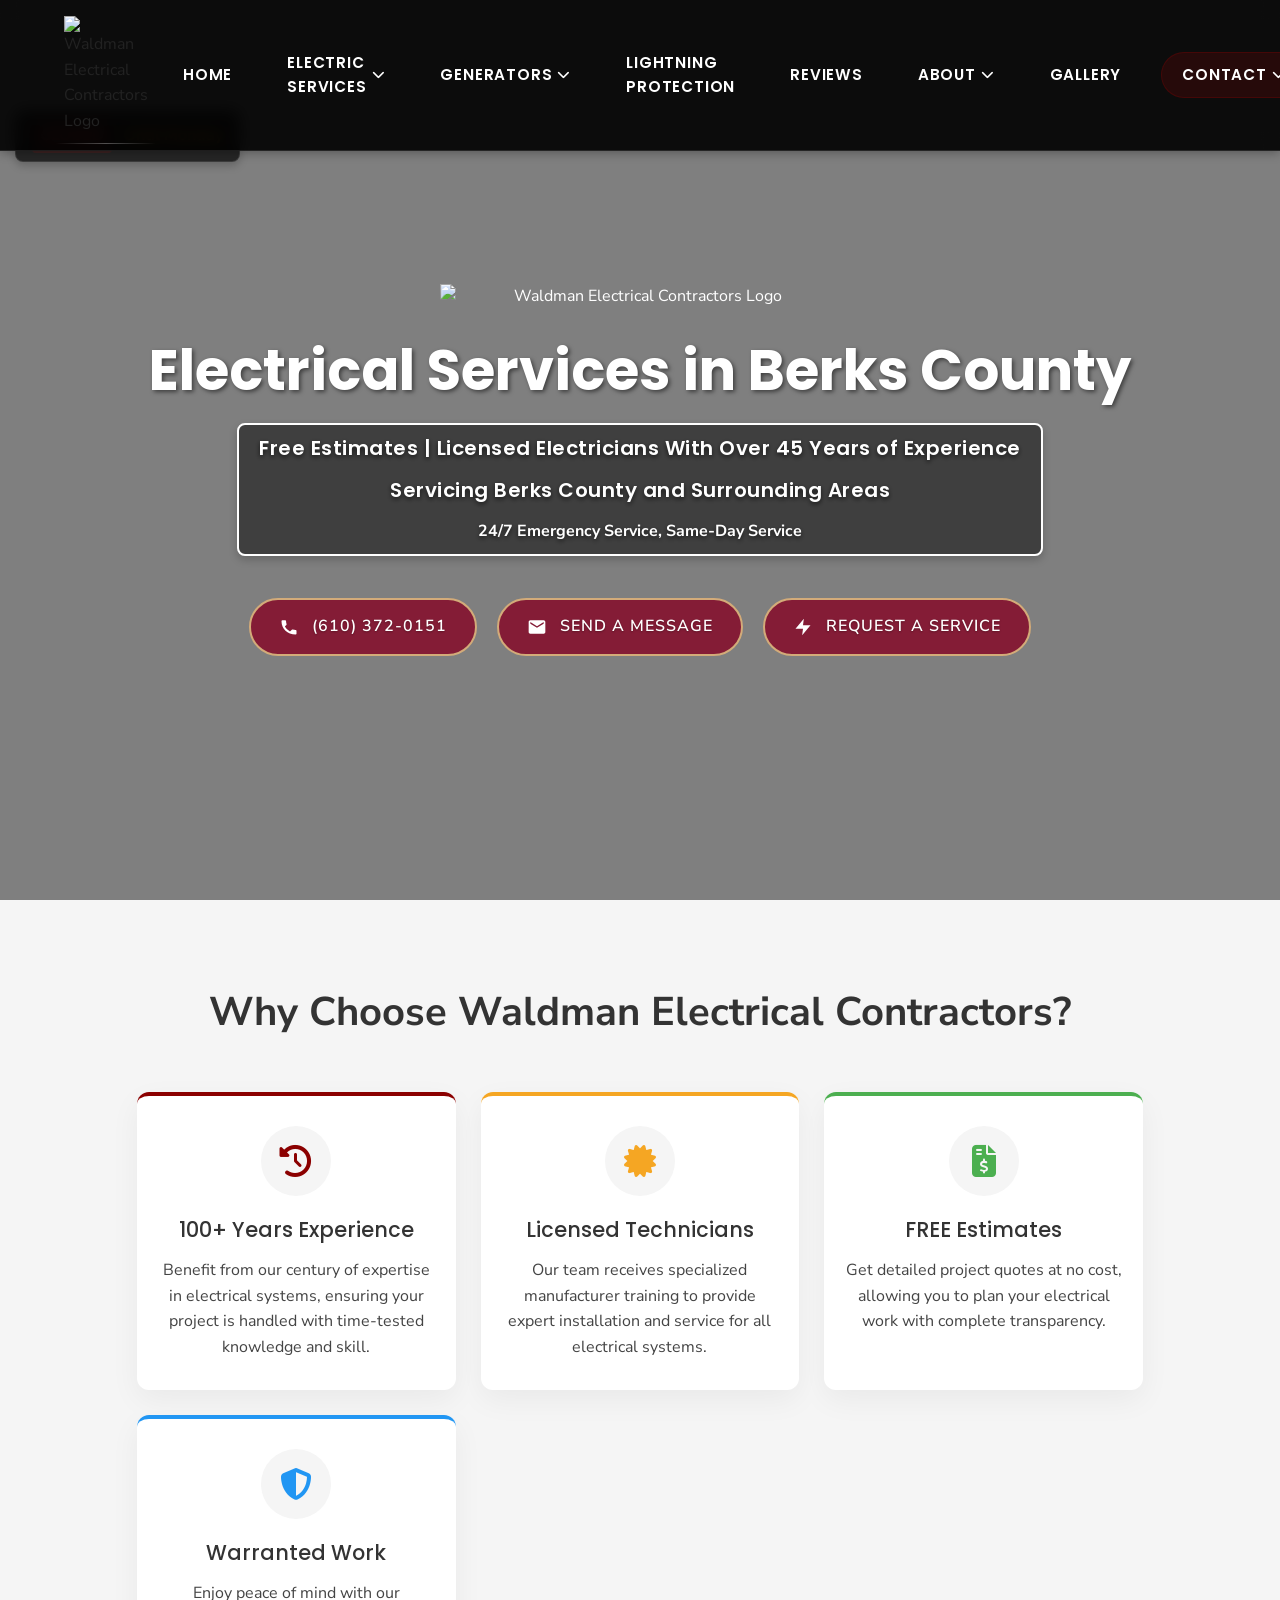
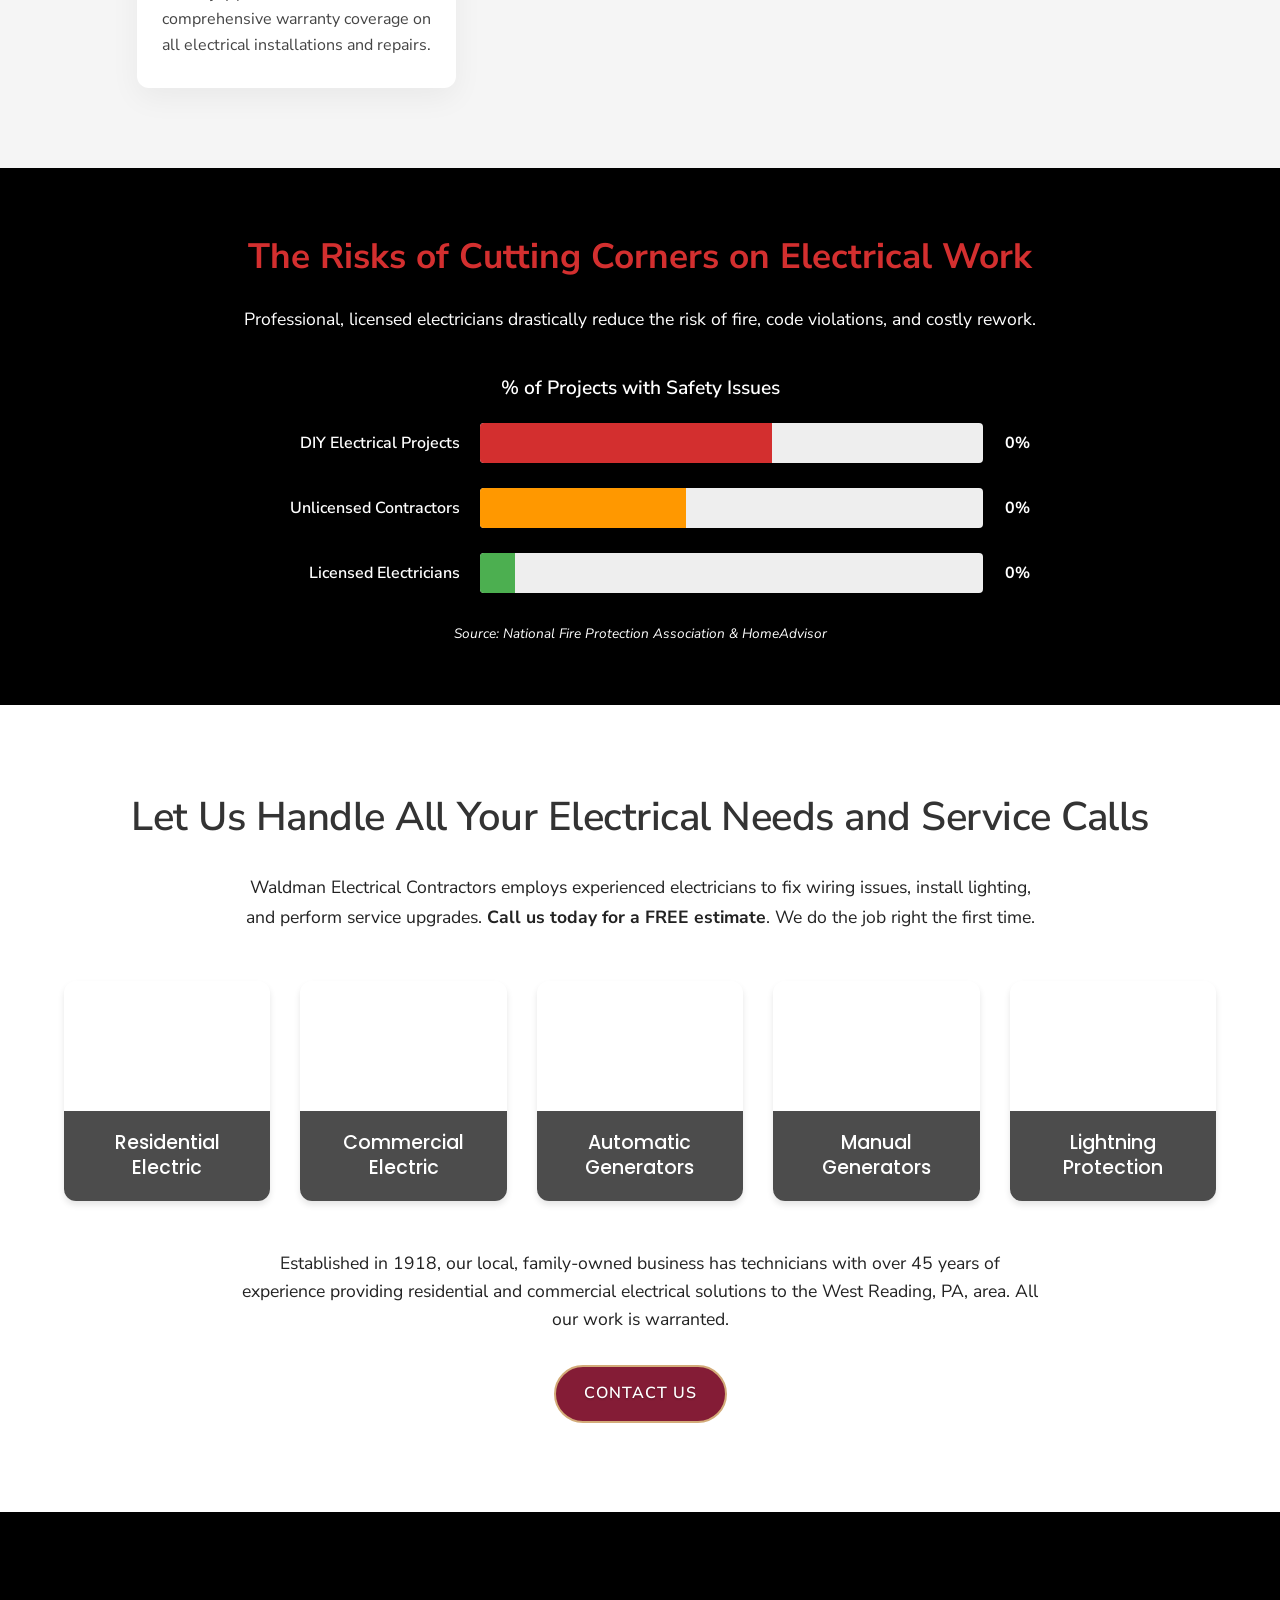
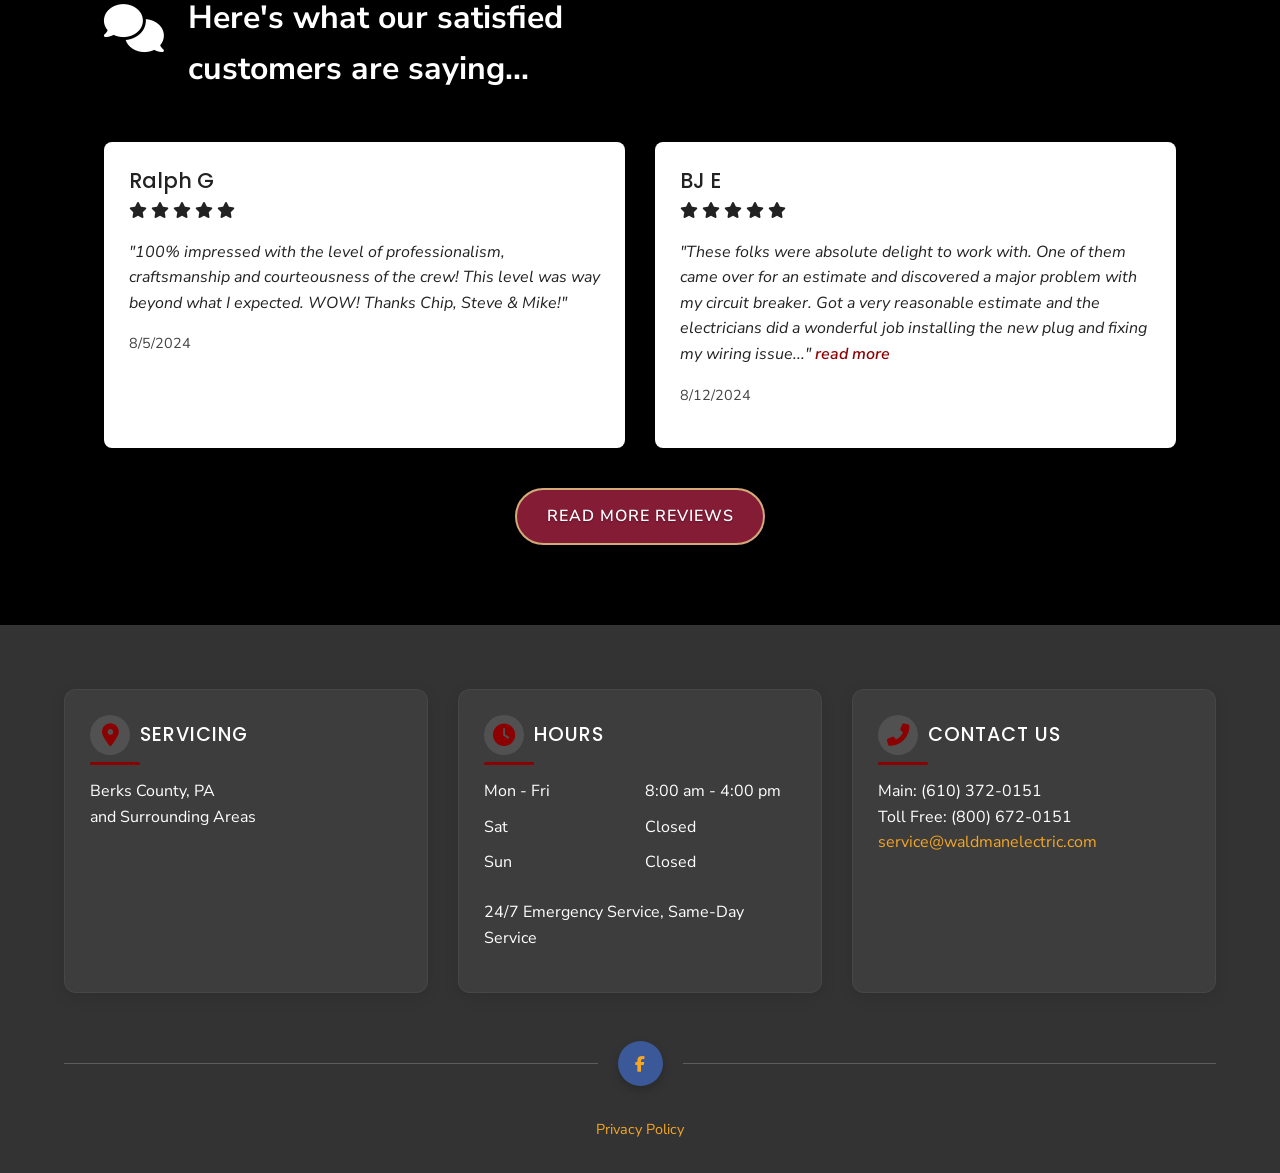
==== commit 30860f4e: "commented out video section" ====
--- a/index.html
+++ b/index.html
@@ -481,7 +481,7 @@
     </section>
 
     <!-- Video Section -->
-    <section class="video-section">
+    <!-- <section class="video-section">
       <div class="video-overlay"></div>
       <video
         autoplay
@@ -497,7 +497,7 @@
       <button id="sound-toggle">
         <i class="fas fa-volume-mute"></i> Unmute
       </button>
-    </section>
+    </section> -->
 
     <!-- Footer -->
     <footer>
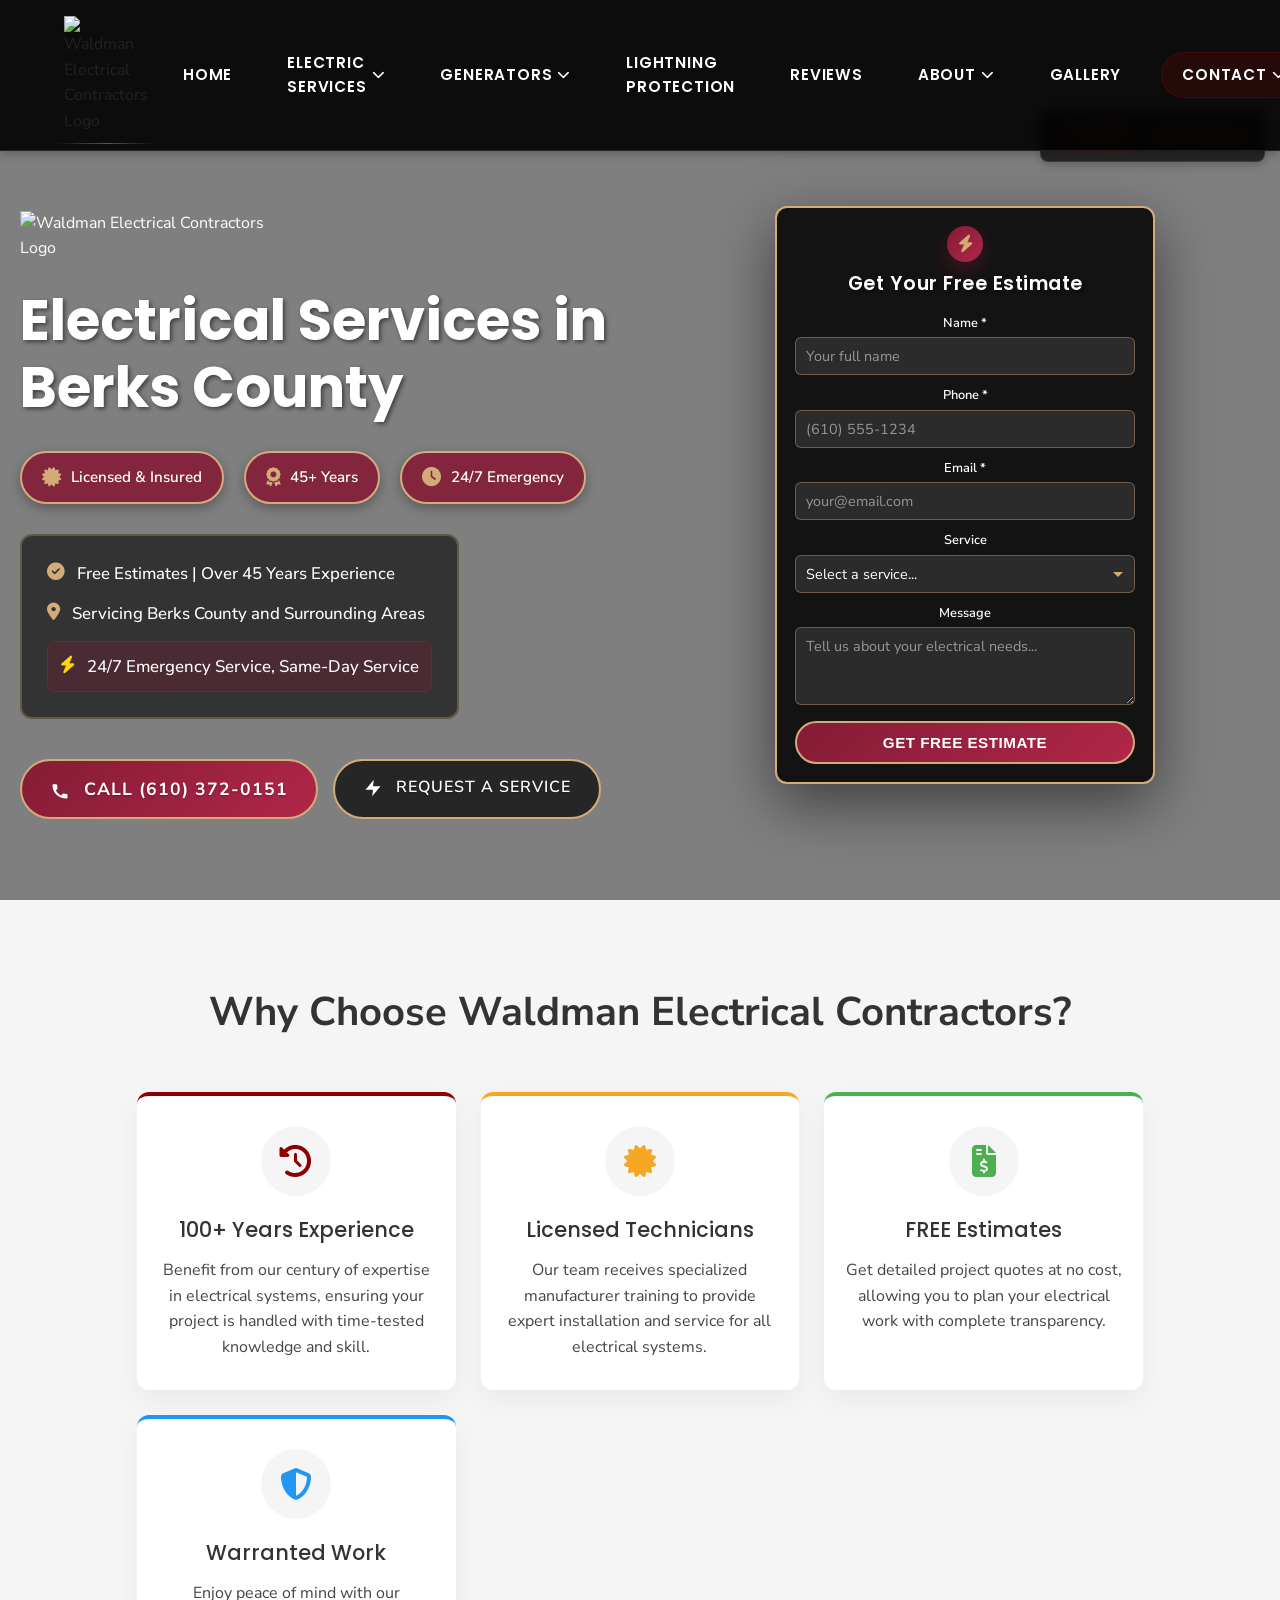
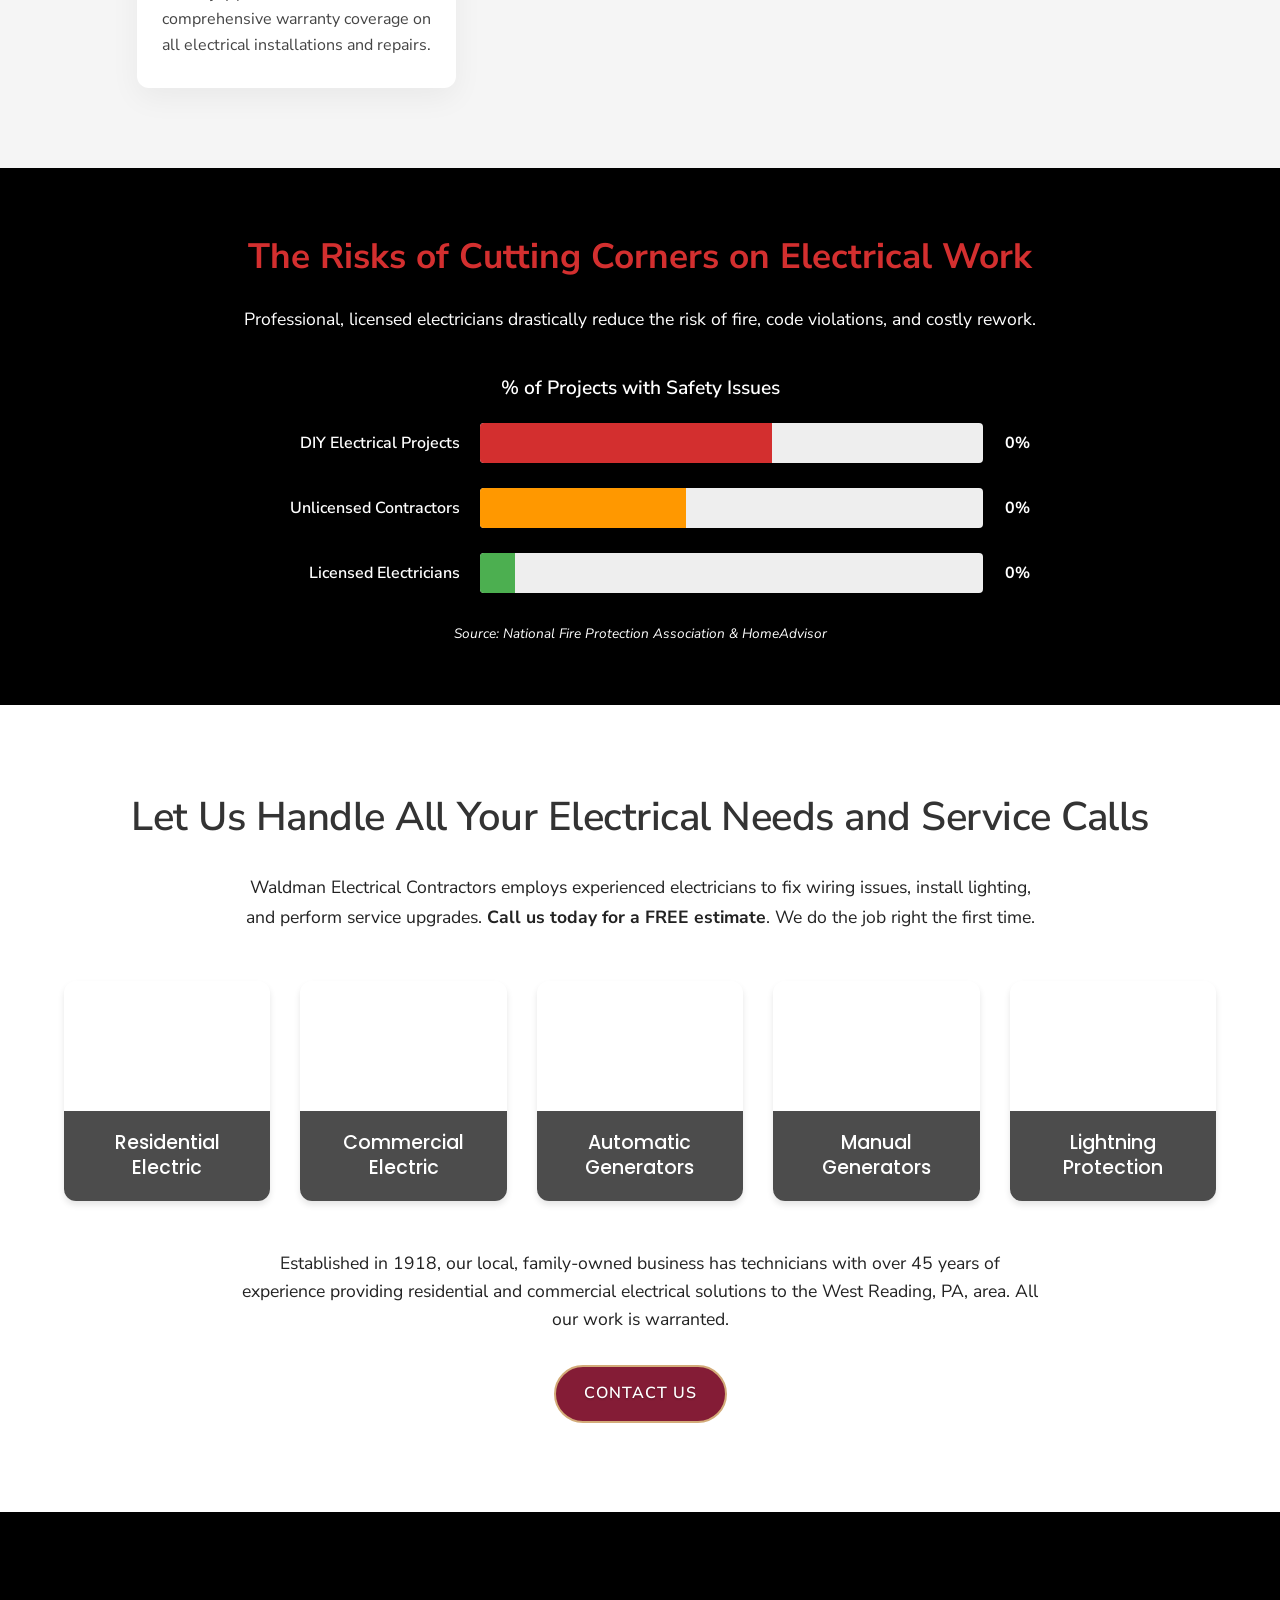
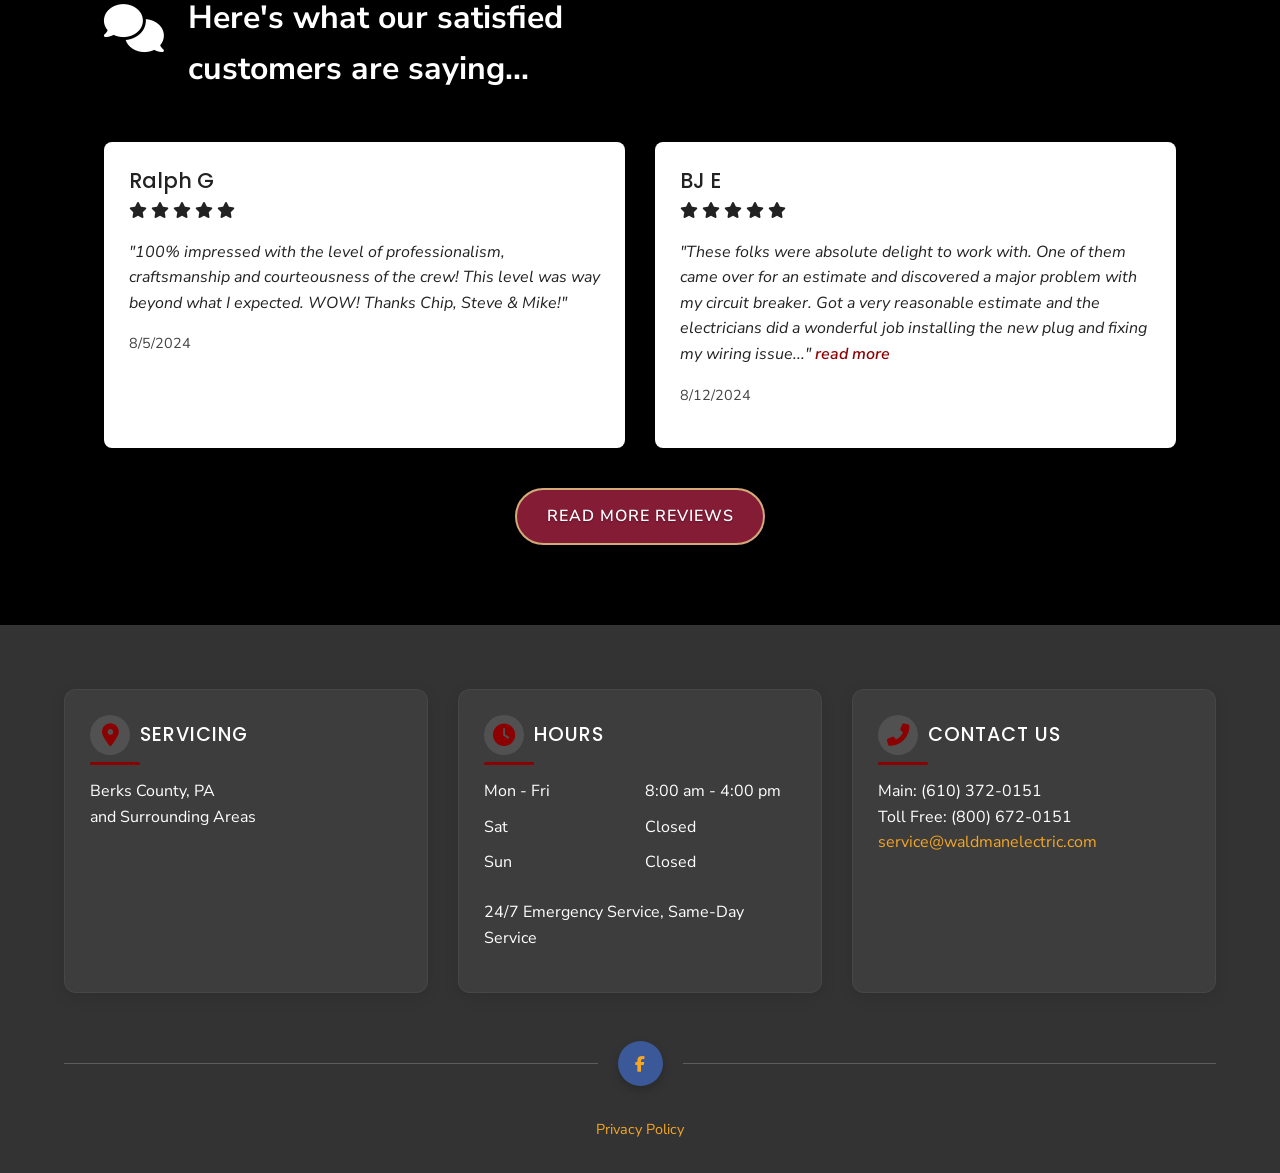
==== commit caca2969: "spruced up homepage" ====
--- a/index.html
+++ b/index.html
@@ -4,6 +4,7 @@
     <meta charset="UTF-8" />
     <meta name="viewport" content="width=device-width, initial-scale=1.0" />
     <title>Waldman Electric | Residential & Commercial Electricians | PA</title>
+    <link rel="canonical" href="https://www.waldmanelectric.com/" />
     <meta
       name="description"
       content="Family-owned since 1918, Waldman Electric provides expert residential & commercial electrical services in Berks County, PA. 24/7 emergency service available. Free estimates!" />
@@ -209,68 +210,156 @@
       <!-- Parallax Background -->
       <div class="parallax-bg"></div>
 
-      <div class="hero-content">
-        <img
-          src="https://storage.googleapis.com/kws-clientele/Waldman%20Electrical%20Contractors/index.html/waldman-logo.webp?v=1"
-          alt="Waldman Electrical Contractors Logo"
-          class="hero-logo" />
-        <h2 class="company-name">WALDMAN ELECTRICAL CONTRACTORS</h2>
-        <h1>Electrical Services in Berks County</h1>
-        <div class="hero-details">
-          <h3>
-            Free Estimates | Licensed Electricians With Over 45 Years of
-            Experience
-          </h3>
-          <h3>Servicing Berks County and Surrounding Areas</h3>
-          <div class="emergency-service">
-            24/7 Emergency Service, Same-Day Service
-          </div>
-        </div>
-        <div class="hours">
-          <span class="open-status">
-            <!-- This will be populated by JavaScript -->
-          </span>
-        </div>
-
-        <div class="hero-buttons">
-          <a href="tel:6103720151" class="hero-btn">
-            <svg
-              xmlns="http://www.w3.org/2000/svg"
-              width="20"
-              height="20"
-              fill="currentColor"
-              viewBox="0 0 24 24"
-              style="vertical-align: middle; margin-right: 8px">
-              <path
-                d="M6.62 10.79a15.464 15.464 0 0 0 6.59 6.59l2.2-2.2a1.003 1.003 0 0 1 1.05-.24c1.12.37 2.33.57 3.54.57.55 0 1 .45 1 1V20c0 .55-.45 1-1 1C10.07 21 3 13.93 3 5c0-.55.45-1 1-1h3.5c.55 0 1 .45 1 1 0 1.21.2 2.42.57 3.54a1.003 1.003 0 0 1-.24 1.05l-2.21 2.2z" />
-            </svg>
-            (610) 372-0151
-          </a>
-          <a href="/contact.html" class="hero-btn">
-            <svg
-              xmlns="http://www.w3.org/2000/svg"
-              width="20"
-              height="20"
-              fill="currentColor"
-              viewBox="0 0 24 24"
-              style="vertical-align: middle; margin-right: 8px">
-              <path
-                d="M20 4H4c-1.1 0-1.99.9-1.99 2L2 18c0 1.1.9 2 2 2h16c1.1 0 2-.9 2-2V6c0-1.1-.9-2-2-2zm0 4l-8 5-8-5V6l8 5 8-5v2z" />
-            </svg>
-            Send a message
-          </a>
-          <a href="/request-a-service.html" class="hero-btn">
-            <svg
-              xmlns="http://www.w3.org/2000/svg"
-              width="20"
-              height="20"
-              fill="currentColor"
-              viewBox="0 0 24 24"
-              style="vertical-align: middle; margin-right: 8px">
-              <path d="M13 2L3 14h9l-1 8 10-12h-9l1-8z" />
-            </svg>
-            Request a Service
-          </a>
+      <div class="hero-split-container">
+        <!-- Left Side: Company Info -->
+        <div class="hero-left">
+          <div class="hero-content">
+            <img
+              src="https://storage.googleapis.com/kws-clientele/Waldman%20Electrical%20Contractors/index.html/waldman-logo.webp?v=1"
+              alt="Waldman Electrical Contractors Logo"
+              class="hero-logo" />
+            <h2 class="company-name">WALDMAN ELECTRICAL CONTRACTORS</h2>
+            <h1>Electrical Services in Berks County</h1>
+
+            <div class="hero-new-badges">
+              <div class="hero-new-badge">
+                <i class="fas fa-certificate"></i>
+                <span>Licensed & Insured</span>
+              </div>
+              <div class="hero-new-badge">
+                <i class="fas fa-award"></i>
+                <span>45+ Years</span>
+              </div>
+              <div class="hero-new-badge">
+                <i class="fas fa-clock"></i>
+                <span>24/7 Emergency</span>
+              </div>
+            </div>
+
+            <div class="hero-new-details">
+              <div class="hero-new-detail-item">
+                <i class="fas fa-check-circle"></i>
+                <span>Free Estimates | Over 45 Years Experience</span>
+              </div>
+              <div class="hero-new-detail-item">
+                <i class="fas fa-map-marker-alt"></i>
+                <span>Servicing Berks County and Surrounding Areas</span>
+              </div>
+              <div class="hero-new-detail-item hero-new-emergency">
+                <i class="fas fa-bolt"></i>
+                <span>24/7 Emergency Service, Same-Day Service</span>
+              </div>
+            </div>
+
+            <div class="hours">
+              <span class="open-status">
+                <!-- This will be populated by JavaScript -->
+              </span>
+            </div>
+
+            <div class="hero-buttons">
+              <a href="tel:6103720151" class="hero-btn hero-btn-primary">
+                <svg
+                  xmlns="http://www.w3.org/2000/svg"
+                  width="20"
+                  height="20"
+                  fill="currentColor"
+                  viewBox="0 0 24 24"
+                  style="vertical-align: middle; margin-right: 8px">
+                  <path
+                    d="M6.62 10.79a15.464 15.464 0 0 0 6.59 6.59l2.2-2.2a1.003 1.003 0 0 1 1.05-.24c1.12.37 2.33.57 3.54.57.55 0 1 .45 1 1V20c0 .55-.45 1-1 1C10.07 21 3 13.93 3 5c0-.55.45-1 1-1h3.5c.55 0 1 .45 1 1 0 1.21.2 2.42.57 3.54a1.003 1.003 0 0 1-.24 1.05l-2.21 2.2z" />
+                </svg>
+                Call (610) 372-0151
+              </a>
+              <a href="/request-a-service.html" class="hero-btn hero-btn-secondary">
+                <svg
+                  xmlns="http://www.w3.org/2000/svg"
+                  width="20"
+                  height="20"
+                  fill="currentColor"
+                  viewBox="0 0 24 24"
+                  style="vertical-align: middle; margin-right: 8px">
+                  <path d="M13 2L3 14h9l-1 8 10-12h-9l1-8z" />
+                </svg>
+                Request a Service
+              </a>
+            </div>
+          </div>
+        </div>
+
+        <!-- Right Side: Contact Form -->
+        <div class="hero-right">
+          <div class="hero-new-form-container">
+            <div class="hero-new-form-header">
+              <div class="hero-new-form-icon">
+                <i class="fas fa-bolt"></i>
+              </div>
+              <h3>Get Your Free Estimate</h3>
+            </div>
+
+            <form action="https://formspree.io/f/YOUR_FORM_ID" method="POST" class="hero-new-form">
+              <div class="hero-new-form-group">
+                <label for="hero-name">Name *</label>
+                <input
+                  type="text"
+                  id="hero-name"
+                  name="name"
+                  required
+                  placeholder="Your full name"
+                />
+              </div>
+
+              <div class="hero-new-form-group">
+                <label for="hero-phone">Phone *</label>
+                <input
+                  type="tel"
+                  id="hero-phone"
+                  name="phone"
+                  required
+                  placeholder="(610) 555-1234"
+                />
+              </div>
+
+              <div class="hero-new-form-group">
+                <label for="hero-email">Email *</label>
+                <input
+                  type="email"
+                  id="hero-email"
+                  name="email"
+                  required
+                  placeholder="your@email.com"
+                />
+              </div>
+
+              <div class="hero-new-form-group">
+                <label for="hero-service">Service</label>
+                <select id="hero-service" name="service">
+                  <option value="">Select a service...</option>
+                  <option value="residential">Residential Electric</option>
+                  <option value="commercial">Commercial Electric</option>
+                  <option value="automatic-generator">Automatic Generator</option>
+                  <option value="manual-generator">Manual Generator</option>
+                  <option value="lightning-protection">Lightning Protection</option>
+                  <option value="emergency">Emergency Service</option>
+                  <option value="other">Other</option>
+                </select>
+              </div>
+
+              <div class="hero-new-form-group">
+                <label for="hero-message">Message</label>
+                <textarea
+                  id="hero-message"
+                  name="message"
+                  rows="3"
+                  placeholder="Tell us about your electrical needs..."
+                ></textarea>
+              </div>
+
+              <button type="submit" class="hero-new-submit-btn">
+                Get Free Estimate
+              </button>
+            </form>
+          </div>
         </div>
       </div>
     </section>
@@ -424,7 +513,7 @@
     </section>
 
     <!-- Testimonials Section -->
-    <section class="testimonials">
+    <section class="testimonials" id="testimonials">
       <div class="testimonial-container">
         <div class="testimonial-heading">
           <div class="testimonial-icon">
@@ -469,7 +558,12 @@
               circuit breaker. Got a very reasonable estimate and the
               electricians did a wonderful job installing the new plug and
               fixing my wiring issue..."
-              <a href="/reviews.html" class="read-more">read more</a>
+              <a
+                href="/reviews.html"
+                class="read-more"
+                aria-label="Read BJ E's full review on our reviews page"
+                >read more</a
+              >
             </p>
             <p class="testimonial-date">8/12/2024</p>
           </div>
--- a/css/styles.css
+++ b/css/styles.css
@@ -179,15 +179,14 @@
    ====================================================================== */
 .hero {
   position: relative;
-  height: 100vh;
-  min-height: 600px;
+  min-height: 100vh;
   display: flex;
   align-items: center;
   justify-content: center;
   text-align: center;
   color: var(--white);
   overflow: hidden;
-  padding: 0 20px;
+  padding: 150px 20px 60px;
 }
 
 /* NEW Parallax Background Div */
@@ -220,6 +219,7 @@
 @media (max-width: 1300px) {
   .hero-logo {
     display: block;
+    width: 280px;
     margin-top: 40px;
   }
 }
@@ -333,11 +333,11 @@
   text-shadow: 1px 1px 2px rgba(0, 0, 0, 0.2);
 }
 
-/* Desktop open status - positioned at top left */
+/* Desktop open status - positioned at top right */
 .hero-content .hours {
   position: fixed;
   top: 175px; /* Position just below the 165px navbar */
-  left: 15px;
+  right: 15px;
   display: block;
   z-index: 90;
   transition: opacity 0.3s ease; /* Smooth transition for hiding/showing */
@@ -531,8 +531,454 @@
     font-size: 1.1rem;
   }
 }
+
+/* =========================== NEW SPLIT HERO LAYOUT ============================== */
+
+.hero-split-container {
+  display: grid;
+  grid-template-columns: 1fr 1fr;
+  gap: 60px;
+  max-width: 1400px;
+  width: 100%;
+  align-items: center;
+  z-index: 1;
+  position: relative;
+}
+
+/* Left Side - Company Info */
+.hero-left {
+  display: flex;
+  flex-direction: column;
+  align-items: flex-start;
+  text-align: left;
+}
+
+.hero-left .hero-content {
+  align-items: flex-start;
+  text-align: left;
+}
+
+.hero-left .hero-logo {
+  margin-left: 0;
+  margin-right: auto;
+}
+
+.hero-left .company-name {
+  text-align: left;
+}
+
+.hero-left h1 {
+  text-align: left;
+  margin-bottom: 30px;
+  line-height: 1.2;
+}
+
+/* Hero New Badges */
+.hero-new-badges {
+  display: flex;
+  gap: 20px;
+  margin-bottom: 30px;
+  flex-wrap: wrap;
+}
+
+.hero-new-badge {
+  display: flex;
+  align-items: center;
+  gap: 10px;
+  background: rgba(132, 28, 54, 0.9);
+  padding: 12px 20px;
+  border-radius: 50px;
+  border: 2px solid #d3ab79;
+  box-shadow: 0 4px 12px rgba(0, 0, 0, 0.3);
+  transition: all 0.3s ease;
+}
+
+.hero-new-badge:hover {
+  transform: translateY(-3px);
+  box-shadow: 0 6px 20px rgba(132, 28, 54, 0.5);
+}
+
+.hero-new-badge i {
+  font-size: 1.2rem;
+  color: #d3ab79;
+}
+
+.hero-new-badge span {
+  font-weight: 600;
+  font-size: 0.95rem;
+  white-space: nowrap;
+}
+
+/* Hero New Detail Items */
+.hero-new-details {
+  display: flex;
+  flex-direction: column;
+  gap: 15px;
+  background: rgba(0, 0, 0, 0.6);
+  padding: 25px;
+  border-radius: 12px;
+  border: 2px solid rgba(211, 171, 121, 0.3);
+  margin-bottom: 30px;
+}
+
+.hero-new-detail-item {
+  display: flex;
+  align-items: flex-start;
+  gap: 12px;
+  color: white;
+}
+
+.hero-new-detail-item i {
+  font-size: 1.1rem;
+  color: #d3ab79;
+  margin-top: 2px;
+  flex-shrink: 0;
+}
+
+.hero-new-detail-item span {
+  font-size: 1.05rem;
+  line-height: 1.5;
+  font-weight: 500;
+}
+
+.hero-new-detail-item.hero-new-emergency {
+  background: rgba(132, 28, 54, 0.3);
+  padding: 12px;
+  border-radius: 8px;
+  border: 1px solid #841c36;
+}
+
+.hero-new-detail-item.hero-new-emergency i {
+  color: #ffd700;
+  animation: hero-new-pulse-glow 2s ease-in-out infinite;
+}
+
+@keyframes hero-new-pulse-glow {
+  0%, 100% {
+    opacity: 1;
+    transform: scale(1);
+  }
+  50% {
+    opacity: 0.7;
+    transform: scale(1.1);
+  }
+}
+
+/* Hero Buttons for Split Layout */
+.hero-left .hero-buttons {
+  gap: 15px;
+  justify-content: flex-start;
+  margin-top: 10px;
+}
+
+.hero-btn-primary {
+  background: linear-gradient(135deg, #841c36, #b02648);
+  border: 2px solid #d3ab79;
+  font-size: 1.1rem;
+  font-weight: 700;
+}
+
+.hero-btn-secondary {
+  background: rgba(0, 0, 0, 0.7);
+  border: 2px solid #d3ab79;
+}
+
+.hero-btn-secondary:hover {
+  background: linear-gradient(135deg, #841c36, #b02648);
+}
+
+/* Right Side - Contact Form */
+.hero-right {
+  display: flex;
+  justify-content: center;
+  align-items: center;
+}
+
+/* Hero New Form Container */
+.hero-new-form-container {
+  background: rgba(0, 0, 0, 0.85);
+  backdrop-filter: blur(10px);
+  border: 2px solid #d3ab79;
+  border-radius: 12px;
+  padding: 18px;
+  box-shadow: 0 20px 60px rgba(0, 0, 0, 0.5);
+  width: 100%;
+  max-width: 380px;
+}
+
+/* Hero New Form Header */
+.hero-new-form-header {
+  text-align: center;
+  margin-bottom: 16px;
+}
+
+.hero-new-form-icon {
+  display: inline-block;
+  width: 36px;
+  height: 36px;
+  background: linear-gradient(135deg, #841c36, #b02648);
+  border-radius: 50%;
+  display: flex;
+  align-items: center;
+  justify-content: center;
+  margin: 0 auto 10px;
+  box-shadow: 0 8px 20px rgba(132, 28, 54, 0.4);
+}
+
+.hero-new-form-icon i {
+  font-size: 1.1rem;
+  color: #d3ab79;
+}
+
+.hero-new-form-header h3 {
+  font-size: 1.2rem;
+  color: white;
+  margin: 0;
+  text-shadow: 2px 2px 4px rgba(0, 0, 0, 0.5);
+}
+
+/* Hero New Form Styling */
+.hero-new-form {
+  display: flex;
+  flex-direction: column;
+  gap: 10px;
+}
+
+.hero-new-form-group {
+  display: flex;
+  flex-direction: column;
+  gap: 4px;
+}
+
+.hero-new-form-group label {
+  color: #ffffff;
+  font-weight: 600;
+  font-size: 0.8rem;
+}
+
+.hero-new-form-group input,
+.hero-new-form-group select,
+.hero-new-form-group textarea {
+  width: 100%;
+  padding: 8px 10px;
+  border: 1px solid rgba(211, 171, 121, 0.4);
+  border-radius: 6px;
+  background: rgba(255, 255, 255, 0.1);
+  color: white;
+  font-size: 0.9rem;
+  font-family: inherit;
+  transition: all 0.3s ease;
+}
+
+.hero-new-form-group input::placeholder,
+.hero-new-form-group textarea::placeholder {
+  color: rgba(255, 255, 255, 0.5);
+}
+
+.hero-new-form-group input:focus,
+.hero-new-form-group select:focus,
+.hero-new-form-group textarea:focus {
+  outline: none;
+  border-color: #d3ab79;
+  background: rgba(255, 255, 255, 0.15);
+  box-shadow: 0 0 0 2px rgba(211, 171, 121, 0.1);
+}
+
+.hero-new-form-group select {
+  cursor: pointer;
+  appearance: none;
+  background-image: url("data:image/svg+xml,%3Csvg xmlns='http://www.w3.org/2000/svg' width='12' height='12' viewBox='0 0 12 12'%3E%3Cpath fill='%23d3ab79' d='M6 9L1 4h10z'/%3E%3C/svg%3E");
+  background-repeat: no-repeat;
+  background-position: right 10px center;
+  padding-right: 30px;
+}
+
+.hero-new-form-group select option {
+  background: #1a1a1a;
+  color: white;
+}
+
+.hero-new-form-group textarea {
+  resize: vertical;
+  min-height: 60px;
+}
+
+/* Hero New Submit Button */
+.hero-new-submit-btn {
+  width: 100%;
+  padding: 11px;
+  background: linear-gradient(135deg, #841c36, #b02648);
+  border: 2px solid #d3ab79;
+  border-radius: 50px;
+  color: white;
+  font-size: 0.95rem;
+  font-weight: 700;
+  text-transform: uppercase;
+  letter-spacing: 0.5px;
+  cursor: pointer;
+  transition: all 0.3s ease;
+  margin-top: 6px;
+}
+
+.hero-new-submit-btn:hover {
+  transform: translateY(-2px);
+  box-shadow: 0 6px 20px rgba(132, 28, 54, 0.5);
+}
+
+/* Responsive Design */
+@media (max-width: 1200px) {
+  .hero-split-container {
+    gap: 40px;
+  }
+
+  .hero-new-form-container {
+    padding: 18px;
+    max-width: 360px;
+  }
+}
+
+@media (max-width: 991px) {
+  .hero-split-container {
+    grid-template-columns: 1fr;
+    gap: 50px;
+    padding: 40px 20px;
+  }
+
+  .hero-left {
+    align-items: center;
+    text-align: center;
+  }
+
+  .hero-left .hero-content {
+    align-items: center;
+    text-align: center;
+  }
+
+  .hero-left .hero-logo {
+    margin-left: auto;
+    margin-right: auto;
+  }
+
+  .hero-left .company-name,
+  .hero-left h1 {
+    text-align: center;
+  }
+
+  .hero-new-badges {
+    justify-content: center;
+  }
+
+  .hero-left .hero-buttons {
+    justify-content: center;
+  }
+
+  .hero-new-detail-item {
+    text-align: left;
+  }
+}
+
+@media (max-width: 768px) {
+  .hero {
+    min-height: auto;
+    padding: 120px 15px 50px;
+  }
+
+  .hero-left h1 {
+    font-size: 2.2rem;
+  }
+
+  .hero-new-badges {
+    gap: 12px;
+  }
+
+  .hero-new-badge {
+    padding: 10px 16px;
+    font-size: 0.9rem;
+  }
+
+  .hero-new-badge i {
+    font-size: 1rem;
+  }
+
+  .hero-new-form-container {
+    padding: 16px;
+    max-width: 100%;
+  }
+
+  .hero-new-form-header {
+    margin-bottom: 12px;
+  }
+
+  .hero-new-form-header h3 {
+    font-size: 1.1rem;
+  }
+
+  .hero-new-form-icon {
+    width: 32px;
+    height: 32px;
+    margin-bottom: 8px;
+  }
+
+  .hero-new-form-icon i {
+    font-size: 1rem;
+  }
+
+  .hero-new-form {
+    gap: 9px;
+  }
+
+  .hero-left .hero-buttons {
+    flex-direction: column;
+    width: 100%;
+  }
+
+  .hero-btn {
+    width: 100%;
+  }
+}
+
+@media (max-width: 480px) {
+  .hero-new-badges {
+    flex-direction: column;
+    width: 100%;
+  }
+
+  .hero-new-badge {
+    width: 100%;
+    justify-content: center;
+  }
+
+  .hero-new-details {
+    padding: 20px;
+  }
+
+  .hero-new-detail-item span {
+    font-size: 0.95rem;
+  }
+
+  .hero-new-form-container {
+    padding: 14px;
+  }
+
+  .hero-new-form {
+    gap: 8px;
+  }
+
+  .hero-new-form-group input,
+  .hero-new-form-group select,
+  .hero-new-form-group textarea {
+    padding: 7px 9px;
+    font-size: 0.85rem;
+  }
+
+  .hero-new-submit-btn {
+    padding: 10px;
+    font-size: 0.9rem;
+  }
+}
+
 /* =============================================================
-   SERVICES SECTION 
+   SERVICES SECTION
    ============================================================= */
 .services {
   text-align: center;
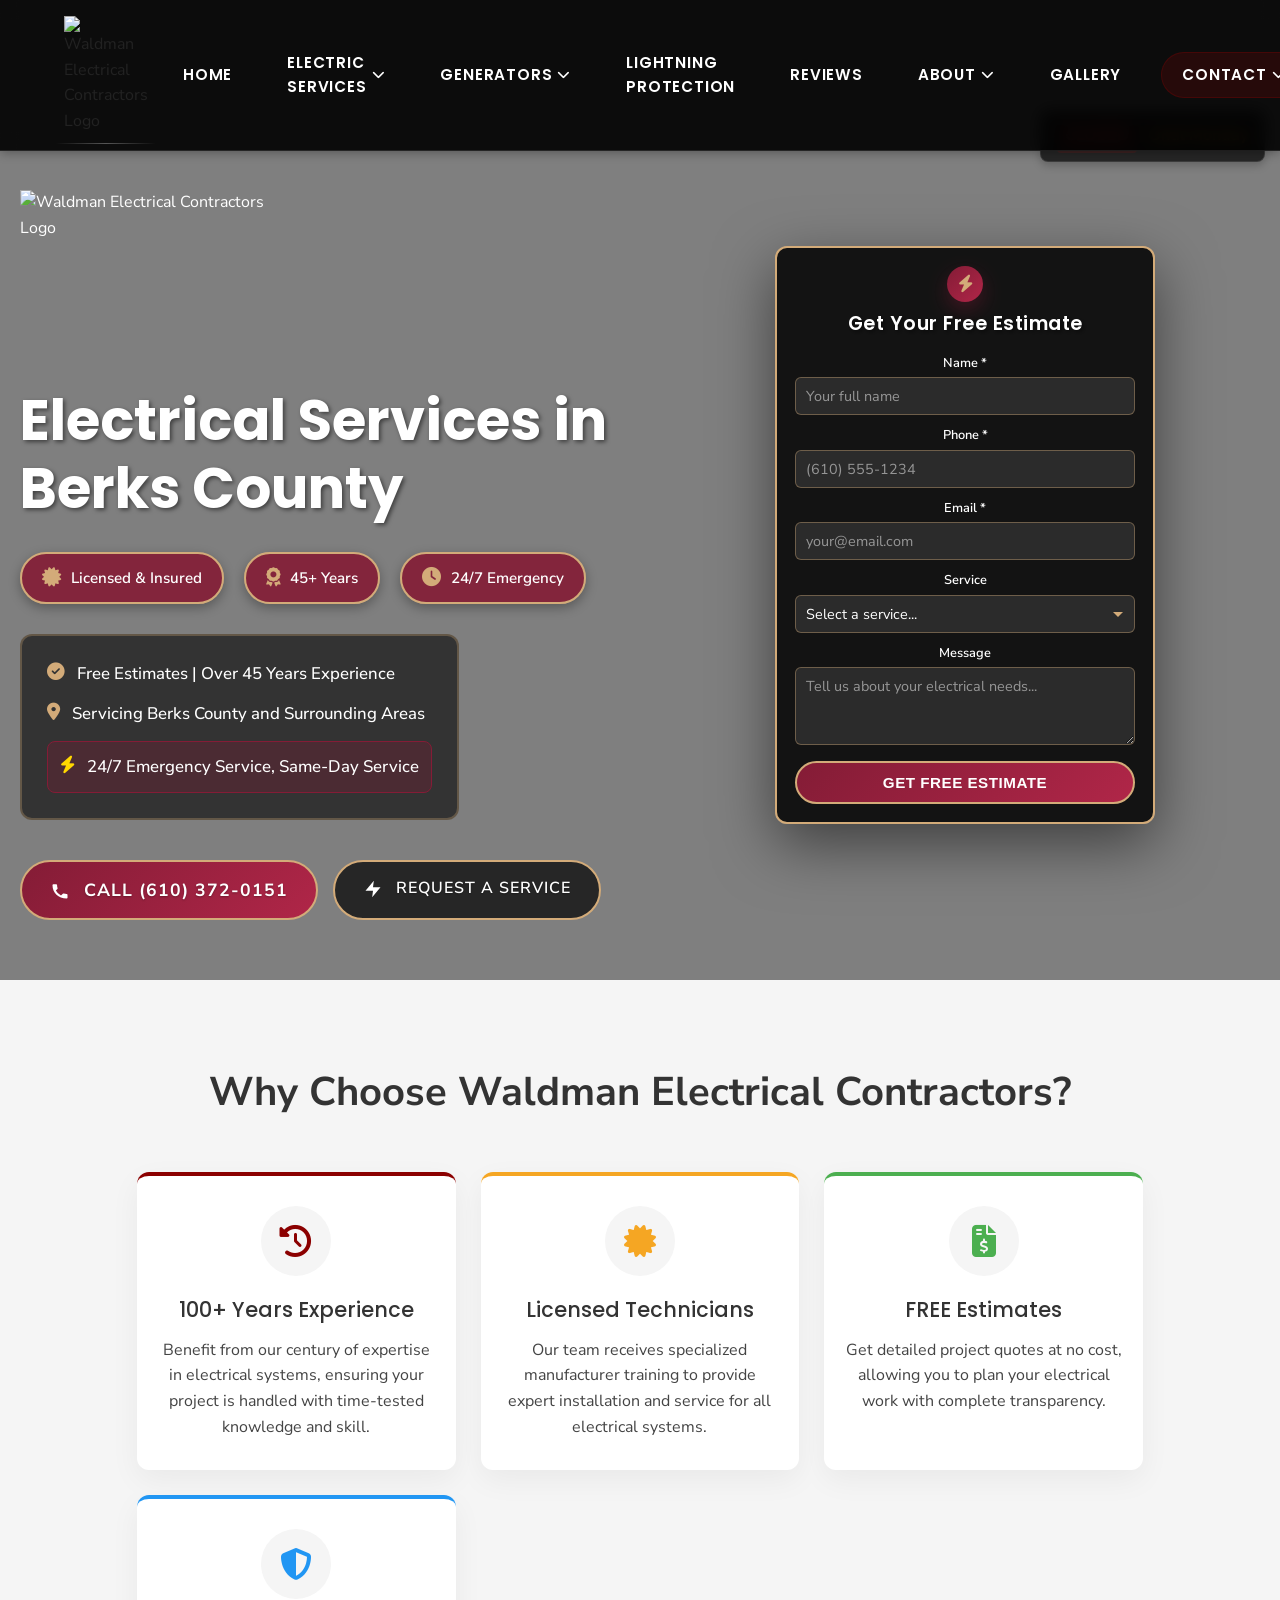
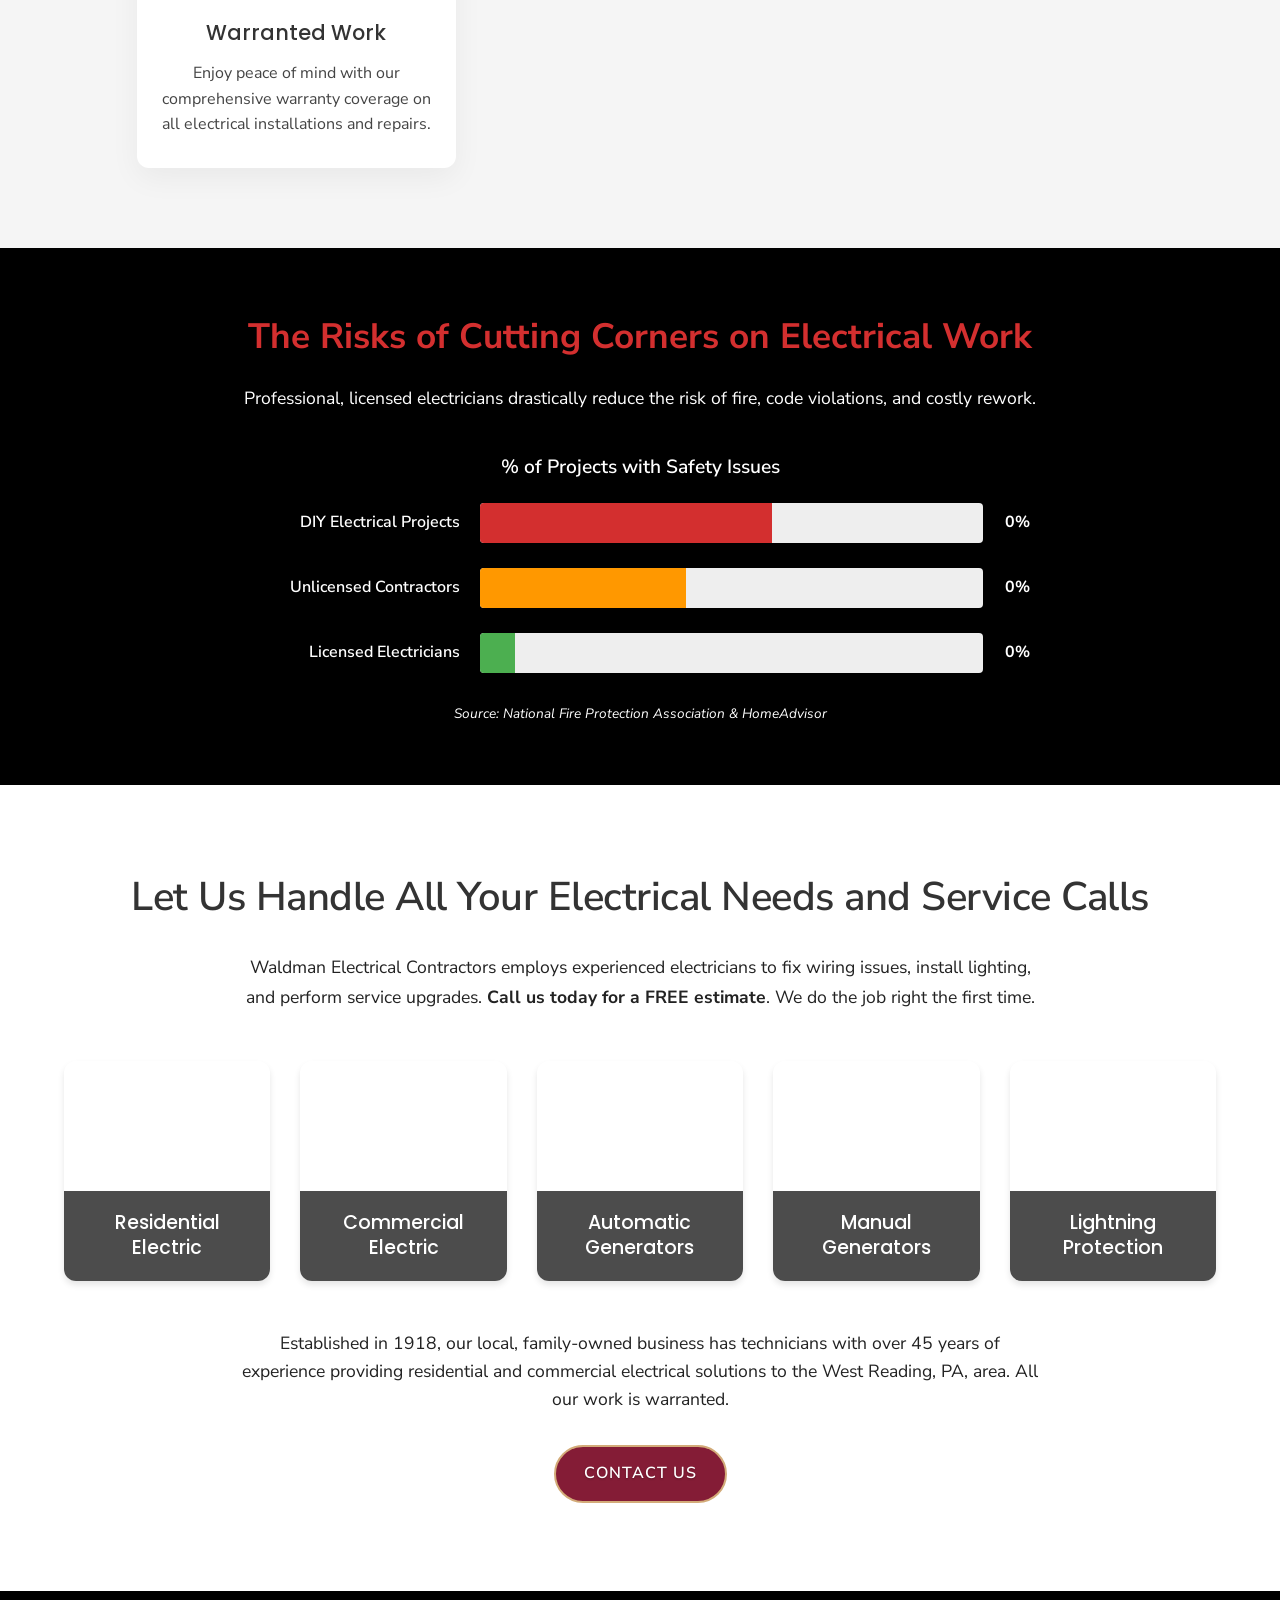
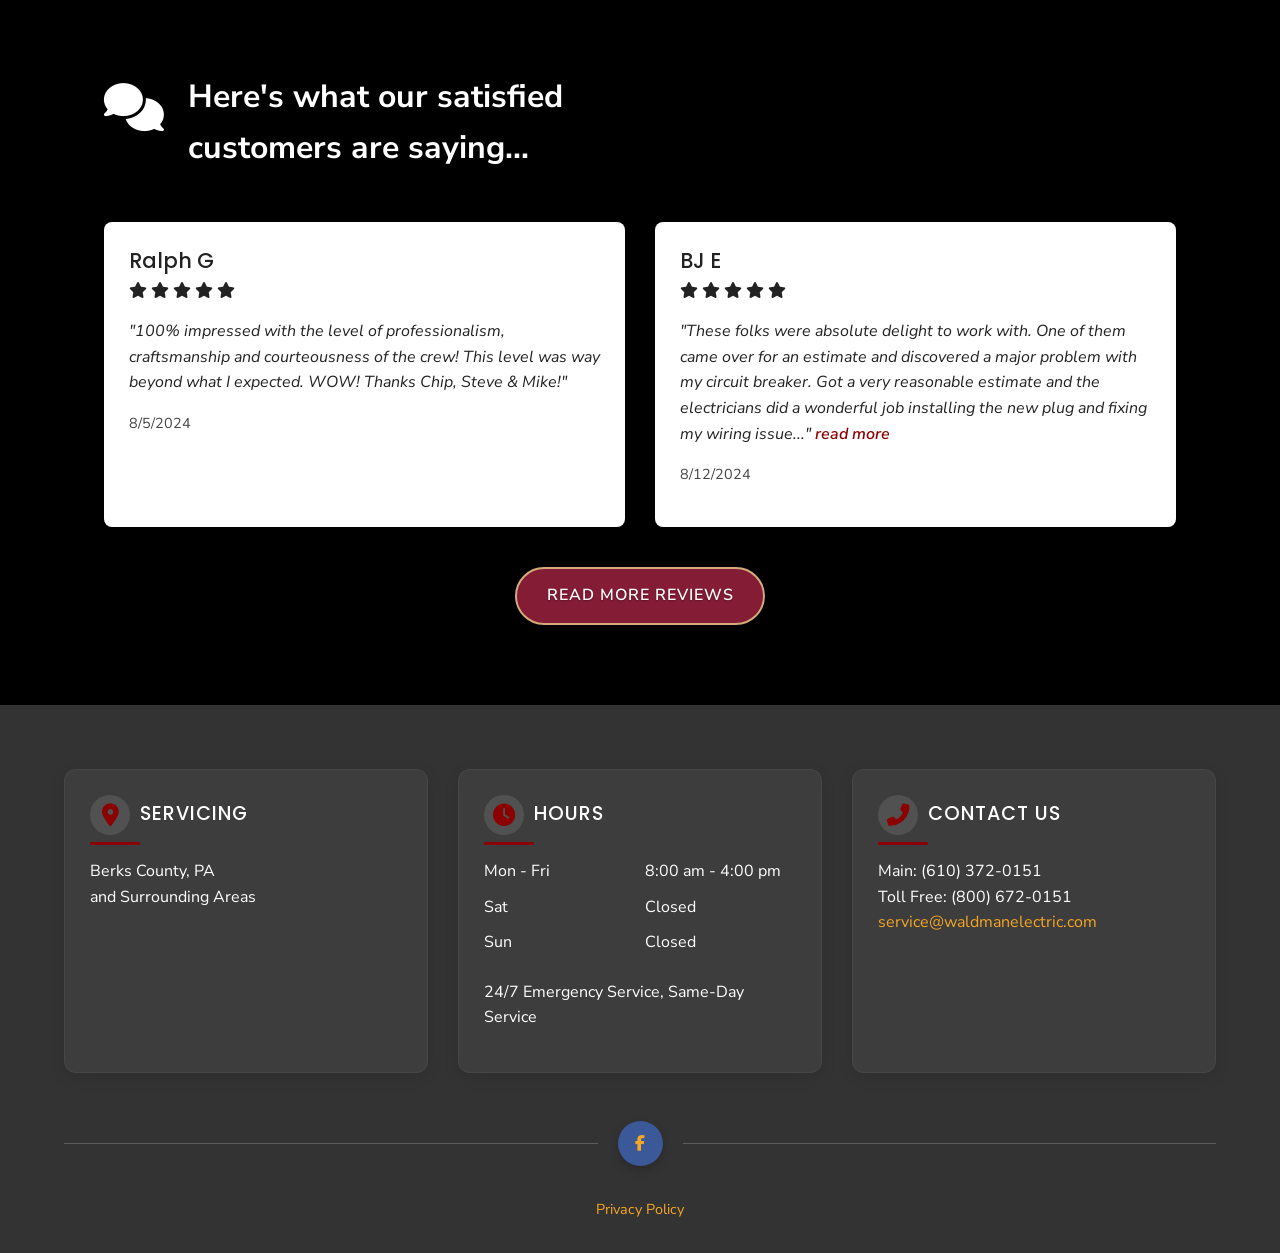
==== commit eef3732e: "optimized hero image for mobile, added preload/preconnect hints, fixed CLS - Created 68KB mobile her" ====
--- a/index.html
+++ b/index.html
@@ -8,6 +8,20 @@
     <meta
       name="description"
       content="Family-owned since 1918, Waldman Electric provides expert residential & commercial electrical services in Berks County, PA. 24/7 emergency service available. Free estimates!" />
+    <link rel="preconnect" href="https://storage.googleapis.com" crossorigin />
+    <link rel="preconnect" href="https://cdnjs.cloudflare.com" crossorigin />
+    <link
+      rel="preload"
+      as="image"
+      type="image/webp"
+      href="https://storage.googleapis.com/kws-clientele/Waldman%20Electrical%20Contractors/index.html/hero-bg.webp"
+      media="(min-width: 769px)" />
+    <link
+      rel="preload"
+      as="image"
+      type="image/webp"
+      href="https://storage.googleapis.com/kws-clientele/Waldman%20Electrical%20Contractors/index.html/hero-bg-mobile.webp"
+      media="(max-width: 768px)" />
     <link rel="stylesheet" type="text/css" href="css/styles.css" />
     <link rel="stylesheet" href="css/navbar.css" />
     <link
@@ -25,6 +39,24 @@
     <link
       rel="apple-touch-icon"
       href="[data-uri]" />
+  <!-- Google tag (gtag.js) - Pete Waldman's GA4 property -->
+  <script async src="https://www.googletagmanager.com/gtag/js?id=G-765SEM0DZF"></script>
+  <script>
+    window.dataLayer = window.dataLayer || [];
+    function gtag(){dataLayer.push(arguments);}
+    gtag('js', new Date());
+    gtag('config', 'G-765SEM0DZF');
+  </script>
+
+  <!-- Todd's GA4 tag (commented out - replaced with Pete's property above)
+  <script async src="https://www.googletagmanager.com/gtag/js?id=G-N0MXGD9WVE"></script>
+  <script>
+    window.dataLayer = window.dataLayer || [];
+    function gtag(){dataLayer.push(arguments);}
+    gtag('js', new Date());
+    gtag('config', 'G-N0MXGD9WVE');
+  </script>
+  -->
   </head>
   <body>
     <!-- Header Section -->
@@ -35,6 +67,8 @@
             <img
               src="https://storage.googleapis.com/kws-clientele/Waldman%20Electrical%20Contractors/index.html/waldman-logo.webp?v=1"
               alt="Waldman Electrical Contractors Logo"
+              width="450"
+              height="277"
               class="logo" />
           </a>
         </div>
@@ -217,6 +251,8 @@
             <img
               src="https://storage.googleapis.com/kws-clientele/Waldman%20Electrical%20Contractors/index.html/waldman-logo.webp?v=1"
               alt="Waldman Electrical Contractors Logo"
+              width="450"
+              height="277"
               class="hero-logo" />
             <h2 class="company-name">WALDMAN ELECTRICAL CONTRACTORS</h2>
             <h1>Electrical Services in Berks County</h1>
--- a/css/styles.css
+++ b/css/styles.css
@@ -205,6 +205,21 @@
   transition: transform 0.1s ease-out;
 }
 
+/* Disable parallax on phones — iOS scroll + transform is glitchy */
+/* Also serve smaller mobile hero image (68 KB vs 456 KB) for faster LCP */
+@media (max-width: 768px) {
+  .parallax-bg {
+    height: 100%;
+    will-change: auto;
+    transition: none;
+    transform: none !important;
+    background: linear-gradient(rgba(0, 0, 0, 0.5), rgba(0, 0, 0, 0.5)),
+      url('https://storage.googleapis.com/kws-clientele/Waldman%20Electrical%20Contractors/index.html/hero-bg-mobile.webp');
+    background-size: cover;
+    background-position: center;
+  }
+}
+
 /* =========================== hero logo styling ============================== */
 
 /* Base logo styling */
@@ -212,6 +227,7 @@
   display: none; /* Hidden by default for screens larger than 1300px */
   width: 400px; /* Explicit width */
   height: auto; /* Maintain aspect ratio */
+  aspect-ratio: 450 / 277; /* Prevents CLS while image loads */
   margin: 0 auto 25px; /* Center horizontally and add space below */
   max-width: 80%; /* Responsive constraint */
   transition: width 0.3s ease;
@@ -238,7 +254,7 @@
 
 /* Company name styling - displayed only on large screens */
 .company-name {
-  font-size: 2.4rem;
+  font-size: 1.8rem;
   font-weight: 700;
   margin-bottom: 10px;
   text-shadow: 2px 2px 4px rgba(0, 0, 0, 0.5);
--- a/css/navbar.css
+++ b/css/navbar.css
@@ -98,6 +98,7 @@
 .logo {
   width: 100%;
   height: auto;
+  aspect-ratio: 450 / 277; /* Prevents CLS while image loads */
   filter: drop-shadow(0 2px 8px rgba(0, 0, 0, 0.3));
   transition: transform 0.3s ease;
 }
